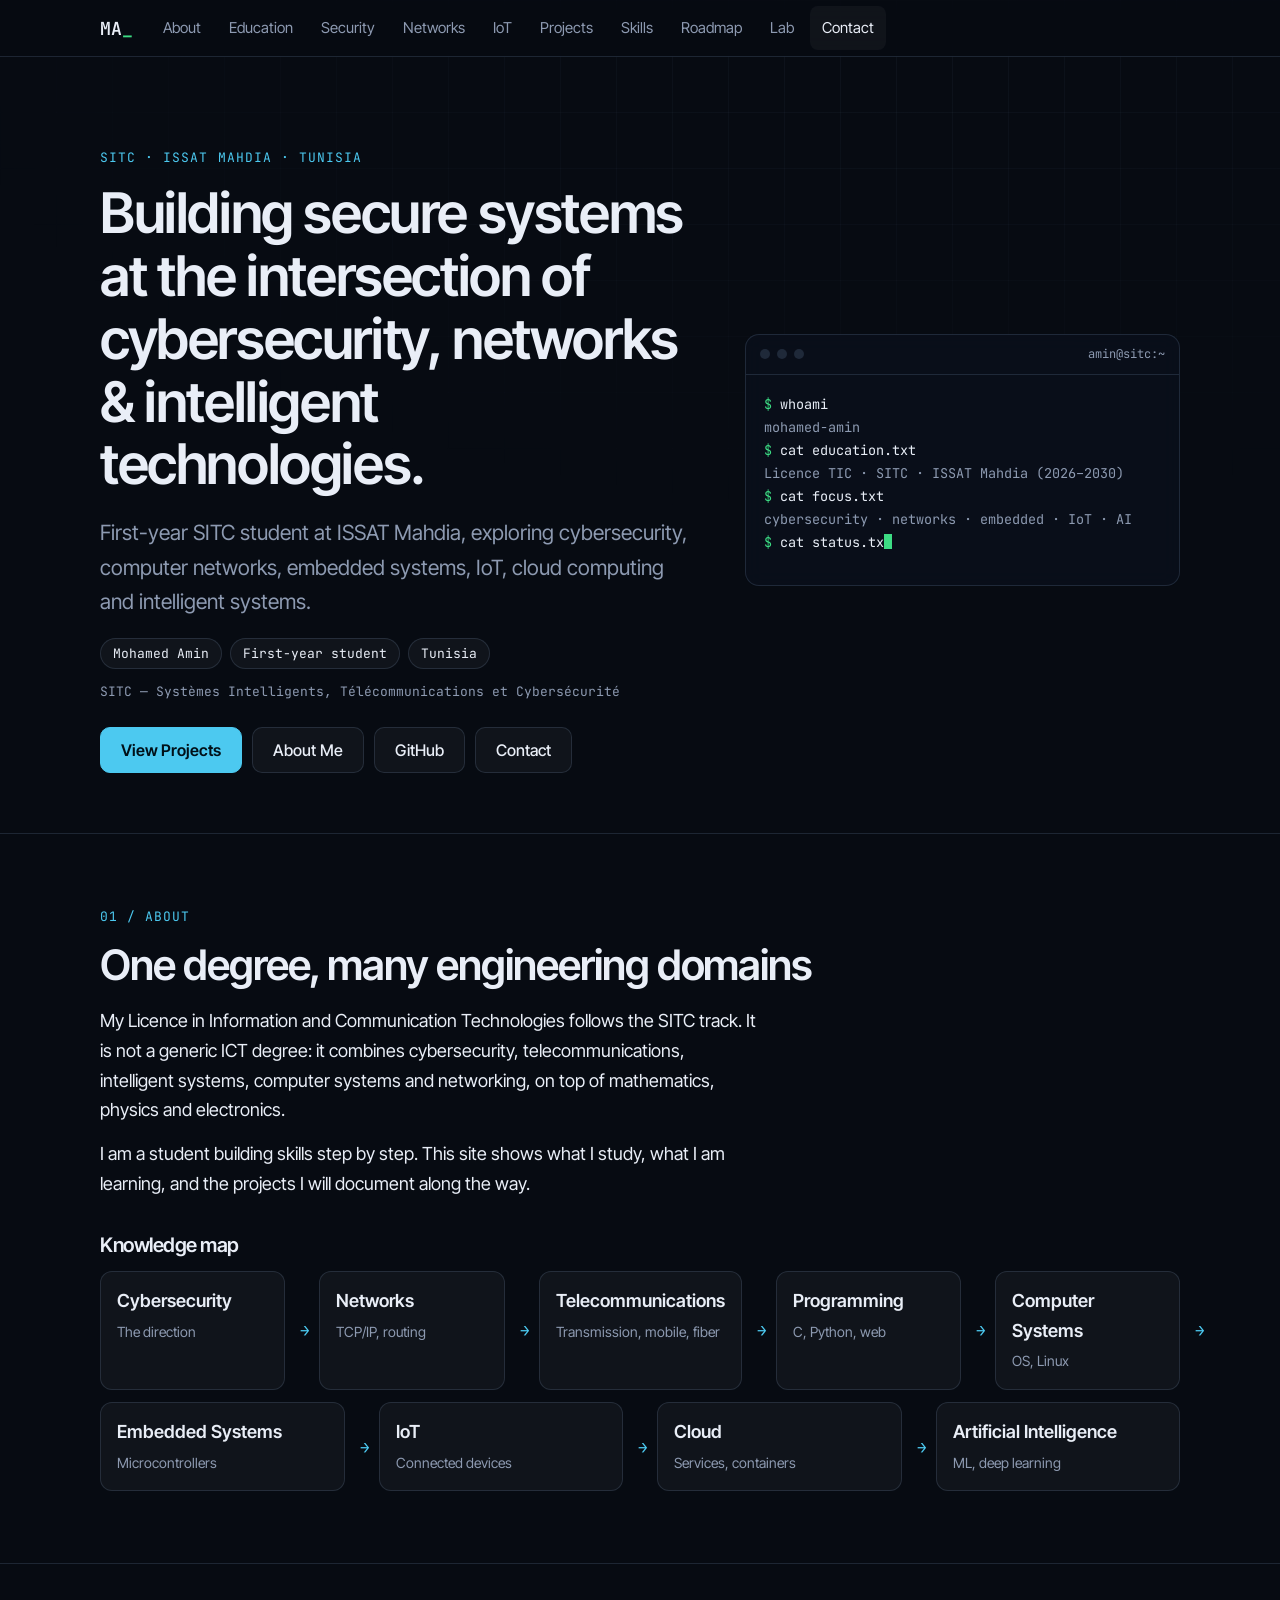
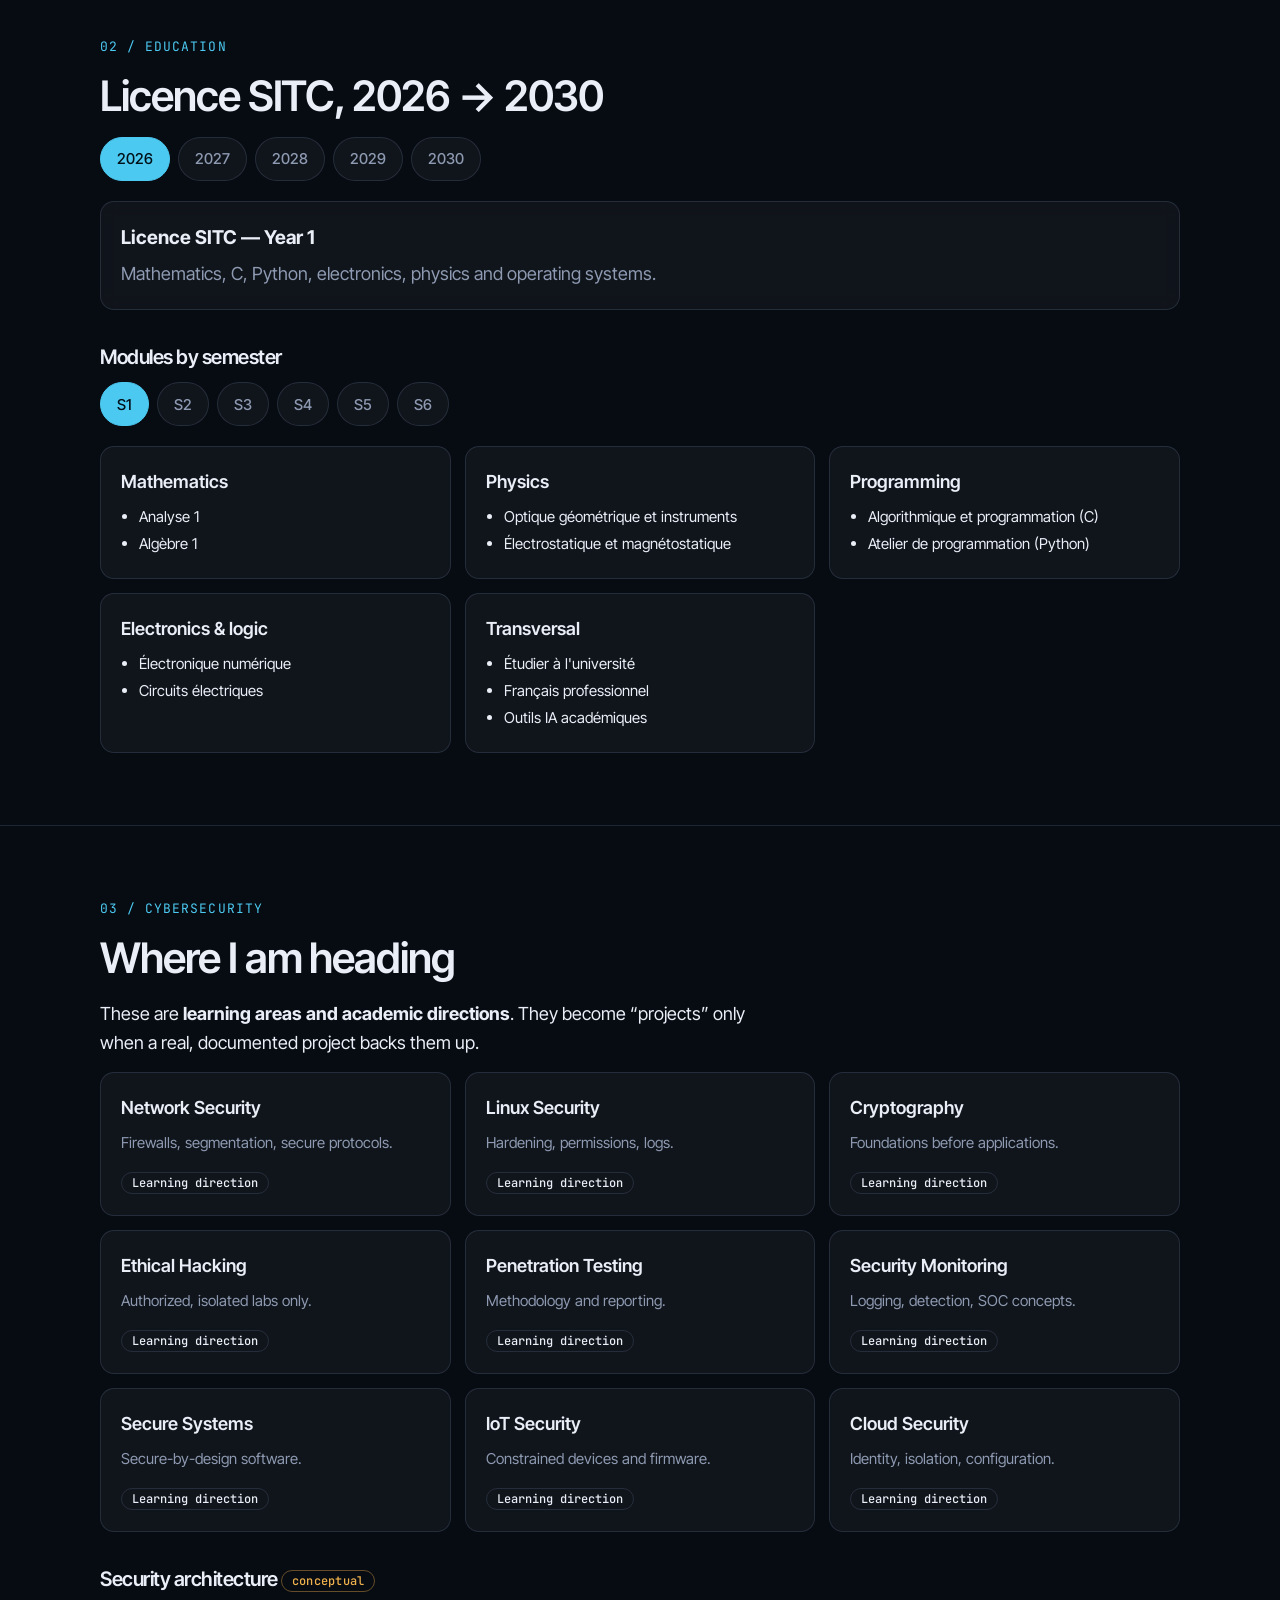
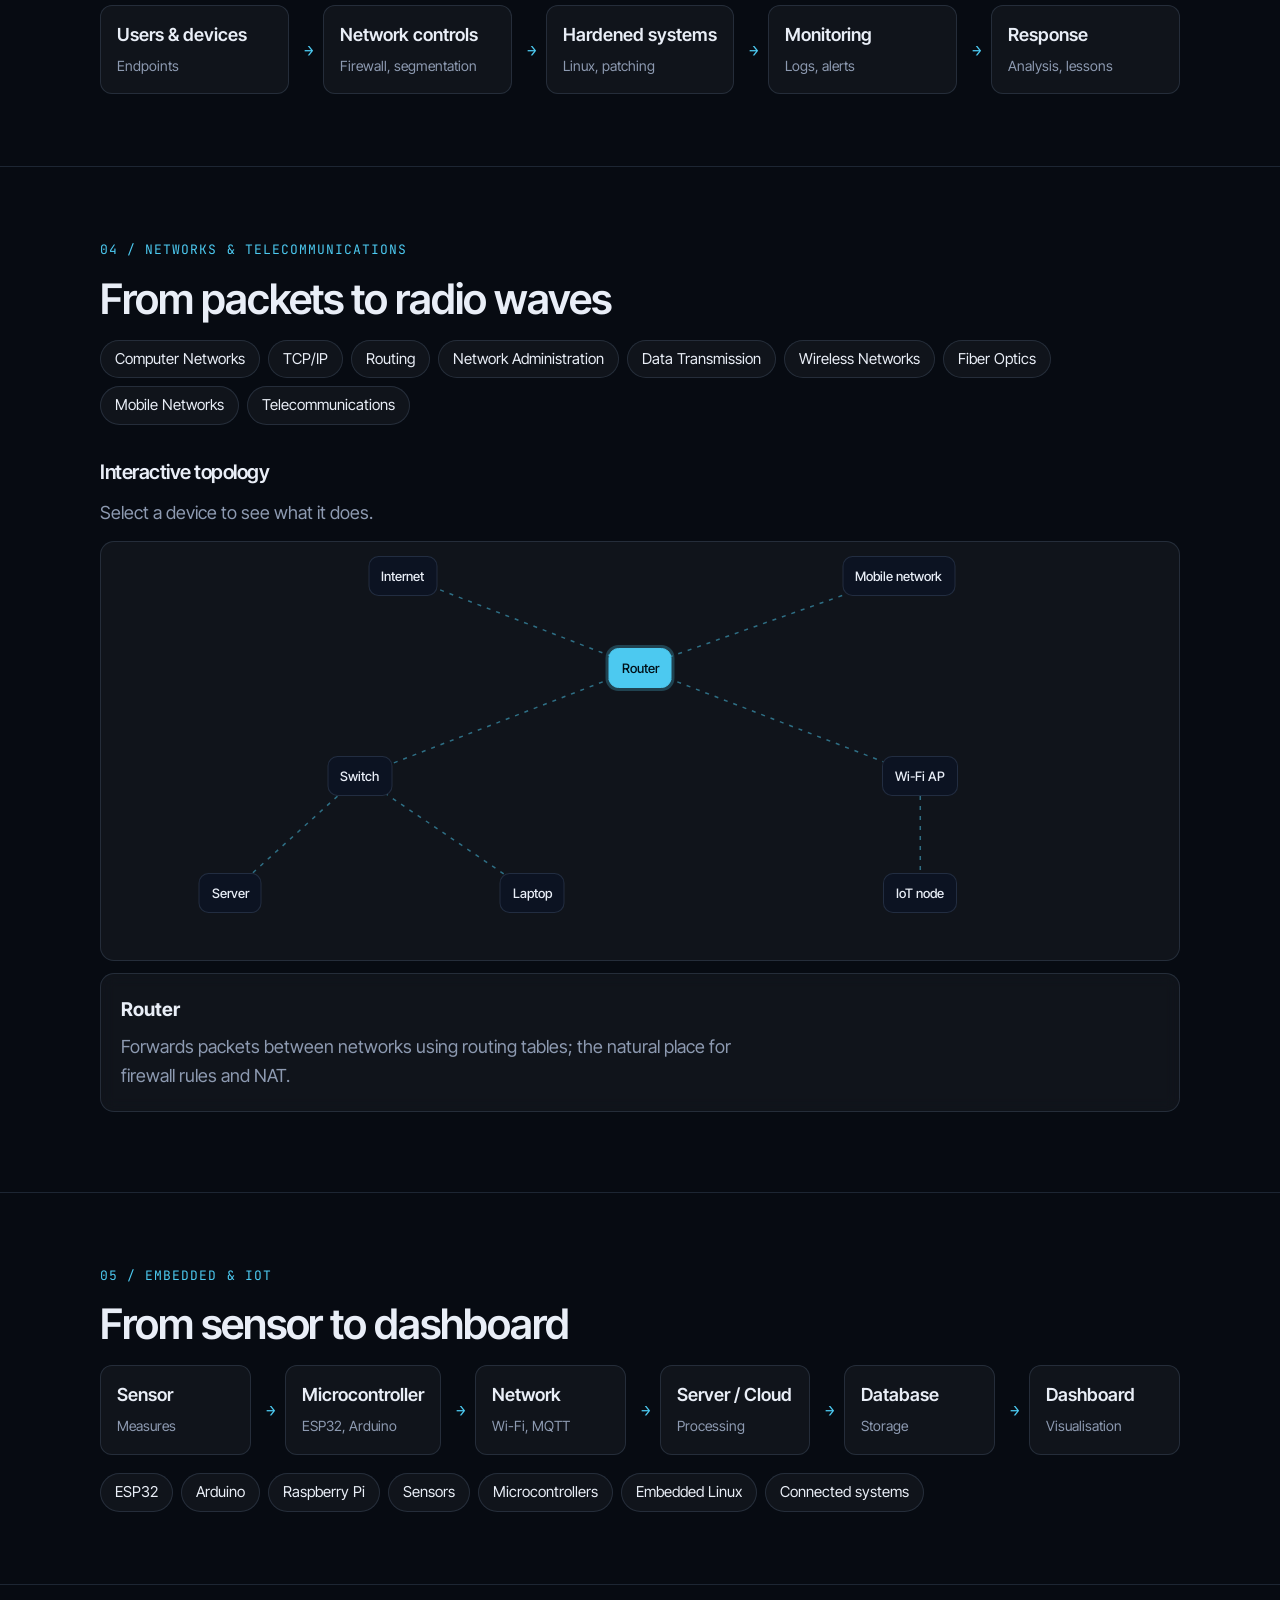
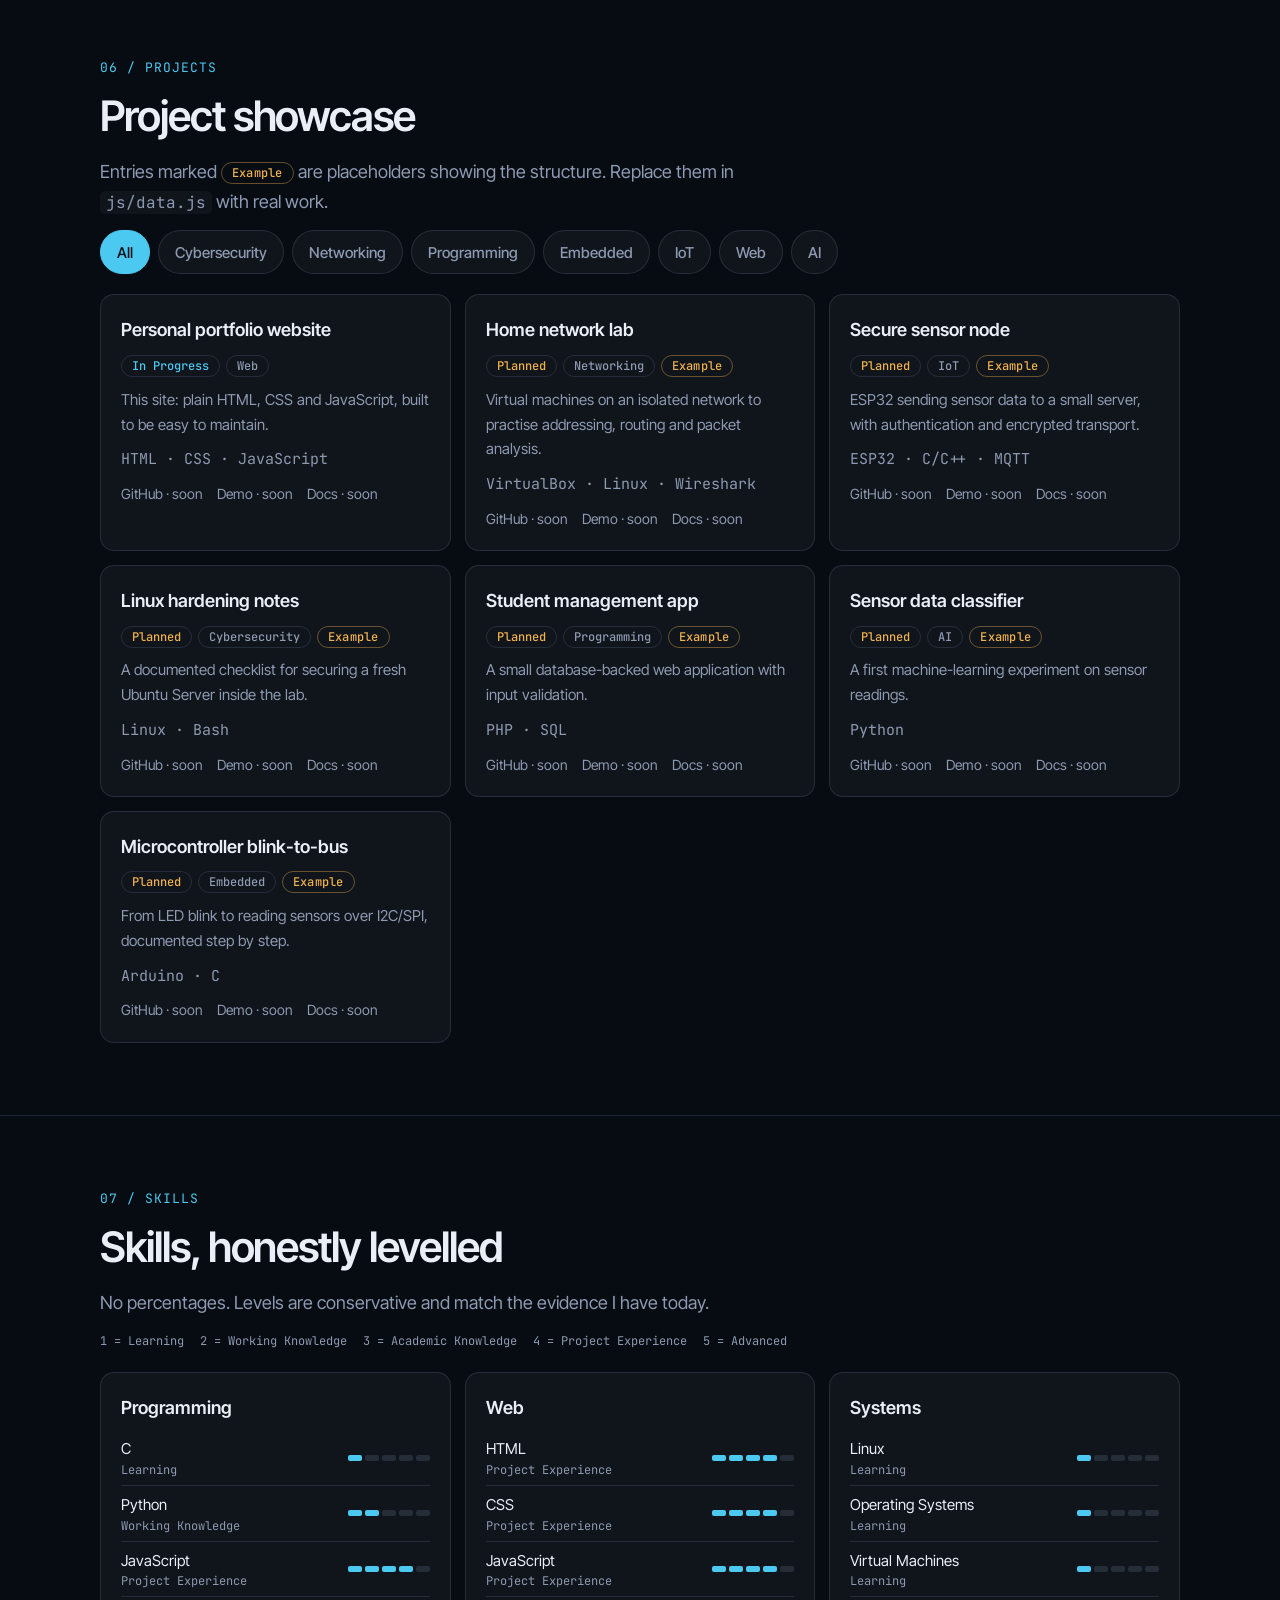
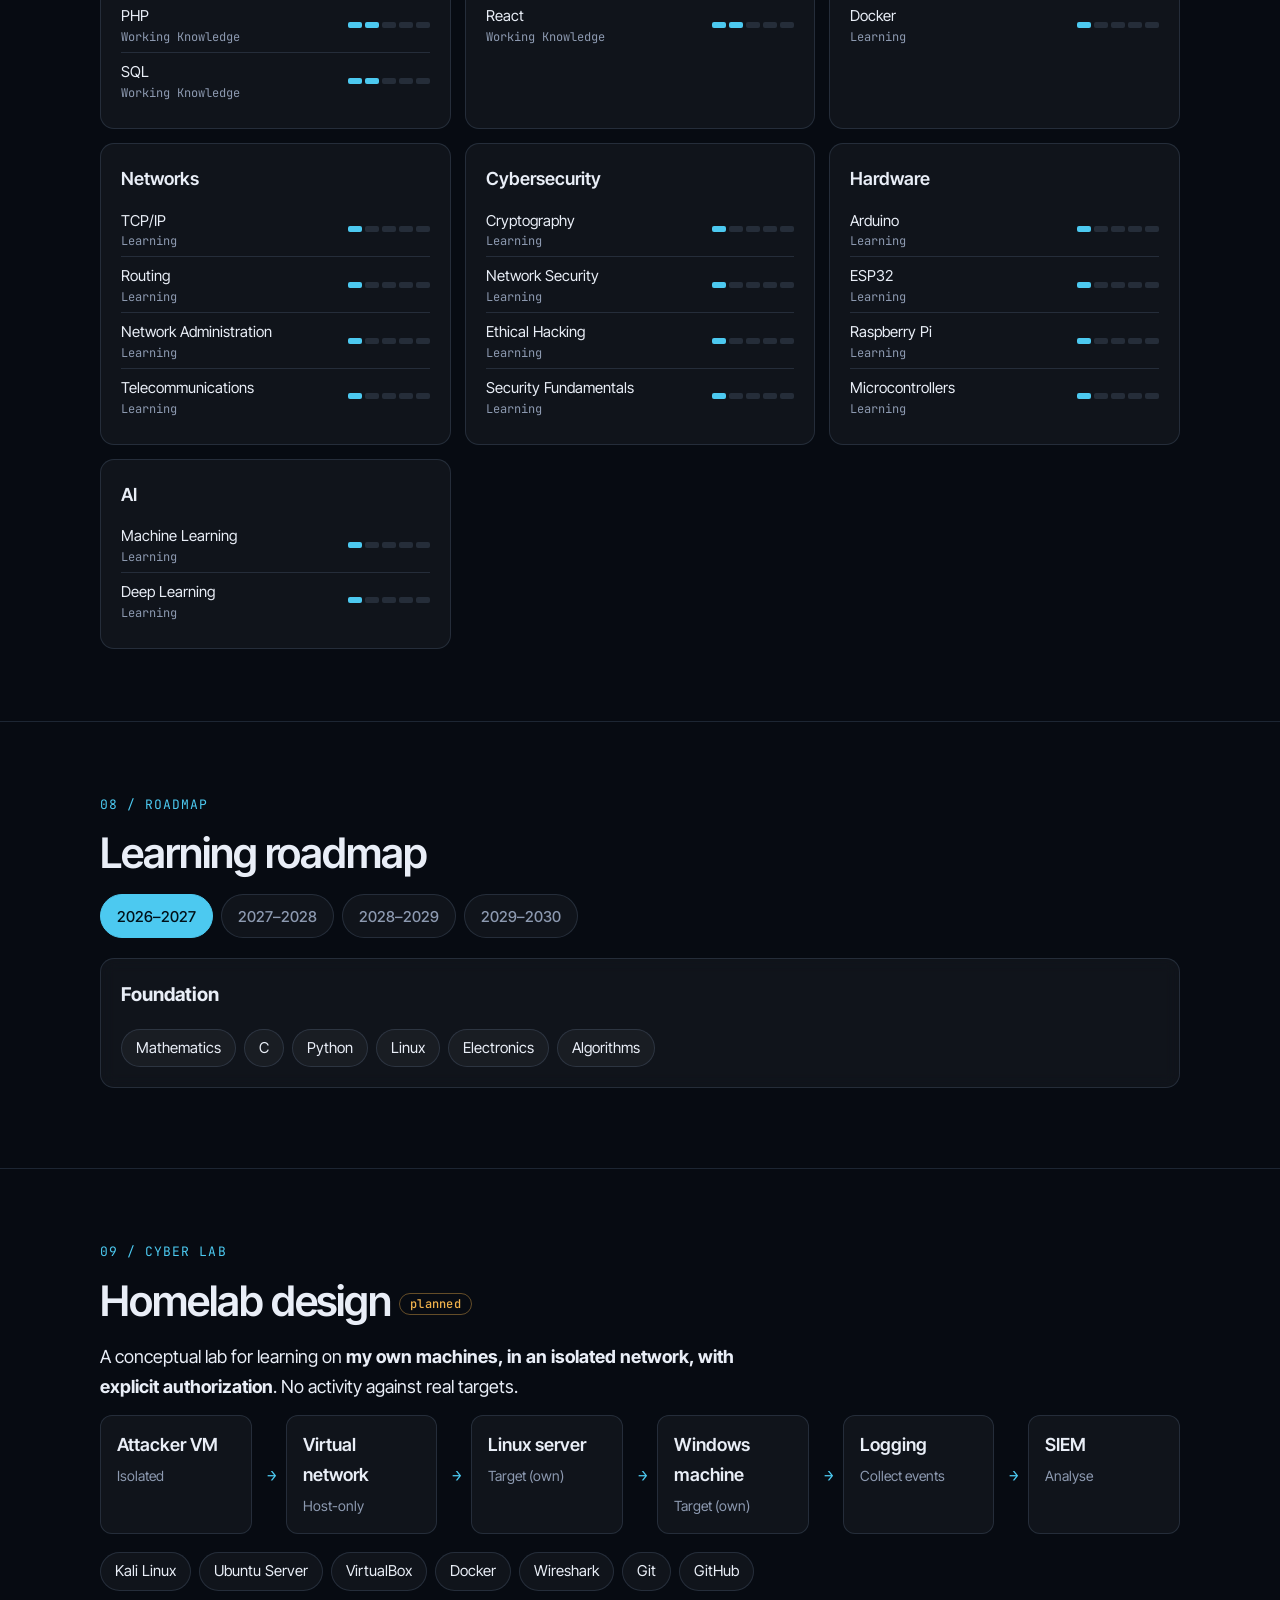
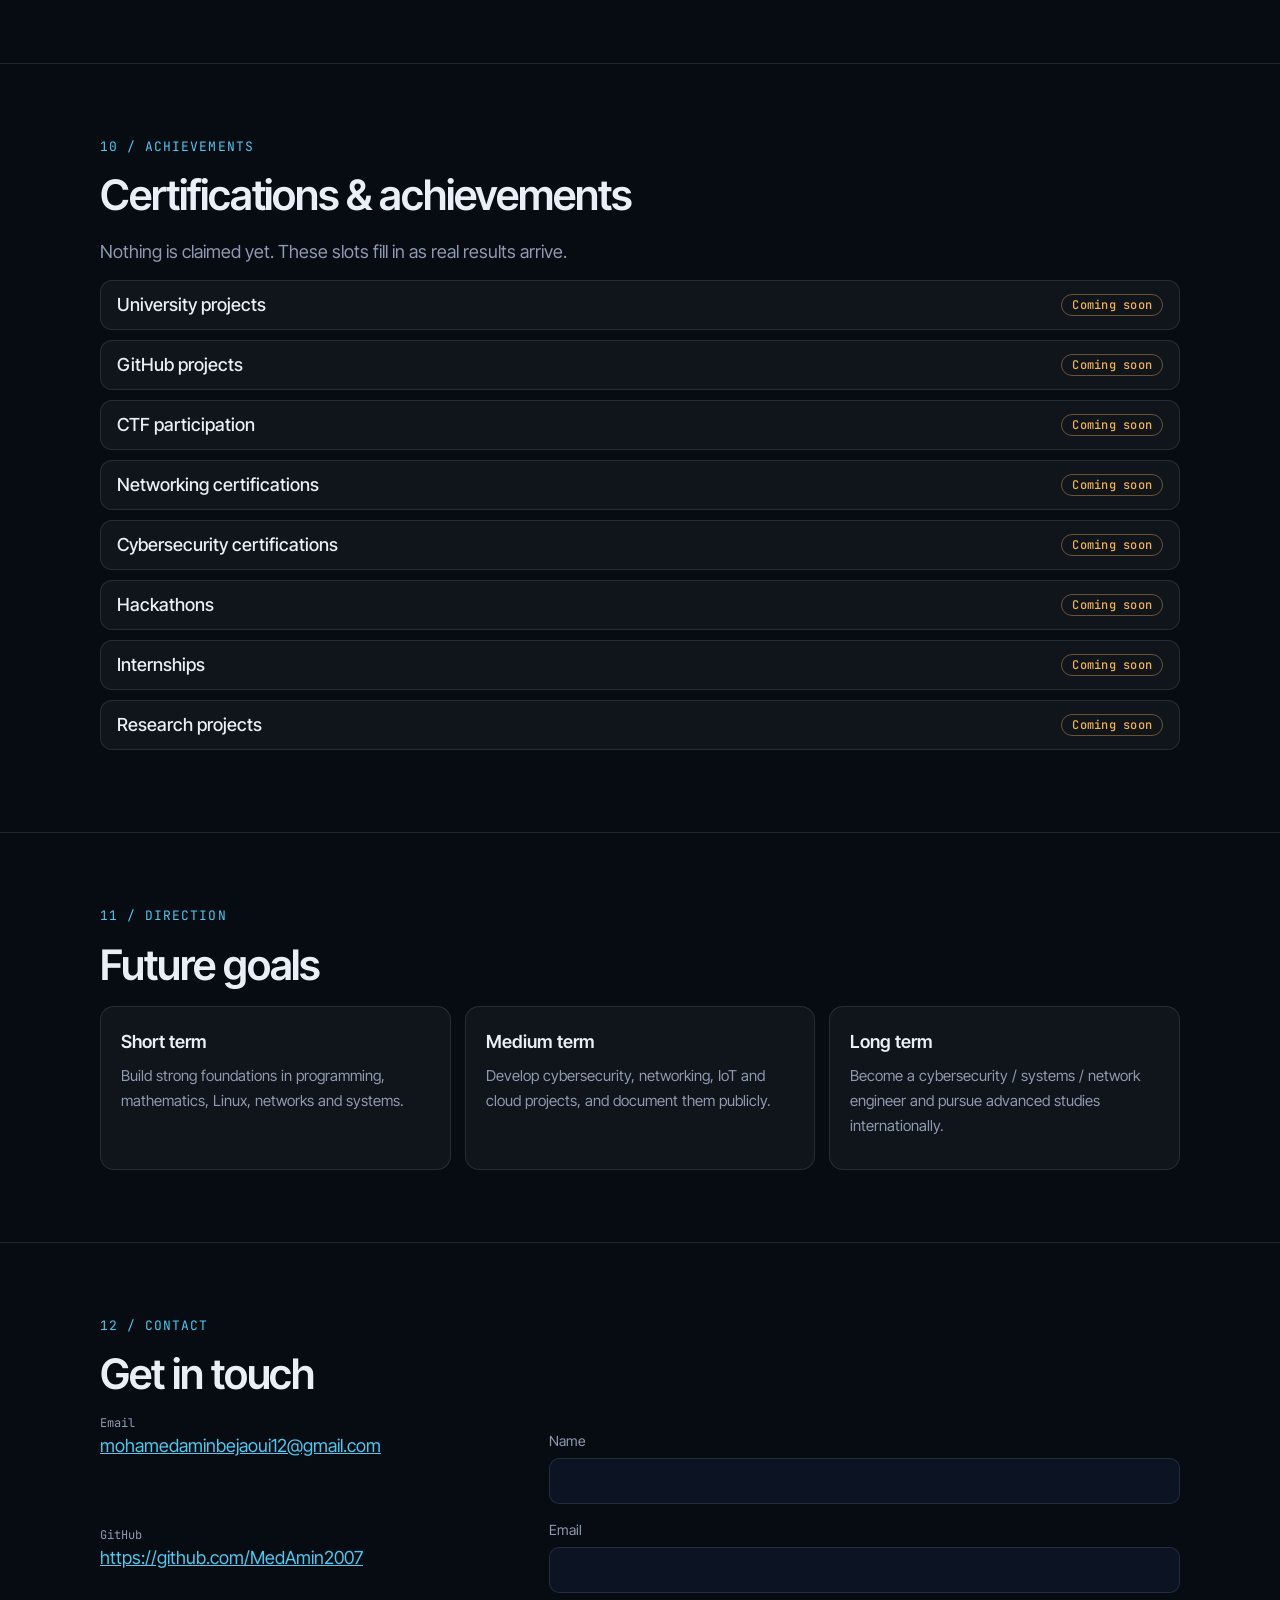
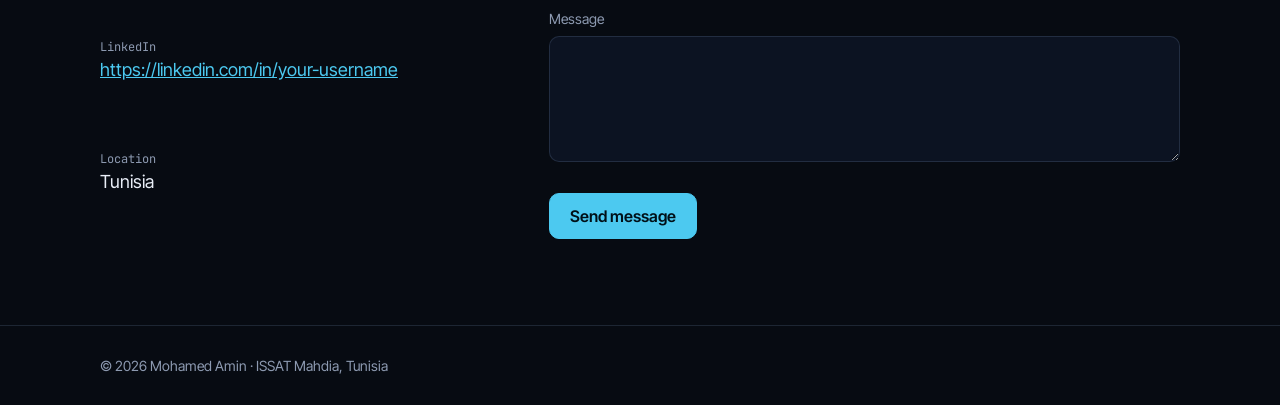
==== index.html @ 34ed6f07 "Add files via upload" ====
<!DOCTYPE html>
<html lang="en">
<head>
  <meta charset="utf-8">
  <meta name="viewport" content="width=device-width, initial-scale=1, viewport-fit=cover">
  <title>Mohamed Amin — Cybersecurity, Networks &amp; Intelligent Systems Student</title>
  <meta name="description" content="Portfolio of Mohamed Amin, first-year SITC student at ISSAT Mahdia (Tunisia), exploring cybersecurity, computer networks, embedded systems, IoT, cloud computing and intelligent systems.">
  <meta name="theme-color" content="#070b12">
  <meta property="og:type" content="website">
  <meta property="og:title" content="Mohamed Amin — Cybersecurity, Networks &amp; Intelligent Systems">
  <meta property="og:description" content="First-year SITC student at ISSAT Mahdia building skills in cybersecurity, networks, embedded systems, IoT and AI.">
  <meta name="twitter:card" content="summary">
  <link rel="preconnect" href="https://fonts.googleapis.com">
  <link href="https://fonts.googleapis.com/css2?family=Inter+Tight:wght@400;500;600;700&family=JetBrains+Mono:wght@400;500&display=swap" rel="stylesheet">
  <link rel="stylesheet" href="css/styles.css">
</head>
<body>
<a class="skip" href="#main">Skip to content</a>

<header class="top">
  <div class="wrap bar">
    <a class="brand" href="#home" aria-label="Mohamed Amin, home">MA<span>_</span></a>
    <nav aria-label="Sections" id="nav">
      <a href="#about">About</a><a href="#education">Education</a><a href="#cybersecurity">Security</a>
      <a href="#networks">Networks</a><a href="#iot">IoT</a><a href="#projects">Projects</a>
      <a href="#skills">Skills</a><a href="#roadmap">Roadmap</a><a href="#lab">Lab</a><a href="#contact">Contact</a>
    </nav>
  </div>
</header>

<main id="main">
  <section class="hero" id="home">
    <div class="wrap hero-grid">
      <div>
        <p class="eyebrow mono">SITC · ISSAT Mahdia · Tunisia</p>
        <h1>Building secure systems at the intersection of cybersecurity, networks &amp; intelligent technologies.</h1>
        <p class="lead">First-year SITC student at ISSAT Mahdia, exploring cybersecurity, computer networks, embedded systems, IoT, cloud computing and intelligent systems.</p>
        <ul class="meta mono">
          <li>Mohamed Amin</li><li>First-year student</li><li>Tunisia</li>
        </ul>
        <p class="track mono">SITC — Systèmes Intelligents, Télécommunications et Cybersécurité</p>
        <div class="cta">
          <a class="btn primary" href="#projects">View Projects</a>
          <a class="btn" href="#about">About Me</a>
          <a class="btn" id="ghLink" href="#contact" rel="noopener">GitHub</a>
          <a class="btn" href="#contact">Contact</a>
        </div>
      </div>
      <div class="term" role="img" aria-label="Terminal window showing a short introduction">
        <div class="term-bar"><i></i><i></i><i></i><span class="mono">amin@sitc:~</span></div>
        <pre class="term-body mono" id="term" aria-hidden="true"></pre>
      </div>
    </div>
  </section>

  <section id="about" class="reveal">
    <div class="wrap">
      <p class="eyebrow mono">01 / About</p>
      <h2>One degree, many engineering domains</h2>
      <p>My Licence in Information and Communication Technologies follows the SITC track. It is not a generic ICT degree: it combines cybersecurity, telecommunications, intelligent systems, computer systems and networking, on top of mathematics, physics and electronics.</p>
      <p>I am a student building skills step by step. This site shows what I study, what I am learning, and the projects I will document along the way.</p>
      <h3>Knowledge map</h3>
      <ol class="flow" id="knowledgeFlow"></ol>
    </div>
  </section>

  <section id="education" class="reveal">
    <div class="wrap">
      <p class="eyebrow mono">02 / Education</p>
      <h2>Licence SITC, 2026 → 2030</h2>
      <div class="years" id="years" role="tablist" aria-label="Academic years"></div>
      <div class="panel" id="yearPanel" role="tabpanel" aria-live="polite"></div>
      <h3>Modules by semester</h3>
      <div class="tabs" id="semTabs" role="tablist" aria-label="Semesters"></div>
      <div id="semPanel" role="tabpanel"></div>
    </div>
  </section>

  <section id="cybersecurity" class="reveal">
    <div class="wrap">
      <p class="eyebrow mono">03 / Cybersecurity</p>
      <h2>Where I am heading</h2>
      <p>These are <strong>learning areas and academic directions</strong>. They become “projects” only when a real, documented project backs them up.</p>
      <div class="cards" id="cyberAreas"></div>
      <h3>Security architecture <span class="tag">conceptual</span></h3>
      <ol class="flow" id="cyberFlow"></ol>
    </div>
  </section>

  <section id="networks" class="reveal">
    <div class="wrap">
      <p class="eyebrow mono">04 / Networks &amp; telecommunications</p>
      <h2>From packets to radio waves</h2>
      <ul class="chips" id="netTopics"></ul>
      <h3>Interactive topology</h3>
      <p class="muted">Select a device to see what it does.</p>
      <div class="topo" id="topo"><svg id="topoLines" viewBox="0 0 100 100" preserveAspectRatio="none" aria-hidden="true"></svg></div>
      <div class="panel" id="topoInfo" aria-live="polite"></div>
    </div>
  </section>

  <section id="iot" class="reveal">
    <div class="wrap">
      <p class="eyebrow mono">05 / Embedded &amp; IoT</p>
      <h2>From sensor to dashboard</h2>
      <ol class="flow" id="iotFlow"></ol>
      <ul class="chips" id="hardware"></ul>
    </div>
  </section>

  <section id="projects" class="reveal">
    <div class="wrap">
      <p class="eyebrow mono">06 / Projects</p>
      <h2>Project showcase</h2>
      <p class="muted">Entries marked <span class="tag">Example</span> are placeholders showing the structure. Replace them in <code>js/data.js</code> with real work.</p>
      <div class="filters" id="filters" role="group" aria-label="Filter projects"></div>
      <div class="cards" id="projectGrid"></div>
    </div>
  </section>

  <section id="skills" class="reveal">
    <div class="wrap">
      <p class="eyebrow mono">07 / Skills</p>
      <h2>Skills, honestly levelled</h2>
      <p class="muted">No percentages. Levels are conservative and match the evidence I have today.</p>
      <ul class="legend mono" id="legend"></ul>
      <div class="cards" id="skillGrid"></div>
    </div>
  </section>

  <section id="roadmap" class="reveal">
    <div class="wrap">
      <p class="eyebrow mono">08 / Roadmap</p>
      <h2>Learning roadmap</h2>
      <div class="tabs" id="roadTabs" role="tablist" aria-label="Roadmap phases"></div>
      <div class="panel" id="roadPanel" role="tabpanel" aria-live="polite"></div>
    </div>
  </section>

  <section id="lab" class="reveal">
    <div class="wrap">
      <p class="eyebrow mono">09 / Cyber lab</p>
      <h2>Homelab design <span class="tag">planned</span></h2>
      <p>A conceptual lab for learning on <strong>my own machines, in an isolated network, with explicit authorization</strong>. No activity against real targets.</p>
      <ol class="flow" id="labFlow"></ol>
      <ul class="chips" id="labTools"></ul>
    </div>
  </section>

  <section id="achievements" class="reveal">
    <div class="wrap">
      <p class="eyebrow mono">10 / Achievements</p>
      <h2>Certifications &amp; achievements</h2>
      <p class="muted">Nothing is claimed yet. These slots fill in as real results arrive.</p>
      <div id="achList"></div>
    </div>
  </section>

  <section id="goals" class="reveal">
    <div class="wrap">
      <p class="eyebrow mono">11 / Direction</p>
      <h2>Future goals</h2>
      <div class="cards" id="goalList"></div>
    </div>
  </section>

  <section id="contact" class="reveal">
    <div class="wrap">
      <p class="eyebrow mono">12 / Contact</p>
      <h2>Get in touch</h2>
      <div class="contact-grid">
        <ul class="info" id="contactInfo"></ul>
        <form id="form" novalidate>
          <label for="f-name">Name</label>
          <input id="f-name" name="name" autocomplete="name" maxlength="80" required>
          <p class="err" id="e-name" role="alert"></p>
          <label for="f-email">Email</label>
          <input id="f-email" name="email" type="email" autocomplete="email" maxlength="120" required>
          <p class="err" id="e-email" role="alert"></p>
          <label for="f-msg">Message</label>
          <textarea id="f-msg" name="message" rows="5" maxlength="1500" required></textarea>
          <p class="err" id="e-msg" role="alert"></p>
          <button class="btn primary" type="submit">Send message</button>
          <p class="muted small" id="formStatus" role="status"></p>
        </form>
      </div>
    </div>
  </section>
</main>

<footer><div class="wrap">© <span id="year"></span> Mohamed Amin · ISSAT Mahdia, Tunisia</div></footer>
<noscript><p class="wrap">Please enable JavaScript to see the full portfolio.</p></noscript>

<script src="js/data.js"></script>
<script src="js/main.js"></script>
</body>
</html>
---- css/styles.css ----
:root{
  --bg:#070b12;--bg2:#0c1322;--panel:rgba(255,255,255,.04);--line:rgba(150,180,220,.16);
  --ink:#e9eef7;--muted:#8d9ab1;--cyan:#4cc9f0;--green:#3ddc84;--warn:#f0b24c;
  --sans:'Inter Tight',system-ui,-apple-system,'Segoe UI',sans-serif;
  --mono:'JetBrains Mono',ui-monospace,Menlo,Consolas,monospace;
}
*,*::before,*::after{box-sizing:border-box}
html{scroll-behavior:smooth;scroll-padding-top:72px;-webkit-text-size-adjust:100%}
body{margin:0;background:var(--bg);color:var(--ink);font:17px/1.65 var(--sans);overflow-x:clip}
body::before{content:"";position:fixed;inset:0;z-index:-1;pointer-events:none;
  background:linear-gradient(var(--line) 1px,transparent 1px) 0 0/56px 56px,linear-gradient(90deg,var(--line) 1px,transparent 1px) 0 0/56px 56px;
  opacity:.35;-webkit-mask:radial-gradient(ellipse 80% 60% at 70% 0,#000,transparent);mask:radial-gradient(ellipse 80% 60% at 70% 0,#000,transparent)}
a{color:var(--cyan)}
a:focus-visible,button:focus-visible,input:focus-visible,textarea:focus-visible,summary:focus-visible{outline:2px solid var(--cyan);outline-offset:3px}
.wrap{max-width:1120px;margin:0 auto;padding:0 20px}
.mono{font-family:var(--mono)}
.muted{color:var(--muted)}.small{font-size:14px}
.skip{position:absolute;left:-999px;top:8px;background:var(--cyan);color:#001018;padding:8px 14px;border-radius:6px;z-index:99}
.skip:focus{left:8px}
h1,h2,h3{font-weight:600;line-height:1.12;letter-spacing:-.025em;margin:0}
h1{font-size:clamp(30px,5.2vw,56px)}
h2{font-size:clamp(28px,4.4vw,42px);margin-bottom:18px}
h3{font-size:20px;margin:36px 0 14px}
p{margin:0 0 14px;max-width:66ch}
.eyebrow{color:var(--cyan);font-size:13px;letter-spacing:.08em;text-transform:uppercase;margin:0 0 14px}
code{font-family:var(--mono);font-size:.88em;background:var(--panel);padding:1px 6px;border-radius:5px}

/* header */
.top{position:sticky;top:0;z-index:20;padding-top:env(safe-area-inset-top,0px);background:rgba(7,11,18,.8);-webkit-backdrop-filter:blur(12px);backdrop-filter:blur(12px);border-bottom:1px solid var(--line)}
.bar{display:flex;align-items:center;gap:18px;min-height:56px}
.brand{font:600 18px var(--mono);color:var(--ink);text-decoration:none}.brand span{color:var(--green)}
nav{display:flex;gap:4px;overflow-x:auto;scrollbar-width:none;flex:1}
nav::-webkit-scrollbar{display:none}
nav a{color:var(--muted);text-decoration:none;font-size:15px;padding:10px 12px;border-radius:8px;white-space:nowrap}
nav a:hover,nav a.on{color:var(--ink);background:var(--panel)}

/* hero */
.hero{padding:56px 0 40px}
.hero-grid{display:grid;gap:36px;align-items:center}
.lead{font-size:clamp(18px,2.2vw,21px);color:var(--muted);margin:20px 0 18px}
.meta{display:flex;flex-wrap:wrap;gap:8px;list-style:none;padding:0;margin:0 0 12px;font-size:13px}
.meta li{border:1px solid var(--line);border-radius:999px;padding:4px 12px;background:var(--panel)}
.track{font-size:13px;color:var(--muted);margin:0 0 24px}
.cta{display:flex;flex-wrap:wrap;gap:10px}
.btn{display:inline-flex;align-items:center;justify-content:center;min-height:46px;padding:10px 20px;border-radius:10px;border:1px solid var(--line);background:var(--panel);color:var(--ink);font:500 16px var(--sans);text-decoration:none;cursor:pointer;transition:border-color .2s,transform .2s}
.btn:hover{border-color:var(--cyan);transform:translateY(-1px)}
.btn.primary{background:var(--cyan);border-color:var(--cyan);color:#001018;font-weight:600}
.term{border:1px solid var(--line);border-radius:14px;background:rgba(10,16,28,.85);-webkit-backdrop-filter:blur(10px);backdrop-filter:blur(10px);overflow:hidden}
.term-bar{display:flex;align-items:center;gap:7px;padding:10px 14px;border-bottom:1px solid var(--line);font-size:12px;color:var(--muted)}
.term-bar i{width:10px;height:10px;border-radius:50%;background:var(--line)}
.term-bar span{margin-inline-start:auto}
.term-body{margin:0;padding:18px;min-height:210px;font-size:13.5px;line-height:1.7;white-space:pre-wrap;word-break:break-word;color:var(--ink)}
.term-body .p{color:var(--green)}.term-body .o{color:var(--muted)}
.caret{display:inline-block;width:8px;height:15px;background:var(--green);vertical-align:-2px;animation:blink 1s steps(2) infinite}
@keyframes blink{50%{opacity:0}}

/* sections */
section{padding:72px 0;border-top:1px solid var(--line)}
.hero{border-top:0}
.reveal{opacity:0;transform:translateY(18px);transition:opacity .6s ease,transform .6s ease}
.reveal.in{opacity:1;transform:none}

/* flow */
.flow{list-style:none;margin:0;padding:0;display:grid;gap:26px}
.flow li{position:relative;border:1px solid var(--line);border-radius:12px;background:var(--panel);padding:14px 16px}
.flow li::after{content:"↓";position:absolute;left:50%;bottom:-24px;transform:translateX(-50%);color:var(--cyan);font:16px var(--mono)}
.flow li:last-child::after{display:none}
.flow b{display:block;font-weight:600}.flow span{font-size:14px;color:var(--muted)}
.flow li{animation:none}
.tag{font:500 12px var(--mono);color:var(--warn);border:1px solid rgba(240,178,76,.4);border-radius:999px;padding:2px 10px;vertical-align:middle;letter-spacing:.02em;text-transform:none}

/* tabs / panels */
.years,.tabs,.filters{display:flex;gap:8px;overflow-x:auto;padding-bottom:6px;scrollbar-width:none;margin-bottom:14px}
.years::-webkit-scrollbar,.tabs::-webkit-scrollbar,.filters::-webkit-scrollbar{display:none}
.years button,.tabs button,.filters button{flex:0 0 auto;min-height:44px;padding:8px 16px;border-radius:999px;border:1px solid var(--line);background:var(--panel);color:var(--muted);font:500 15px var(--sans);cursor:pointer}
[aria-selected="true"],[aria-pressed="true"]{color:#001018!important;background:var(--cyan)!important;border-color:var(--cyan)!important}
.panel{border:1px solid var(--line);border-radius:14px;background:var(--panel);padding:20px;margin-bottom:8px;-webkit-backdrop-filter:blur(8px);backdrop-filter:blur(8px)}
.panel h4{margin:0 0 6px;font-size:19px}.panel p{margin:0;color:var(--muted)}
.chips{list-style:none;padding:0;margin:18px 0 0;display:flex;flex-wrap:wrap;gap:8px}
.chips li{border:1px solid var(--line);background:var(--panel);border-radius:999px;padding:6px 14px;font-size:15px}

/* cards */
.cards{display:grid;gap:14px}
.card{border:1px solid var(--line);border-radius:14px;background:var(--panel);padding:20px;transition:border-color .2s,transform .2s}
.card:hover{border-color:rgba(76,201,240,.5);transform:translateY(-2px)}
.card h4{margin:0 0 8px;font-size:18px;font-weight:600}
.card p{margin:0 0 10px;font-size:15px;color:var(--muted)}
.card ul{margin:0;padding-inline-start:18px;font-size:15px;color:var(--ink)}
.card li{margin:2px 0}
.status{font:500 12px var(--mono);border-radius:999px;padding:2px 10px;border:1px solid var(--line);margin-inline-end:6px}
.s-Planned{color:var(--warn)}.s-InProgress{color:var(--cyan)}.s-Completed{color:var(--green)}
.links{display:flex;gap:14px;font-size:14px;margin-top:6px}.links span{color:var(--muted)}

/* skills */
.legend{list-style:none;display:flex;flex-wrap:wrap;gap:6px 16px;padding:0;margin:0 0 20px;font-size:12px;color:var(--muted)}
.skill{display:flex;justify-content:space-between;align-items:center;gap:10px;padding:7px 0;border-top:1px solid var(--line);font-size:15px}
.skill:first-of-type{border-top:0}
.skill small{display:block;font:12px var(--mono);color:var(--muted)}
.meter{display:flex;gap:3px;flex:none}.meter i{width:14px;height:6px;border-radius:2px;background:var(--line)}.meter i.f{background:var(--cyan)}

/* topology */
.topo{position:relative;height:380px;border:1px solid var(--line);border-radius:14px;background:var(--panel);margin-bottom:12px;overflow:hidden}
.topo svg{position:absolute;inset:0;width:100%;height:100%}
.topo line{stroke:var(--cyan);stroke-opacity:.5;stroke-width:1.5;stroke-dasharray:4 6;vector-effect:non-scaling-stroke;animation:dash 1.6s linear infinite}
@keyframes dash{to{stroke-dashoffset:-20}}
.node{position:absolute;transform:translate(-50%,-50%);min-height:40px;padding:6px 12px;border-radius:10px;border:1px solid var(--line);background:var(--bg2);color:var(--ink);font:500 13px var(--sans);cursor:pointer;white-space:nowrap}
.node[aria-pressed="true"]{box-shadow:0 0 0 3px rgba(76,201,240,.25)}

/* details */
details{border:1px solid var(--line);border-radius:12px;background:var(--panel);margin-bottom:10px;padding:0 16px}
summary{cursor:pointer;min-height:48px;display:flex;align-items:center;justify-content:space-between;gap:10px;font-weight:500}
details p{color:var(--muted);font-size:15px}

/* contact */
.contact-grid{display:grid;gap:28px}
.info{list-style:none;margin:0;padding:0;display:grid;gap:10px}
.info span{display:block;font:12px var(--mono);color:var(--muted)}
label{display:block;font-size:14px;color:var(--muted);margin:14px 0 6px}
input,textarea{width:100%;padding:12px 14px;border-radius:10px;border:1px solid var(--line);background:var(--bg2);color:var(--ink);font:16px var(--sans)}
input[aria-invalid="true"],textarea[aria-invalid="true"]{border-color:#ff6b6b}
.err{color:#ff8c8c;font-size:13px;min-height:0;margin:4px 0 0}
form .btn{margin-top:18px}
footer{border-top:1px solid var(--line);padding:28px 0 calc(28px + env(safe-area-inset-bottom,0px));color:var(--muted);font-size:14px}

@media(min-width:760px){
  body{font-size:18px}
  .hero{padding:90px 0 60px}
  .hero-grid{grid-template-columns:1.15fr .85fr;gap:56px}
  .cards{grid-template-columns:repeat(2,1fr)}
  .contact-grid{grid-template-columns:.8fr 1.2fr}
  .flow{display:flex;flex-wrap:wrap;gap:12px 34px}
  .flow li{flex:1 1 150px}
  .flow li::after{content:"→";left:auto;right:-26px;bottom:auto;top:50%;transform:translateY(-50%)}
  .topo{height:420px}
}
@media(min-width:1000px){.cards{grid-template-columns:repeat(3,1fr)}}
@media(max-width:759px){section{padding:52px 0}.term-body{min-height:190px;font-size:12.5px}.btn{flex:1 1 calc(50% - 10px)}.node{font-size:12px;padding:5px 9px}}
:root[dir="rtl"] .flow li::after{transform:translateY(-50%) scaleX(-1)}
@media(prefers-reduced-motion:reduce){html{scroll-behavior:auto}*{animation:none!important;transition:none!important}.reveal{opacity:1;transform:none}}
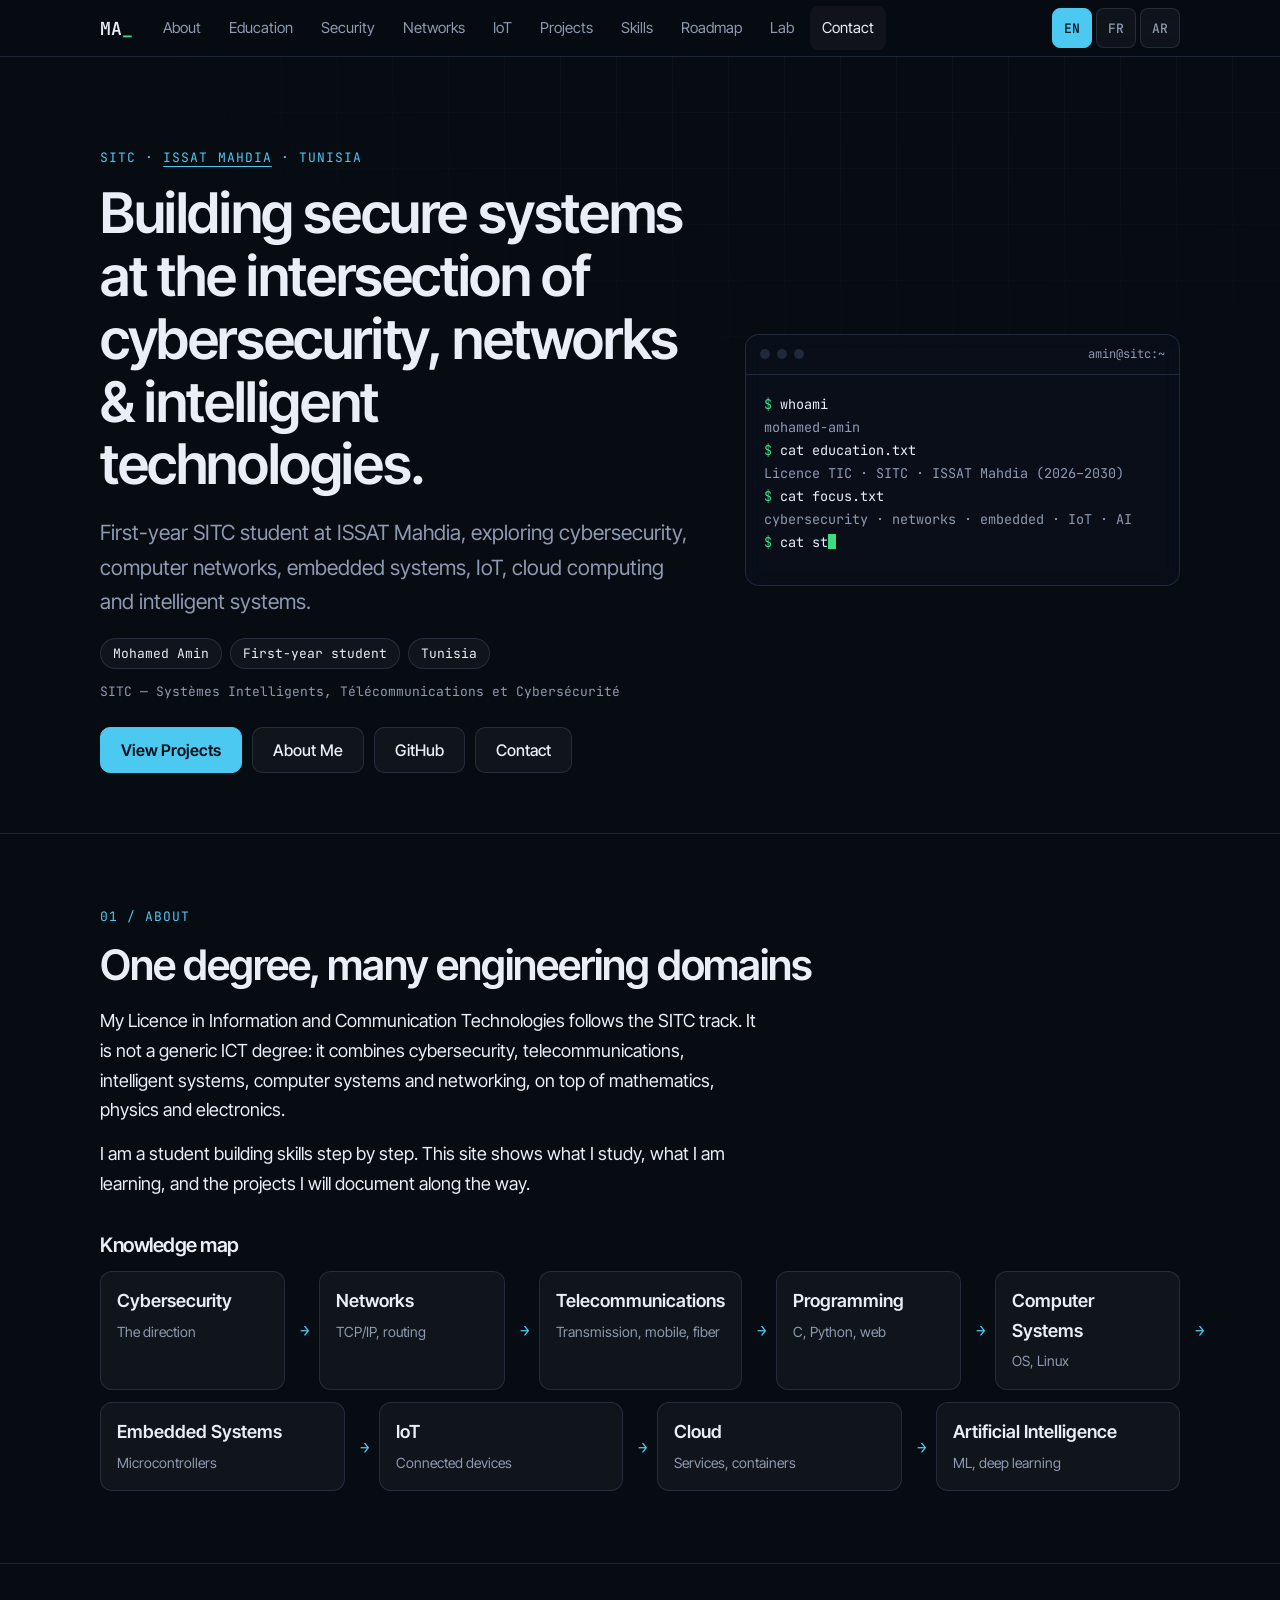
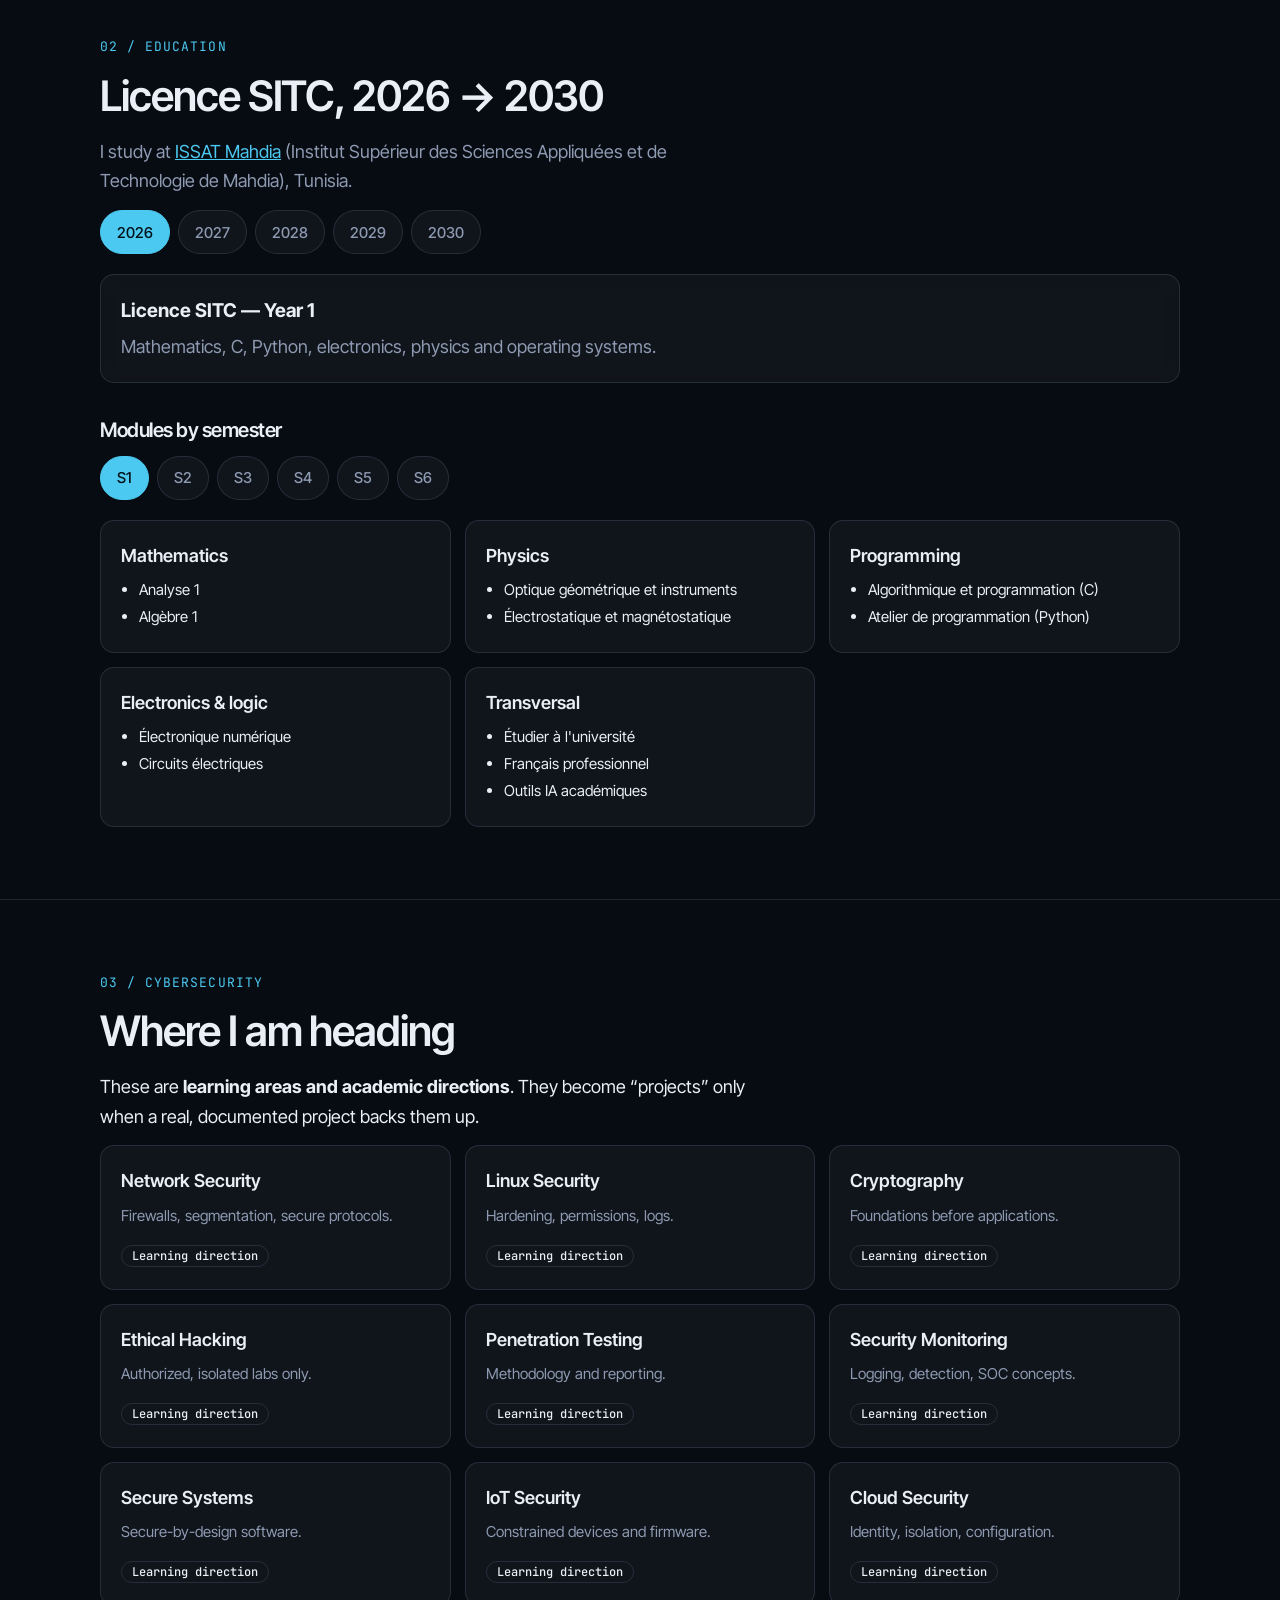
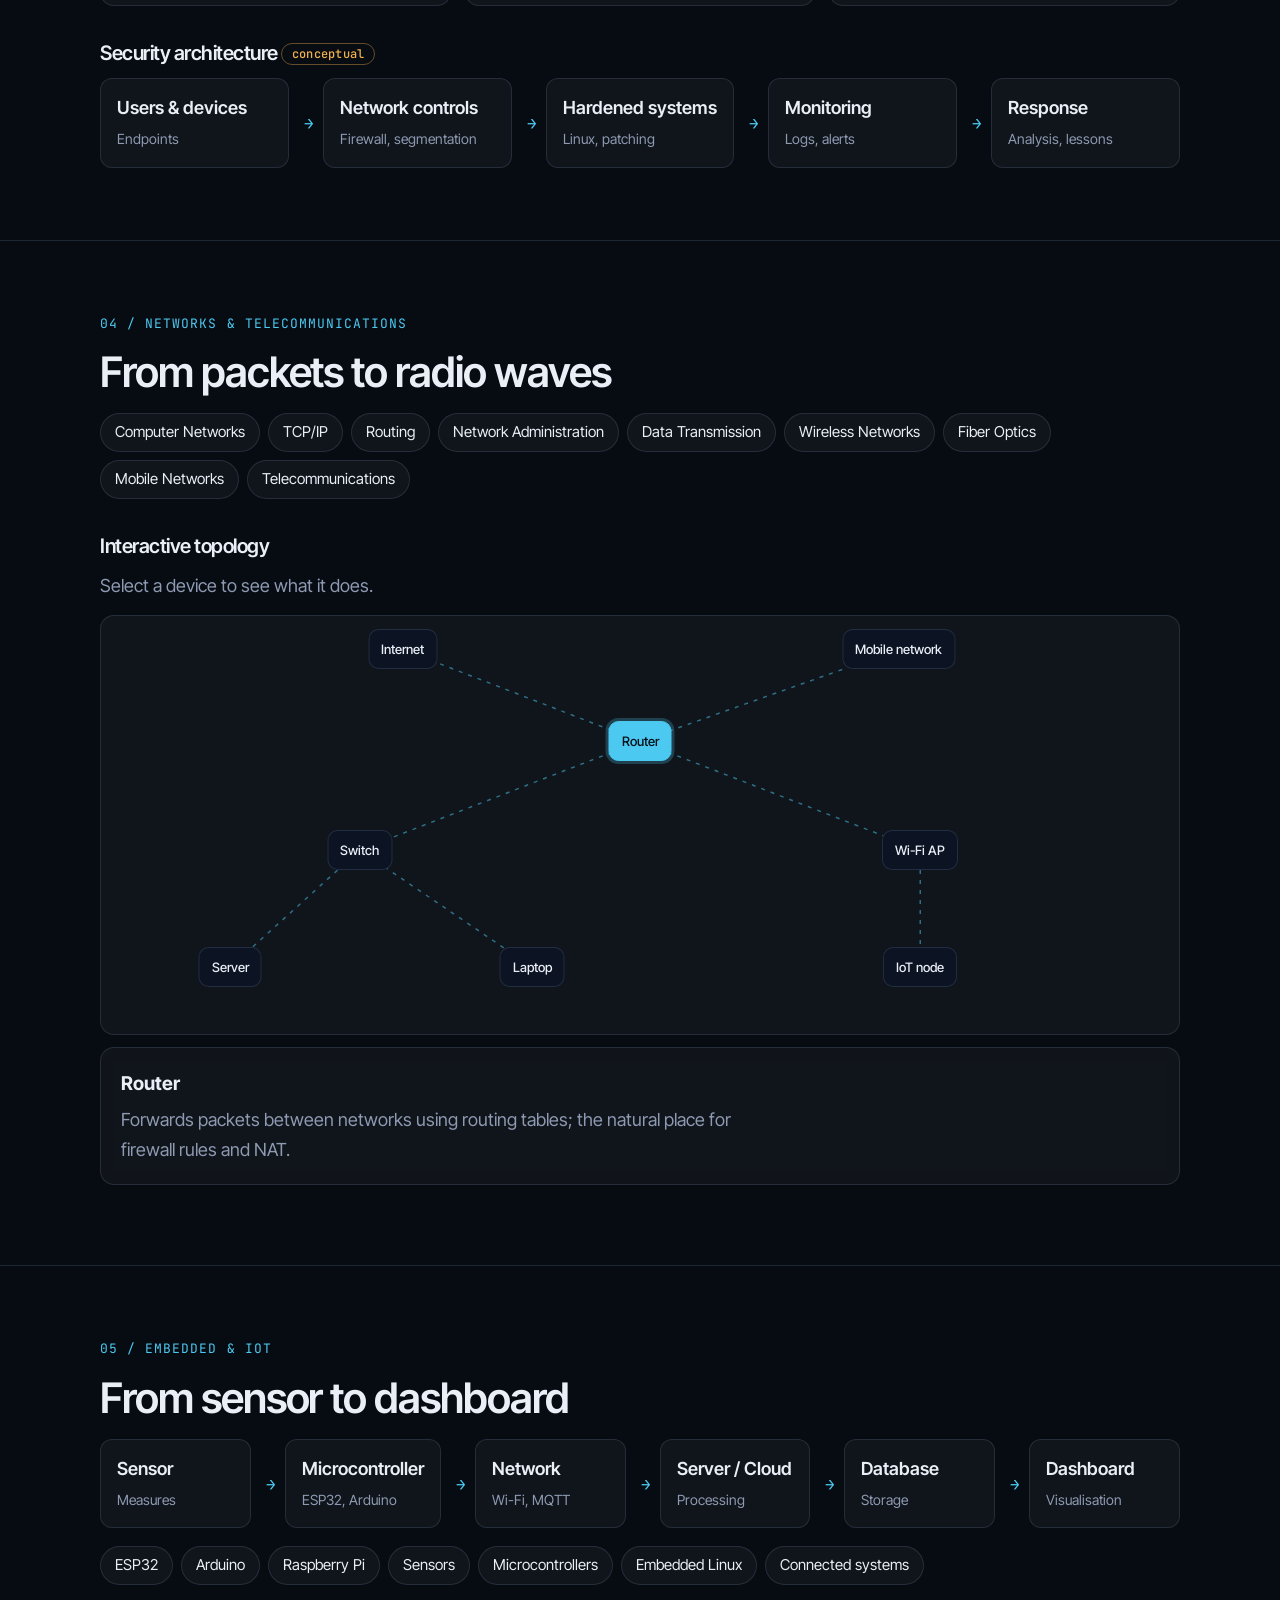
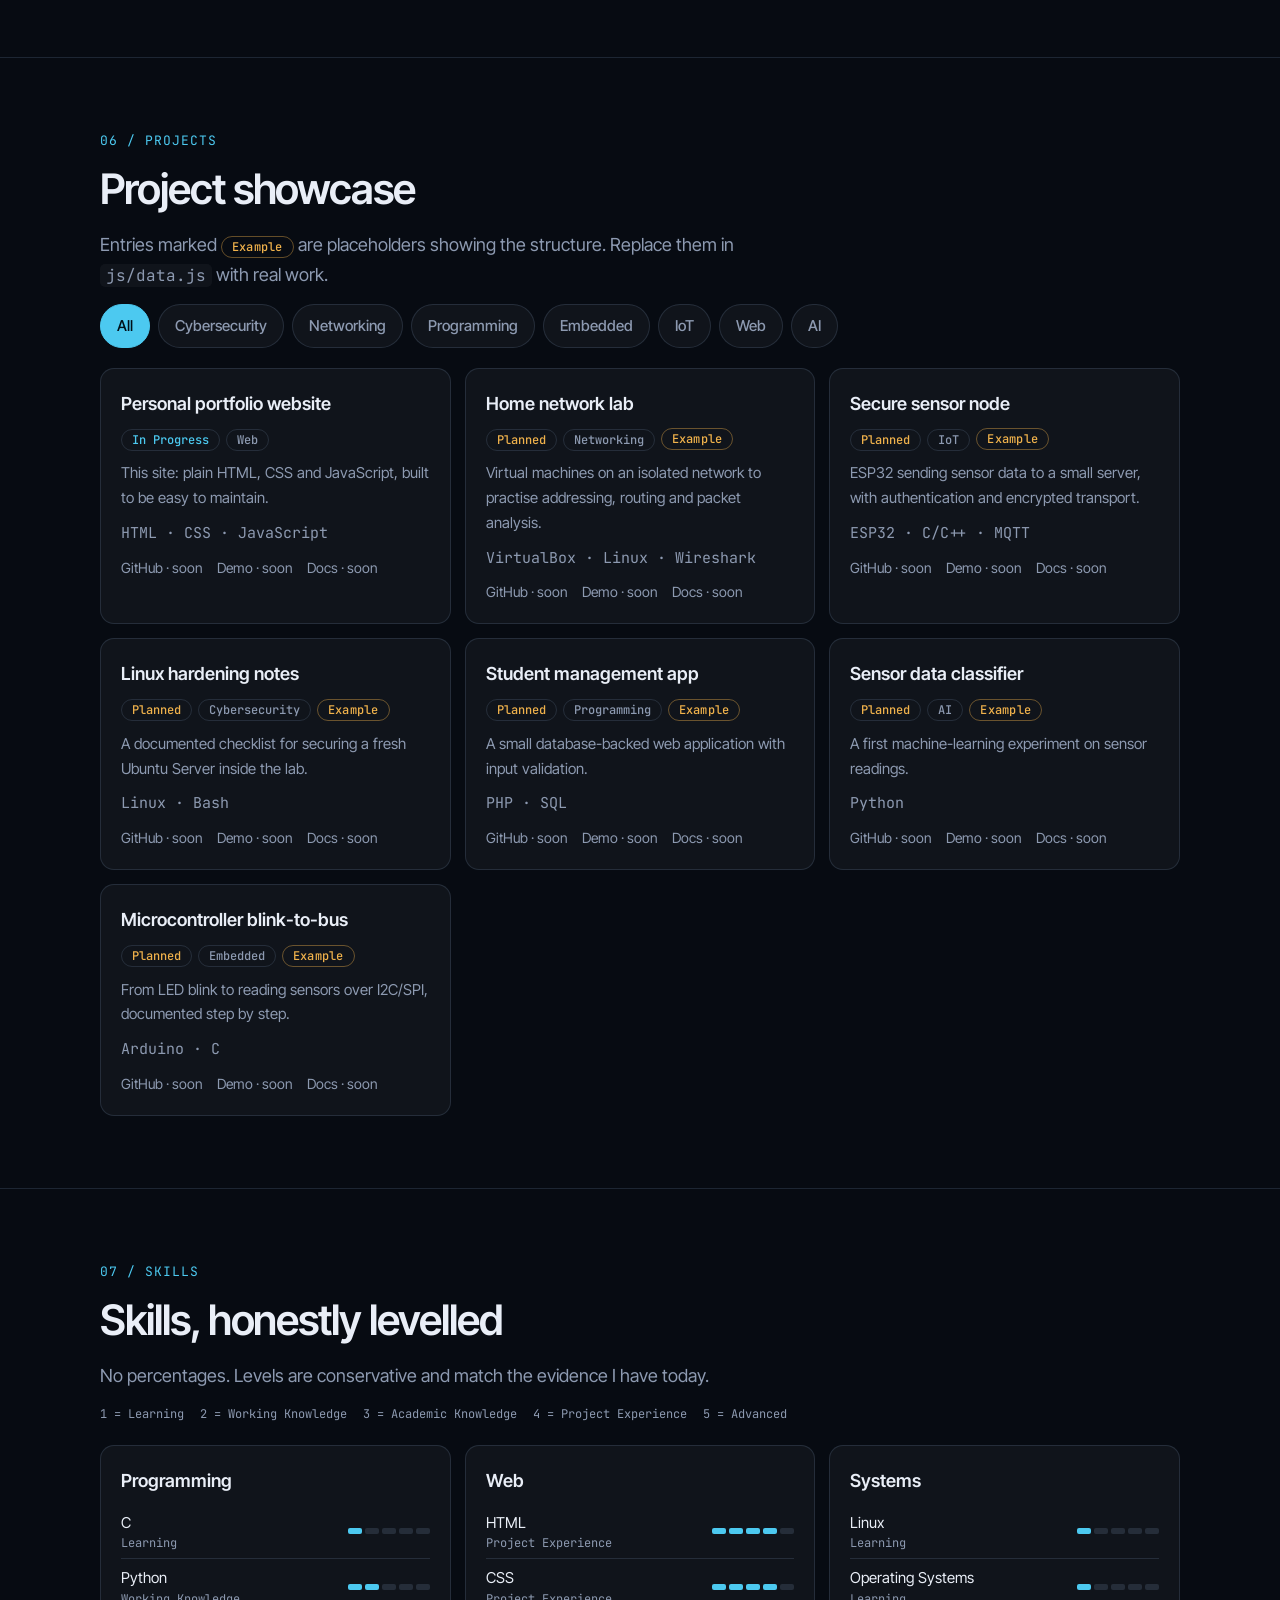
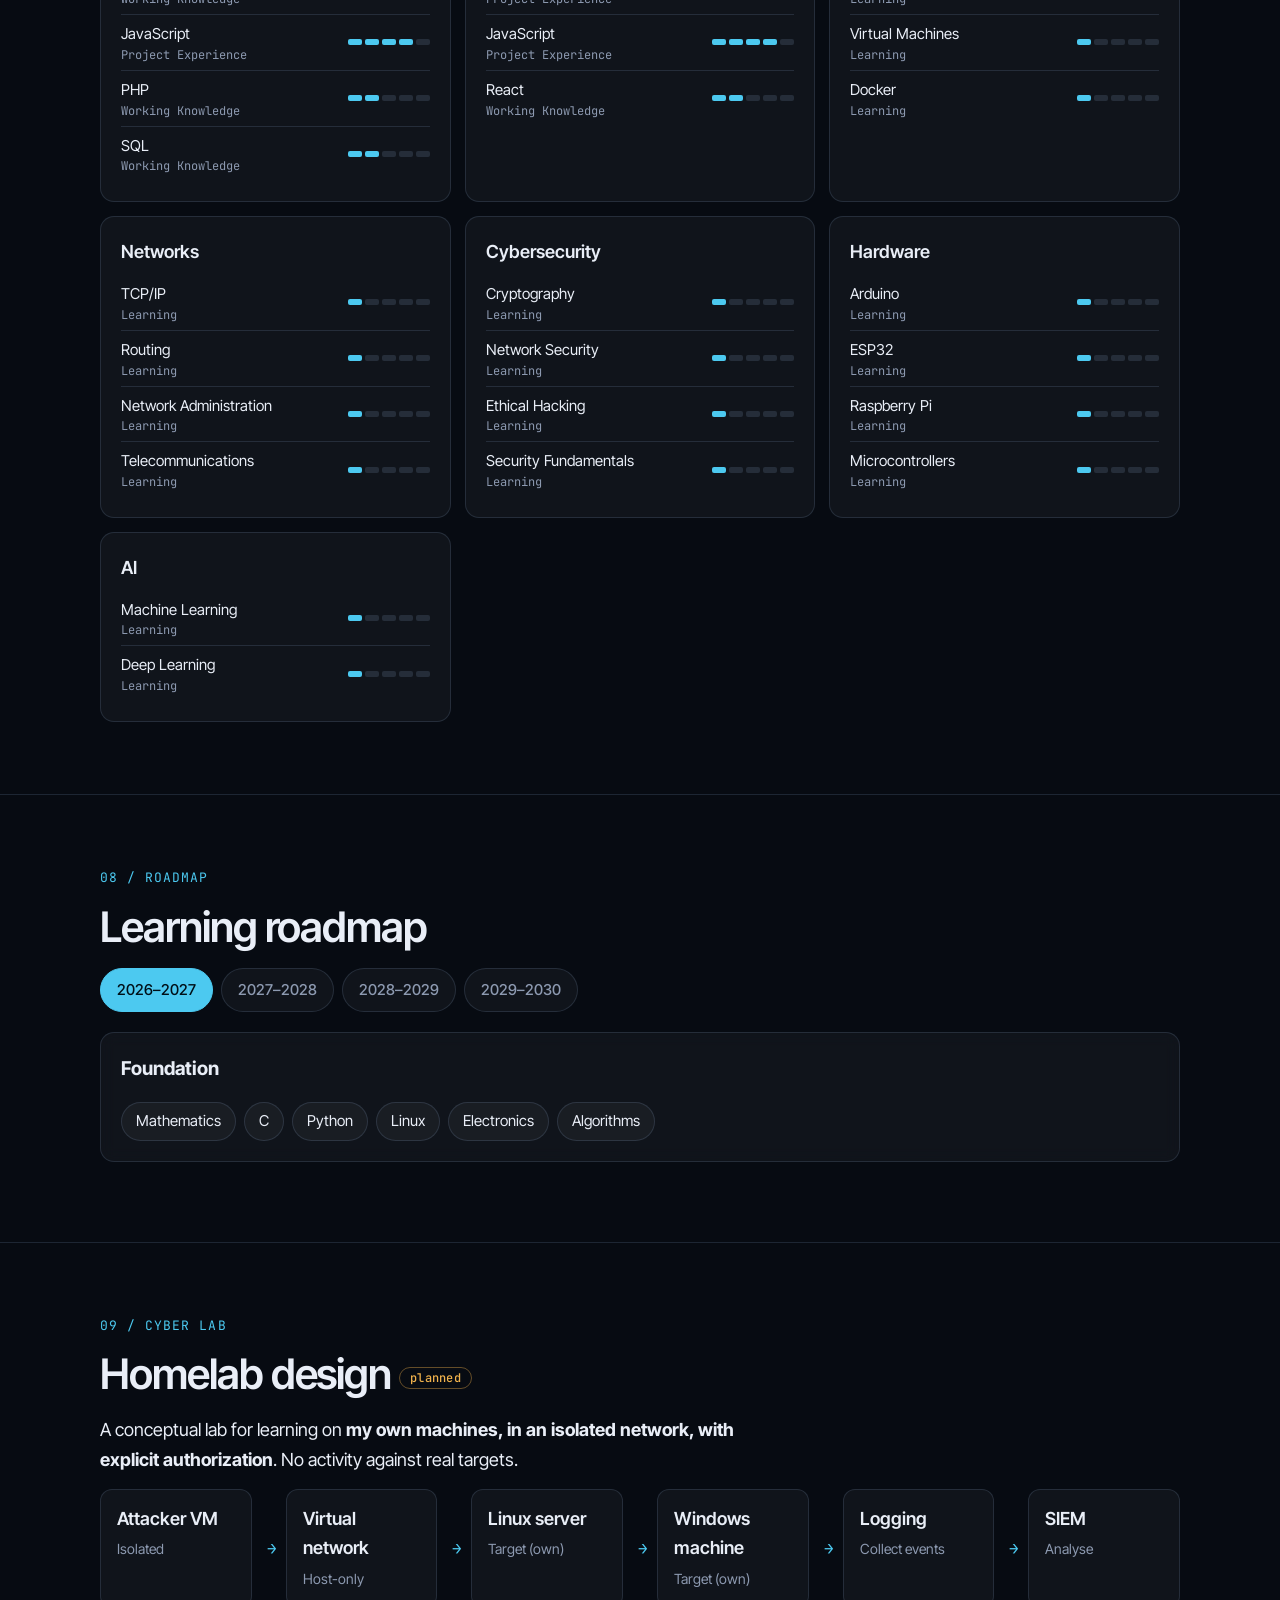
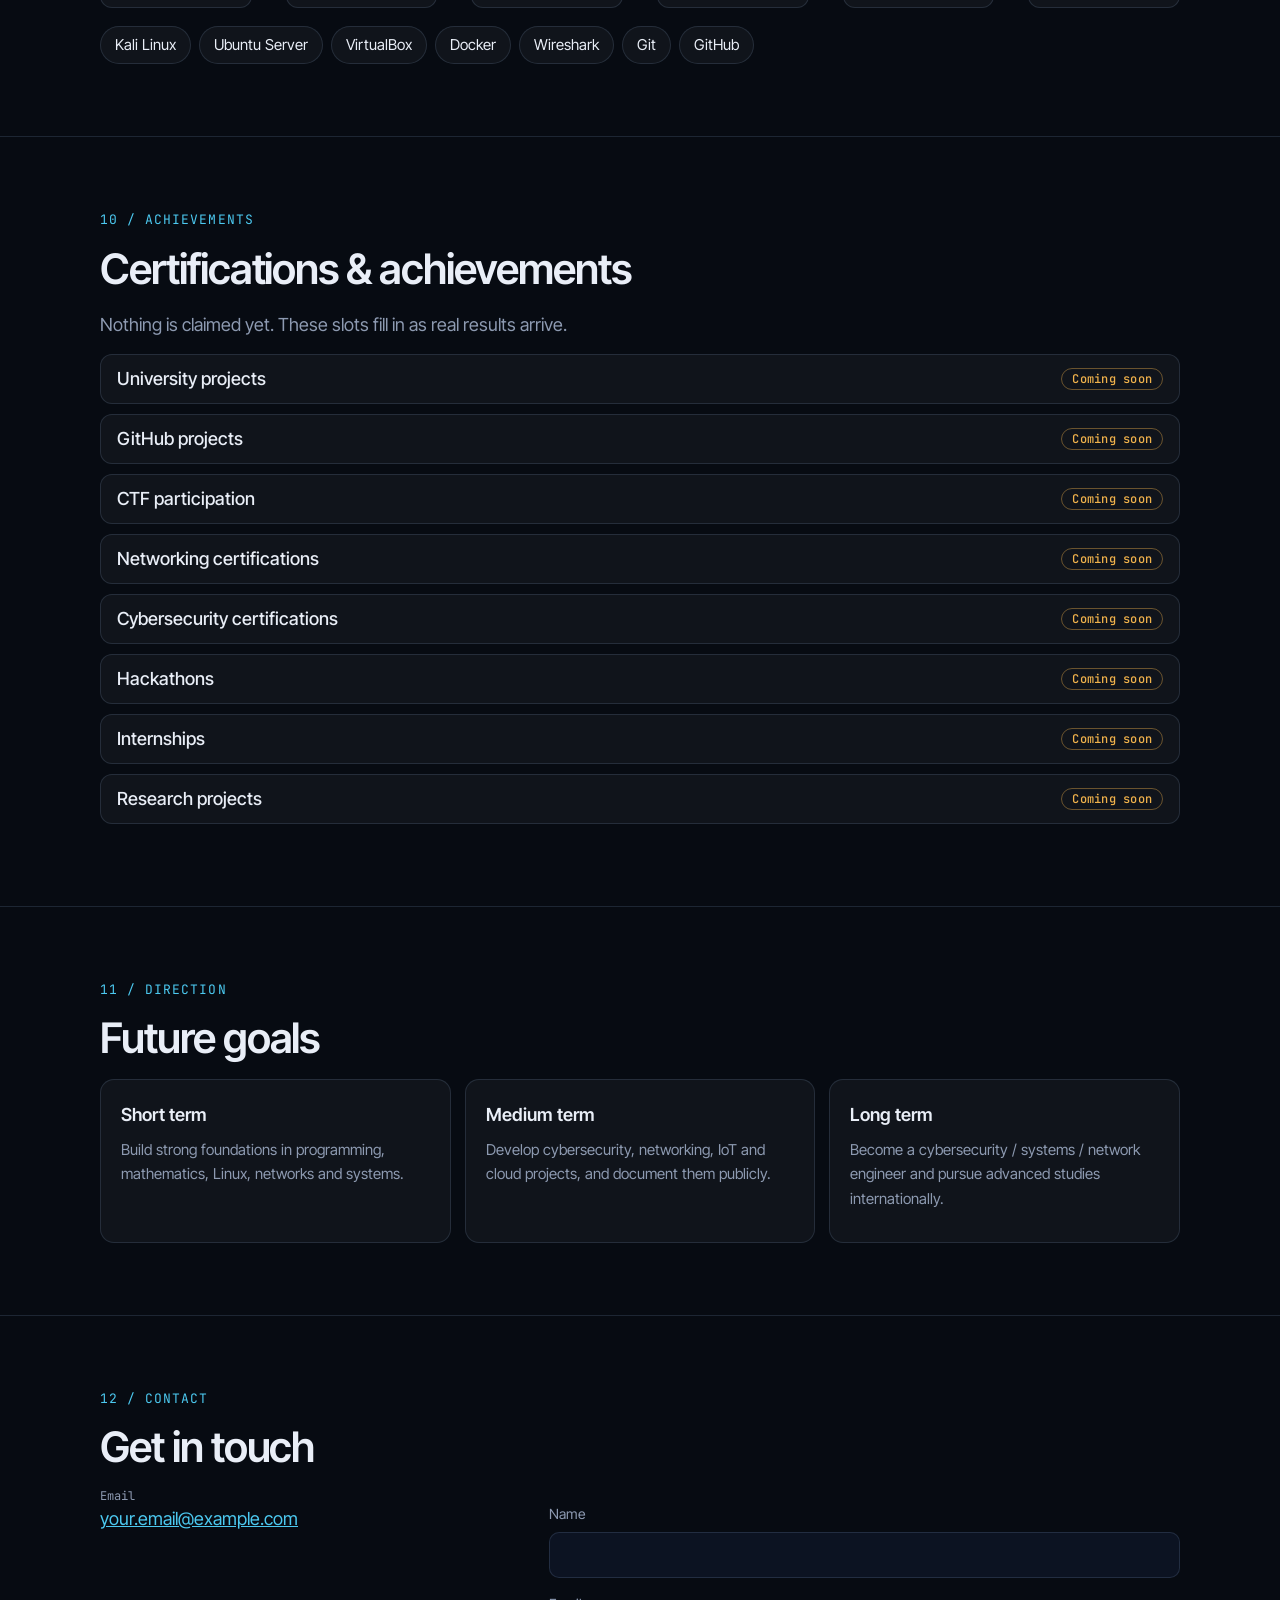
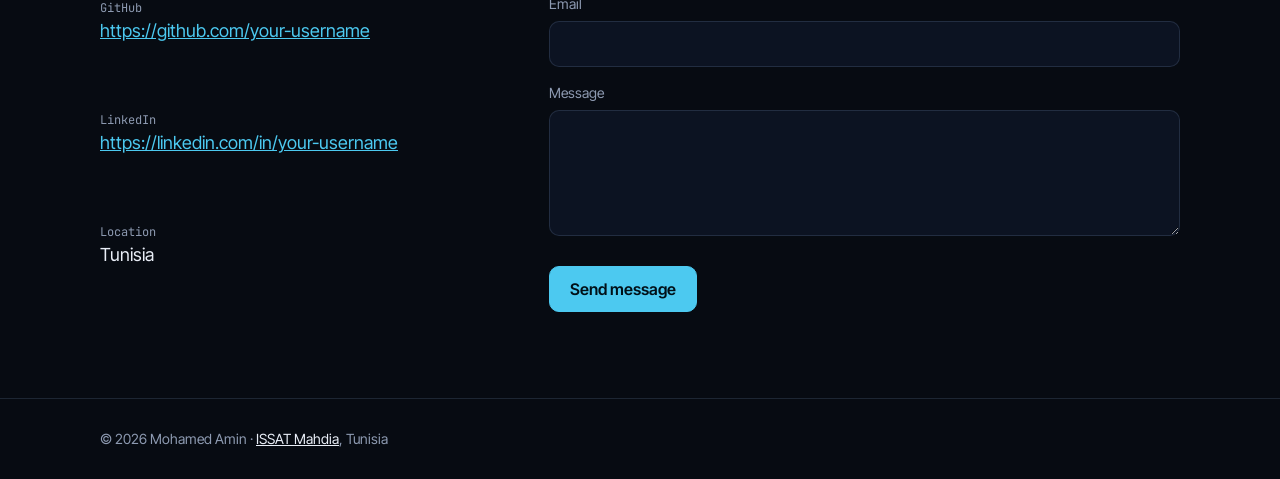
==== commit ba034263: "Update portfolio" ====
--- a/index.html
+++ b/index.html
@@ -11,7 +11,7 @@
   <meta property="og:description" content="First-year SITC student at ISSAT Mahdia building skills in cybersecurity, networks, embedded systems, IoT and AI.">
   <meta name="twitter:card" content="summary">
   <link rel="preconnect" href="https://fonts.googleapis.com">
-  <link href="https://fonts.googleapis.com/css2?family=Inter+Tight:wght@400;500;600;700&family=JetBrains+Mono:wght@400;500&display=swap" rel="stylesheet">
+  <link href="https://fonts.googleapis.com/css2?family=Inter+Tight:wght@400;500;600;700&family=JetBrains+Mono:wght@400;500&family=Noto+Sans+Arabic:wght@400;500;600;700&display=swap" rel="stylesheet">
   <link rel="stylesheet" href="css/styles.css">
 </head>
 <body>
@@ -25,6 +25,11 @@
       <a href="#networks">Networks</a><a href="#iot">IoT</a><a href="#projects">Projects</a>
       <a href="#skills">Skills</a><a href="#roadmap">Roadmap</a><a href="#lab">Lab</a><a href="#contact">Contact</a>
     </nav>
+    <div class="lang" role="group" aria-label="Language" data-notr>
+      <button type="button" data-lang="en" aria-label="English" aria-pressed="true">EN</button>
+      <button type="button" data-lang="fr" aria-label="Français" aria-pressed="false">FR</button>
+      <button type="button" data-lang="ar" aria-label="العربية" aria-pressed="false">AR</button>
+    </div>
   </div>
 </header>
 
@@ -32,7 +37,7 @@
   <section class="hero" id="home">
     <div class="wrap hero-grid">
       <div>
-        <p class="eyebrow mono">SITC · ISSAT Mahdia · Tunisia</p>
+        <p class="eyebrow mono" data-th="hero_eyebrow">SITC · <a href="https://issatmh.rnu.tn/" target="_blank" rel="noopener noreferrer">ISSAT Mahdia</a> · Tunisia</p>
         <h1>Building secure systems at the intersection of cybersecurity, networks &amp; intelligent technologies.</h1>
         <p class="lead">First-year SITC student at ISSAT Mahdia, exploring cybersecurity, computer networks, embedded systems, IoT, cloud computing and intelligent systems.</p>
         <ul class="meta mono">
@@ -68,6 +73,7 @@
     <div class="wrap">
       <p class="eyebrow mono">02 / Education</p>
       <h2>Licence SITC, 2026 → 2030</h2>
+      <p class="muted" data-th="edu_p">I study at <a href="https://issatmh.rnu.tn/" target="_blank" rel="noopener noreferrer">ISSAT Mahdia</a> (Institut Supérieur des Sciences Appliquées et de Technologie de Mahdia), Tunisia.</p>
       <div class="years" id="years" role="tablist" aria-label="Academic years"></div>
       <div class="panel" id="yearPanel" role="tabpanel" aria-live="polite"></div>
       <h3>Modules by semester</h3>
@@ -80,7 +86,7 @@
     <div class="wrap">
       <p class="eyebrow mono">03 / Cybersecurity</p>
       <h2>Where I am heading</h2>
-      <p>These are <strong>learning areas and academic directions</strong>. They become “projects” only when a real, documented project backs them up.</p>
+      <p data-th="cyber_p">These are <strong>learning areas and academic directions</strong>. They become “projects” only when a real, documented project backs them up.</p>
       <div class="cards" id="cyberAreas"></div>
       <h3>Security architecture <span class="tag">conceptual</span></h3>
       <ol class="flow" id="cyberFlow"></ol>
@@ -112,7 +118,7 @@
     <div class="wrap">
       <p class="eyebrow mono">06 / Projects</p>
       <h2>Project showcase</h2>
-      <p class="muted">Entries marked <span class="tag">Example</span> are placeholders showing the structure. Replace them in <code>js/data.js</code> with real work.</p>
+      <p class="muted" data-th="proj_note">Entries marked <span class="tag">Example</span> are placeholders showing the structure. Replace them in <code>js/data.js</code> with real work.</p>
       <div class="filters" id="filters" role="group" aria-label="Filter projects"></div>
       <div class="cards" id="projectGrid"></div>
     </div>
@@ -141,7 +147,7 @@
     <div class="wrap">
       <p class="eyebrow mono">09 / Cyber lab</p>
       <h2>Homelab design <span class="tag">planned</span></h2>
-      <p>A conceptual lab for learning on <strong>my own machines, in an isolated network, with explicit authorization</strong>. No activity against real targets.</p>
+      <p data-th="lab_p">A conceptual lab for learning on <strong>my own machines, in an isolated network, with explicit authorization</strong>. No activity against real targets.</p>
       <ol class="flow" id="labFlow"></ol>
       <ul class="chips" id="labTools"></ul>
     </div>
@@ -188,10 +194,13 @@
   </section>
 </main>
 
-<footer><div class="wrap">© <span id="year"></span> Mohamed Amin · ISSAT Mahdia, Tunisia</div></footer>
+<footer><div class="wrap" data-th="footer">© 2026 Mohamed Amin</div></footer>
 <noscript><p class="wrap">Please enable JavaScript to see the full portfolio.</p></noscript>
 
 <script src="js/data.js"></script>
+<script src="js/i18n/en.js"></script>
+<script src="js/i18n/fr.js"></script>
+<script src="js/i18n/ar.js"></script>
 <script src="js/main.js"></script>
 </body>
 </html>
--- a/css/styles.css
+++ b/css/styles.css
@@ -23,6 +23,8 @@
 h3{font-size:20px;margin:36px 0 14px}
 p{margin:0 0 14px;max-width:66ch}
 .eyebrow{color:var(--cyan);font-size:13px;letter-spacing:.08em;text-transform:uppercase;margin:0 0 14px}
+.eyebrow a{color:inherit;text-decoration:underline;text-underline-offset:4px}
+footer a{color:var(--ink)}
 code{font-family:var(--mono);font-size:.88em;background:var(--panel);padding:1px 6px;border-radius:5px}
 
 /* header */
@@ -135,5 +137,13 @@
 }
 @media(min-width:1000px){.cards{grid-template-columns:repeat(3,1fr)}}
 @media(max-width:759px){section{padding:52px 0}.term-body{min-height:190px;font-size:12.5px}.btn{flex:1 1 calc(50% - 10px)}.node{font-size:12px;padding:5px 9px}}
-:root[dir="rtl"] .flow li::after{transform:translateY(-50%) scaleX(-1)}
+.lang{display:flex;gap:4px}
+.lang button{min-width:40px;min-height:40px;border-radius:8px;border:1px solid var(--line);background:var(--panel);color:var(--muted);font:500 13px var(--mono);cursor:pointer}
+.term{direction:ltr;text-align:left}
+:root[lang="ar"]{--sans:'Noto Sans Arabic','Inter Tight',system-ui,sans-serif}
+:root[dir="rtl"] h1,:root[dir="rtl"] h2,:root[dir="rtl"] h3,:root[dir="rtl"] .eyebrow{letter-spacing:0}
+:root[dir="rtl"] h1{line-height:1.3}
+:root[lang="ar"] .mono:not(.term-body){font-family:var(--sans)}
+@media(min-width:760px){:root[dir="rtl"] .flow li::after{right:auto;left:-26px;transform:translateY(-50%) scaleX(-1)}}
+@media(max-width:759px){html{scroll-padding-top:108px}.bar{flex-wrap:wrap;row-gap:0;padding-top:6px}.lang{margin-inline-start:auto}nav{order:3;flex:1 1 100%}}
 @media(prefers-reduced-motion:reduce){html{scroll-behavior:auto}*{animation:none!important;transition:none!important}.reveal{opacity:1;transform:none}}
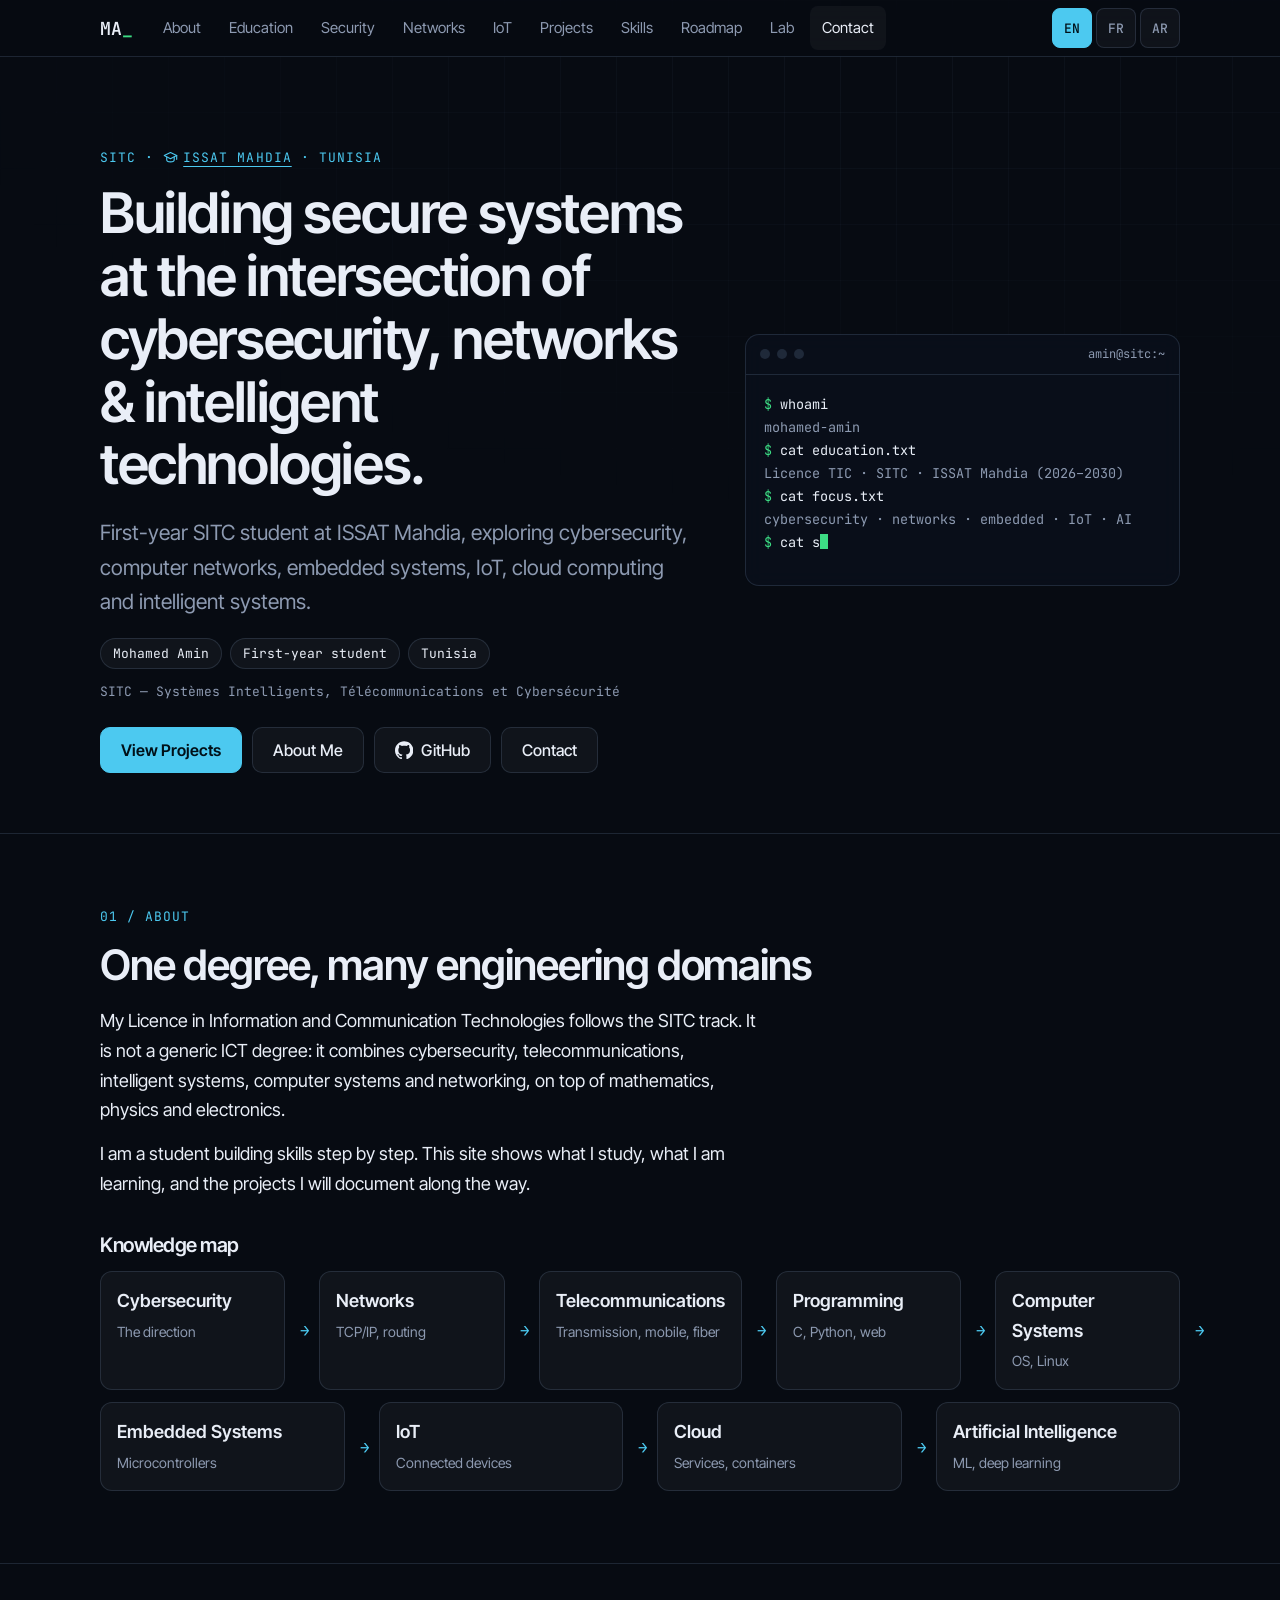
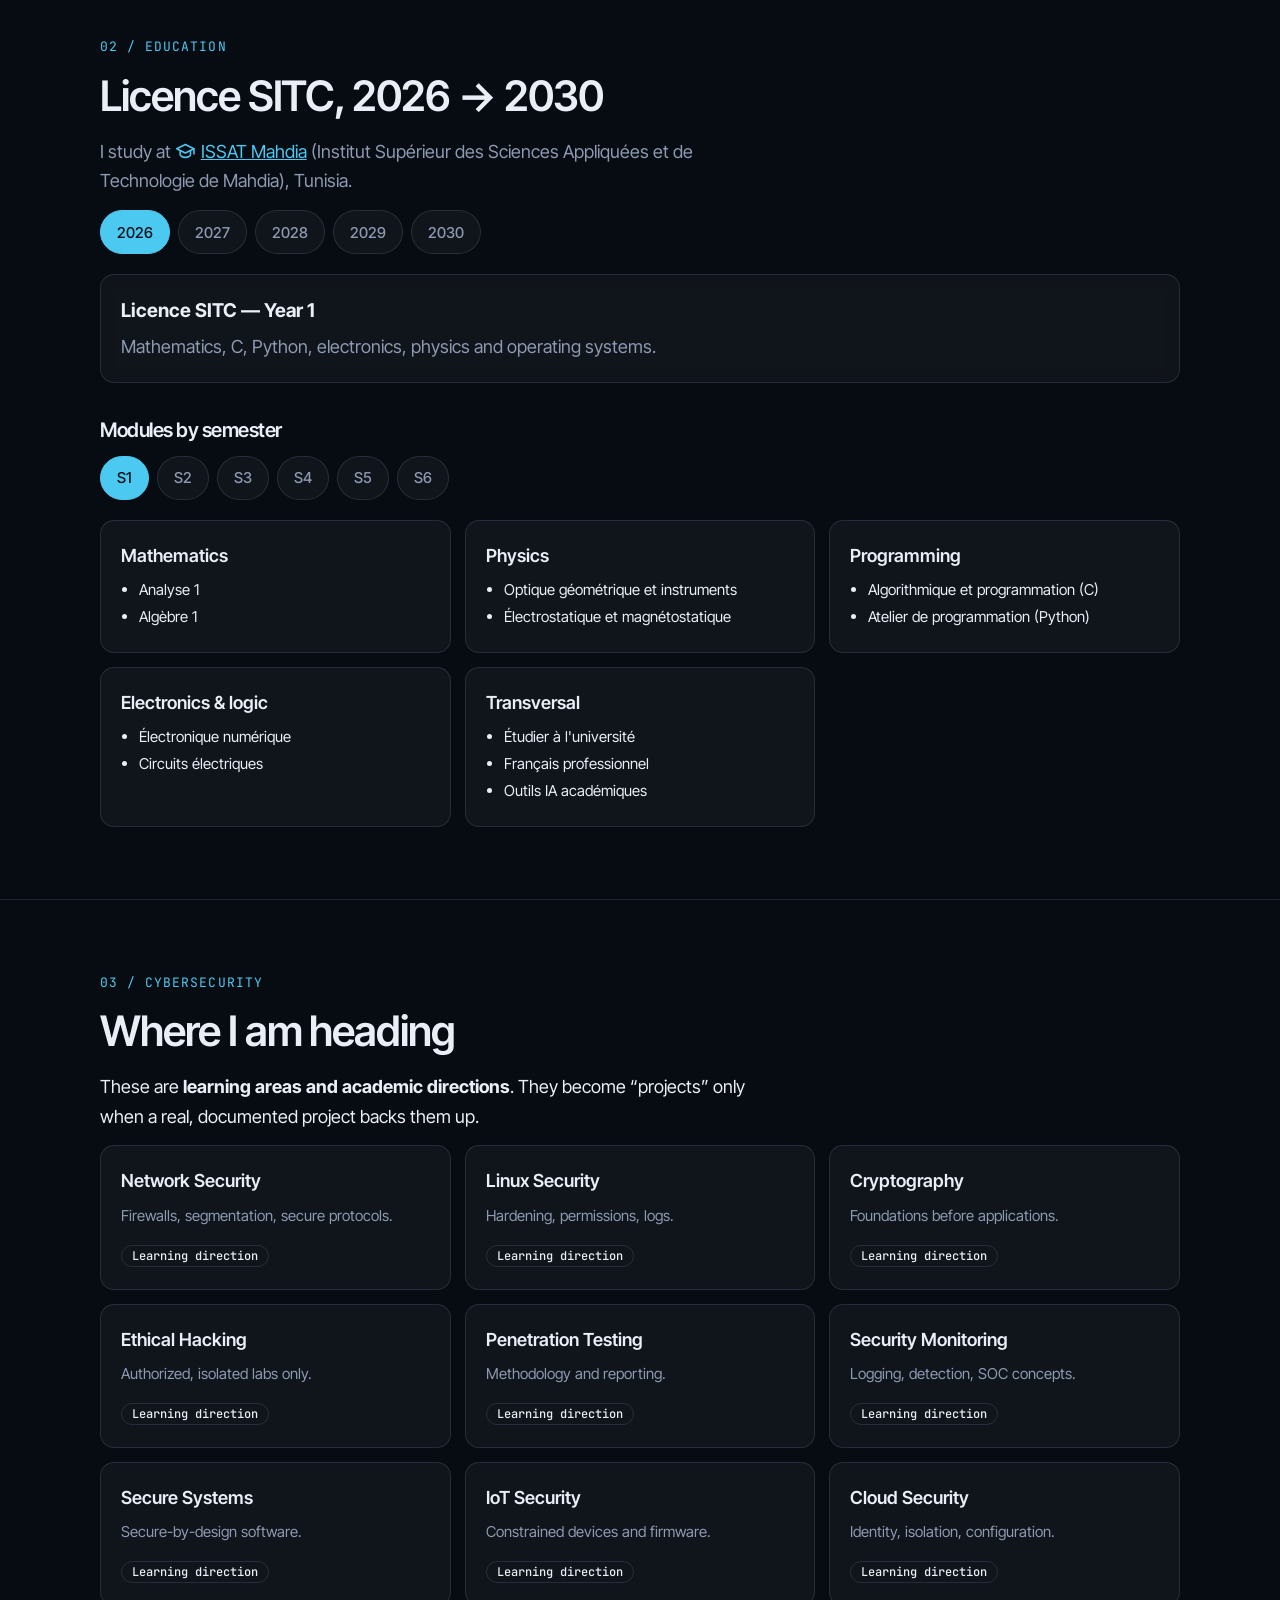
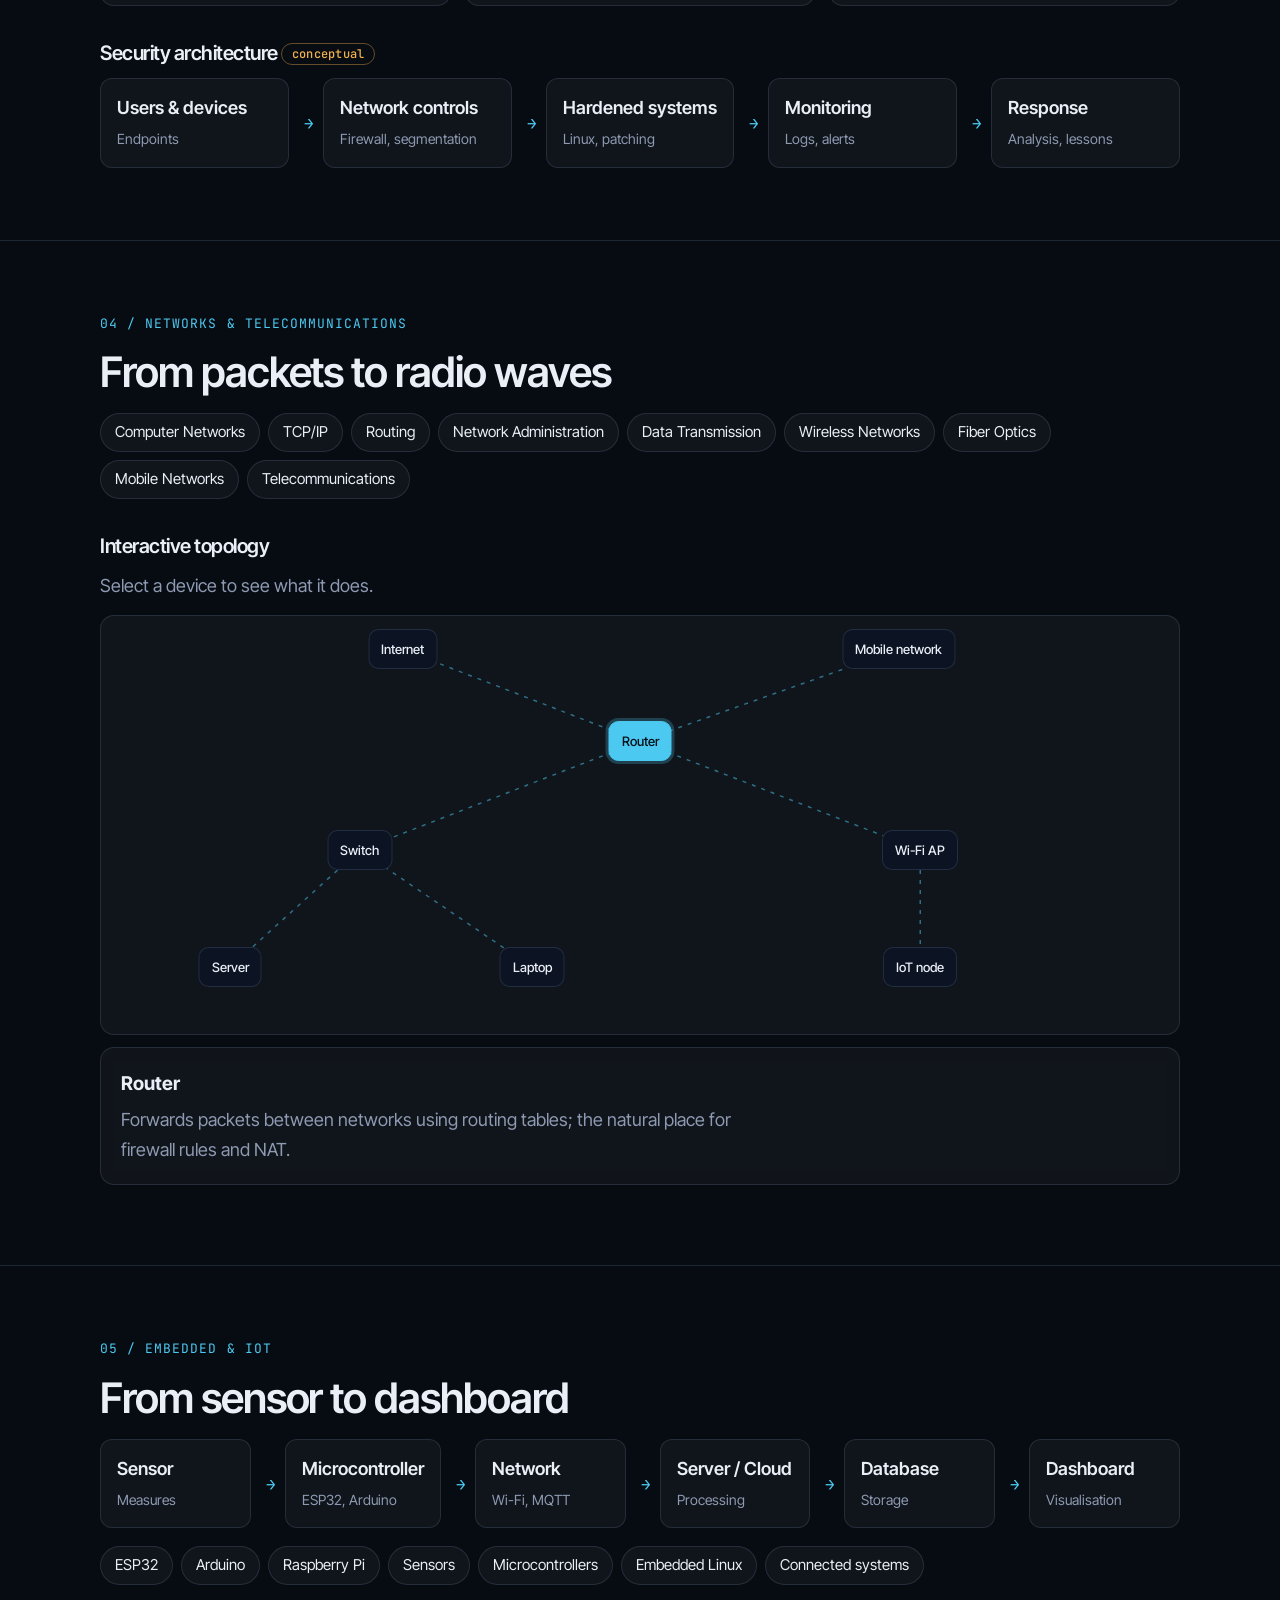
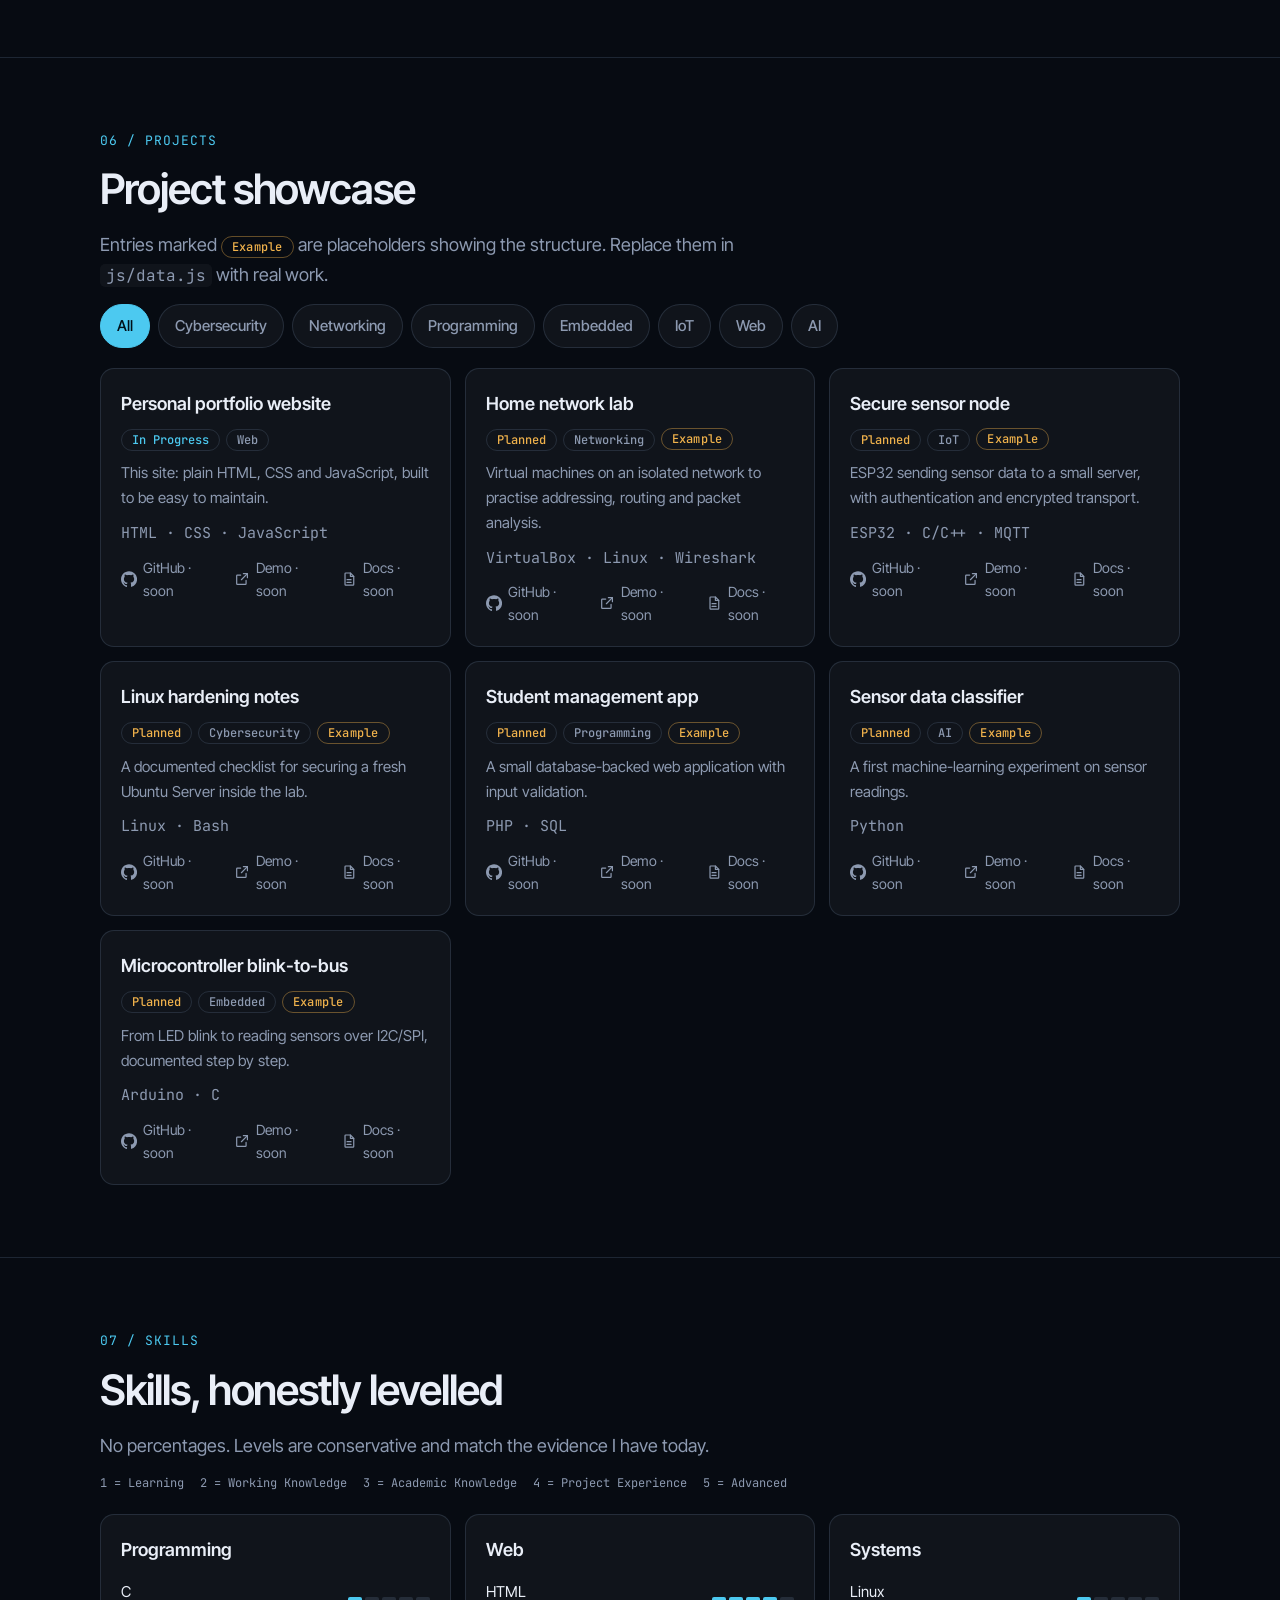
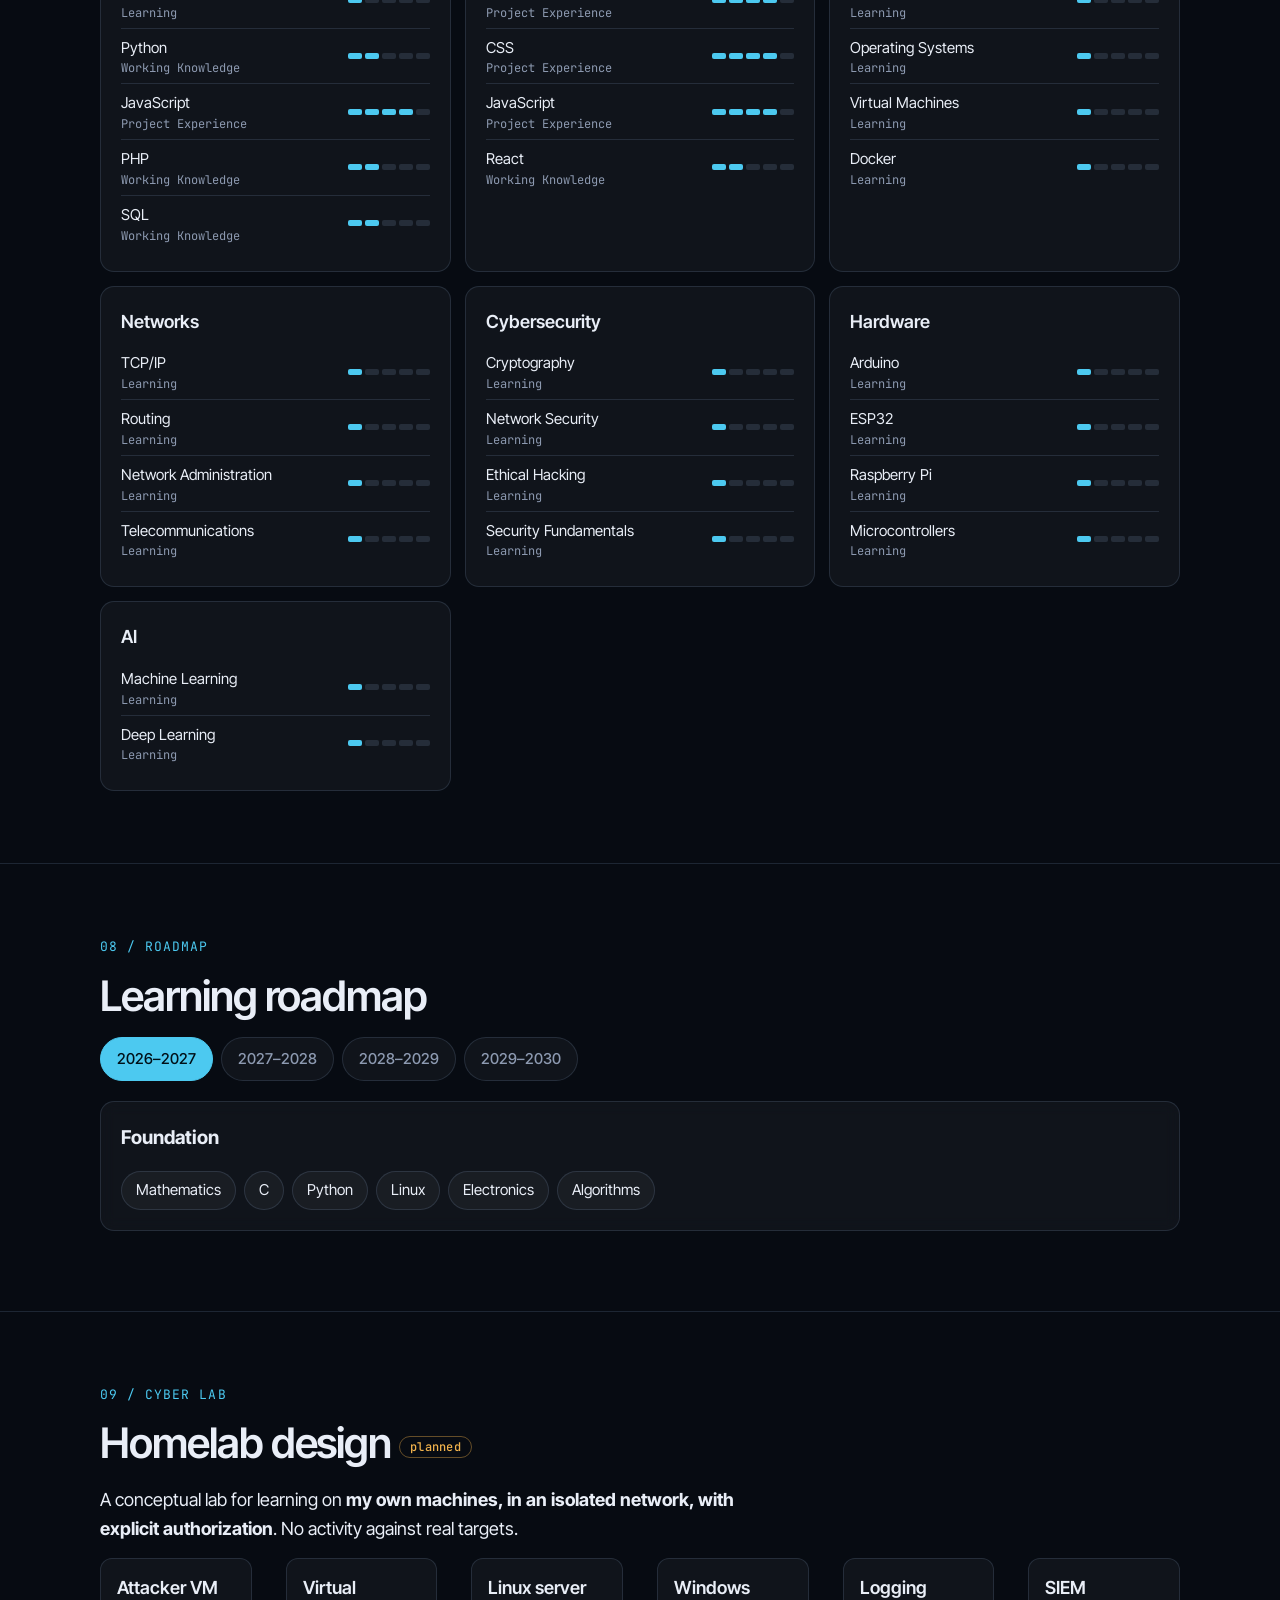
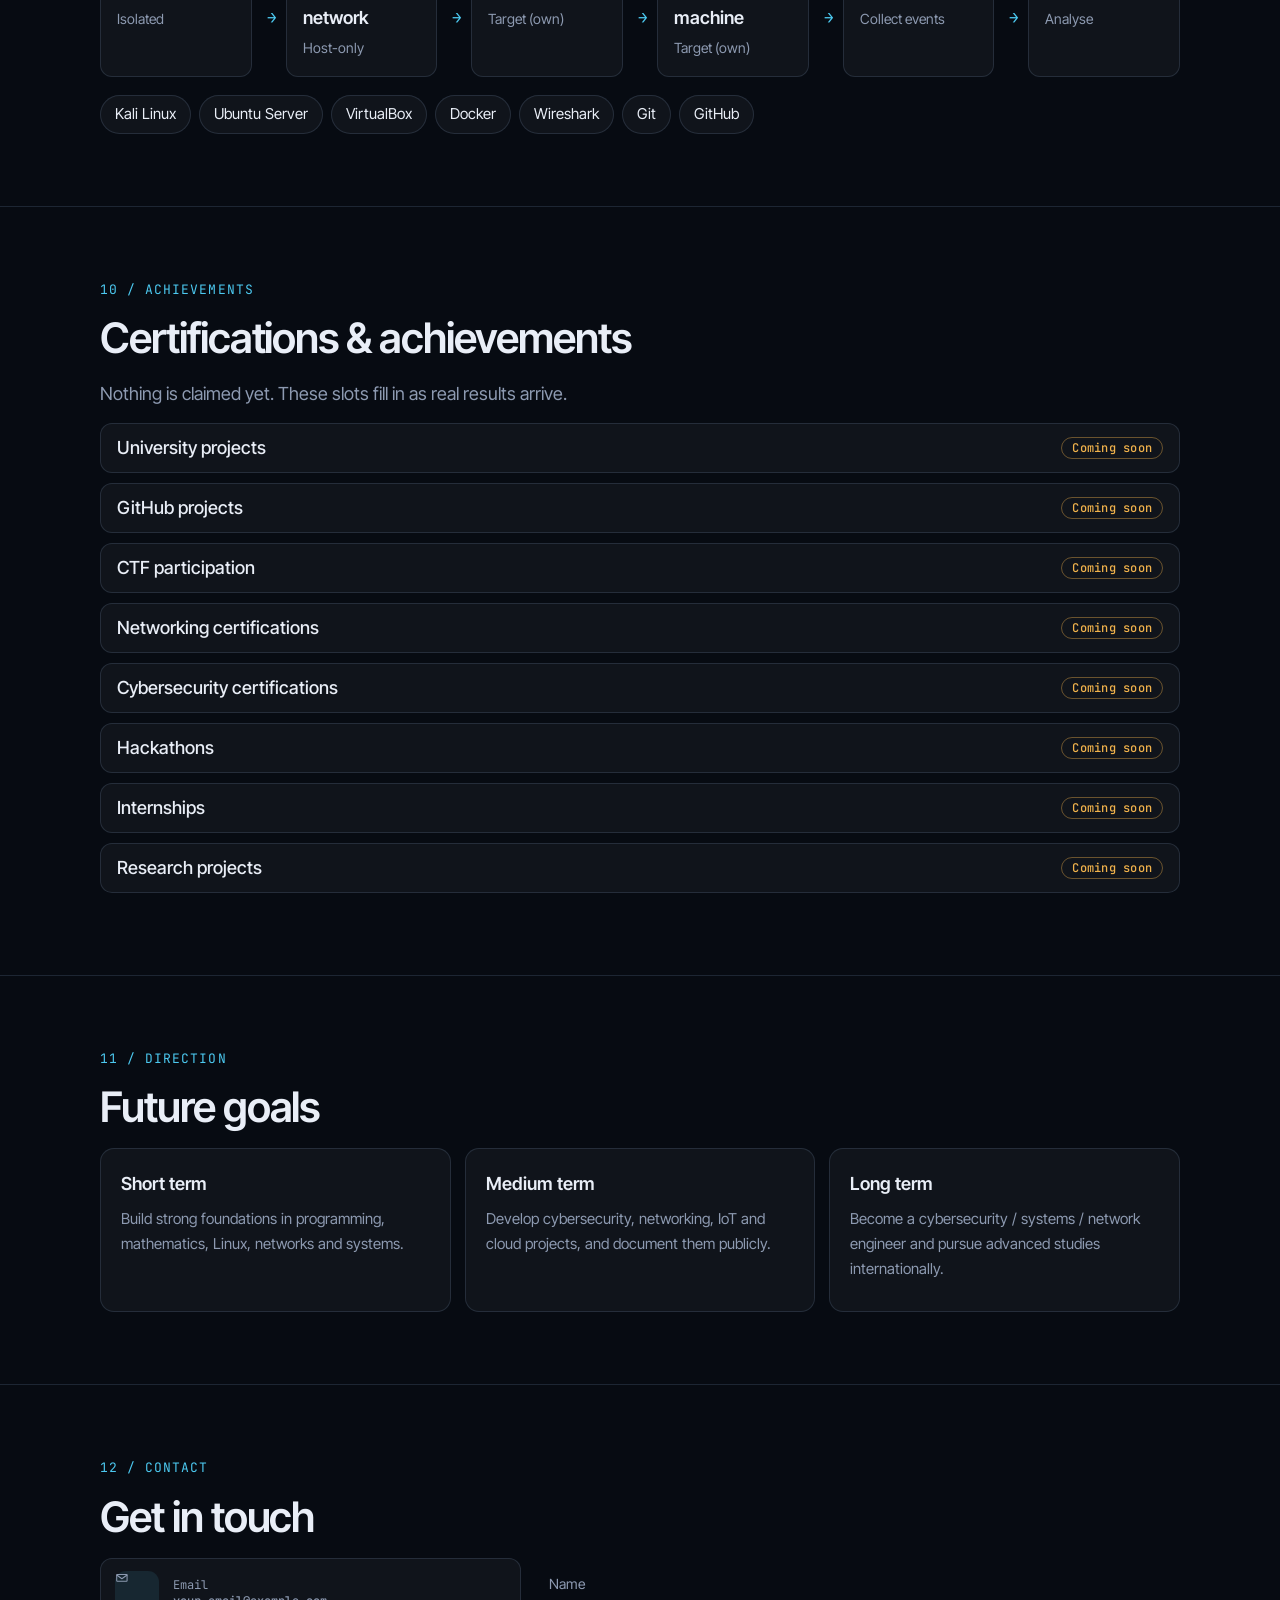
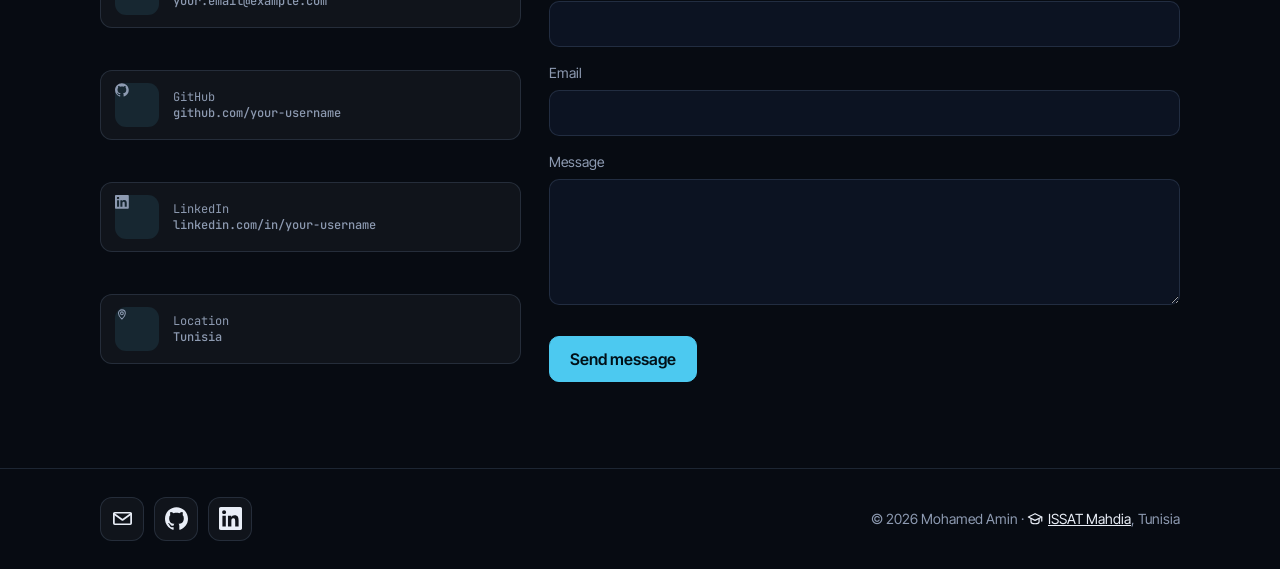
==== commit b9430a00: "Update portfolio" ====
--- a/index.html
+++ b/index.html
@@ -194,7 +194,7 @@
   </section>
 </main>
 
-<footer><div class="wrap" data-th="footer">© 2026 Mohamed Amin</div></footer>
+<footer><div class="wrap foot"><div class="socials" id="socials"></div><div data-th="footer">© 2026 Mohamed Amin</div></div></footer>
 <noscript><p class="wrap">Please enable JavaScript to see the full portfolio.</p></noscript>
 
 <script src="js/data.js"></script>
--- a/css/styles.css
+++ b/css/styles.css
@@ -146,4 +146,16 @@
 :root[lang="ar"] .mono:not(.term-body){font-family:var(--sans)}
 @media(min-width:760px){:root[dir="rtl"] .flow li::after{right:auto;left:-26px;transform:translateY(-50%) scaleX(-1)}}
 @media(max-width:759px){html{scroll-padding-top:108px}.bar{flex-wrap:wrap;row-gap:0;padding-top:6px}.lang{margin-inline-start:auto}nav{order:3;flex:1 1 100%}}
+.ico{width:1.15em;height:1.15em;flex:none;vertical-align:-.2em}
+.btn .ico{margin-inline-end:8px}
+.ext{white-space:nowrap}.ext .ico{margin-inline-end:5px}
+.links a,.links span{display:inline-flex;align-items:center;gap:6px}
+.info .row{display:flex;align-items:center;gap:14px;padding:12px 14px;border:1px solid var(--line);border-radius:12px;background:var(--panel);color:var(--ink);text-decoration:none;transition:border-color .2s}
+.info a.row:hover{border-color:var(--cyan)}
+.tile{width:44px;height:44px;border-radius:11px;display:grid;place-items:center;flex:none;background:rgba(76,201,240,.1);color:var(--cyan);font-size:20px}
+.txt{min-width:0}.txt small{display:block;font:12px var(--mono);color:var(--muted)}.txt strong{font-weight:500;overflow-wrap:anywhere}
+.foot{display:flex;flex-wrap:wrap;gap:16px;justify-content:space-between;align-items:center}
+.socials{display:flex;gap:10px}
+.socials a{width:44px;height:44px;border-radius:12px;display:grid;place-items:center;border:1px solid var(--line);background:var(--panel);color:var(--ink);font-size:20px;transition:border-color .2s,color .2s}
+.socials a:hover{border-color:var(--cyan);color:var(--cyan)}
 @media(prefers-reduced-motion:reduce){html{scroll-behavior:auto}*{animation:none!important;transition:none!important}.reveal{opacity:1;transform:none}}
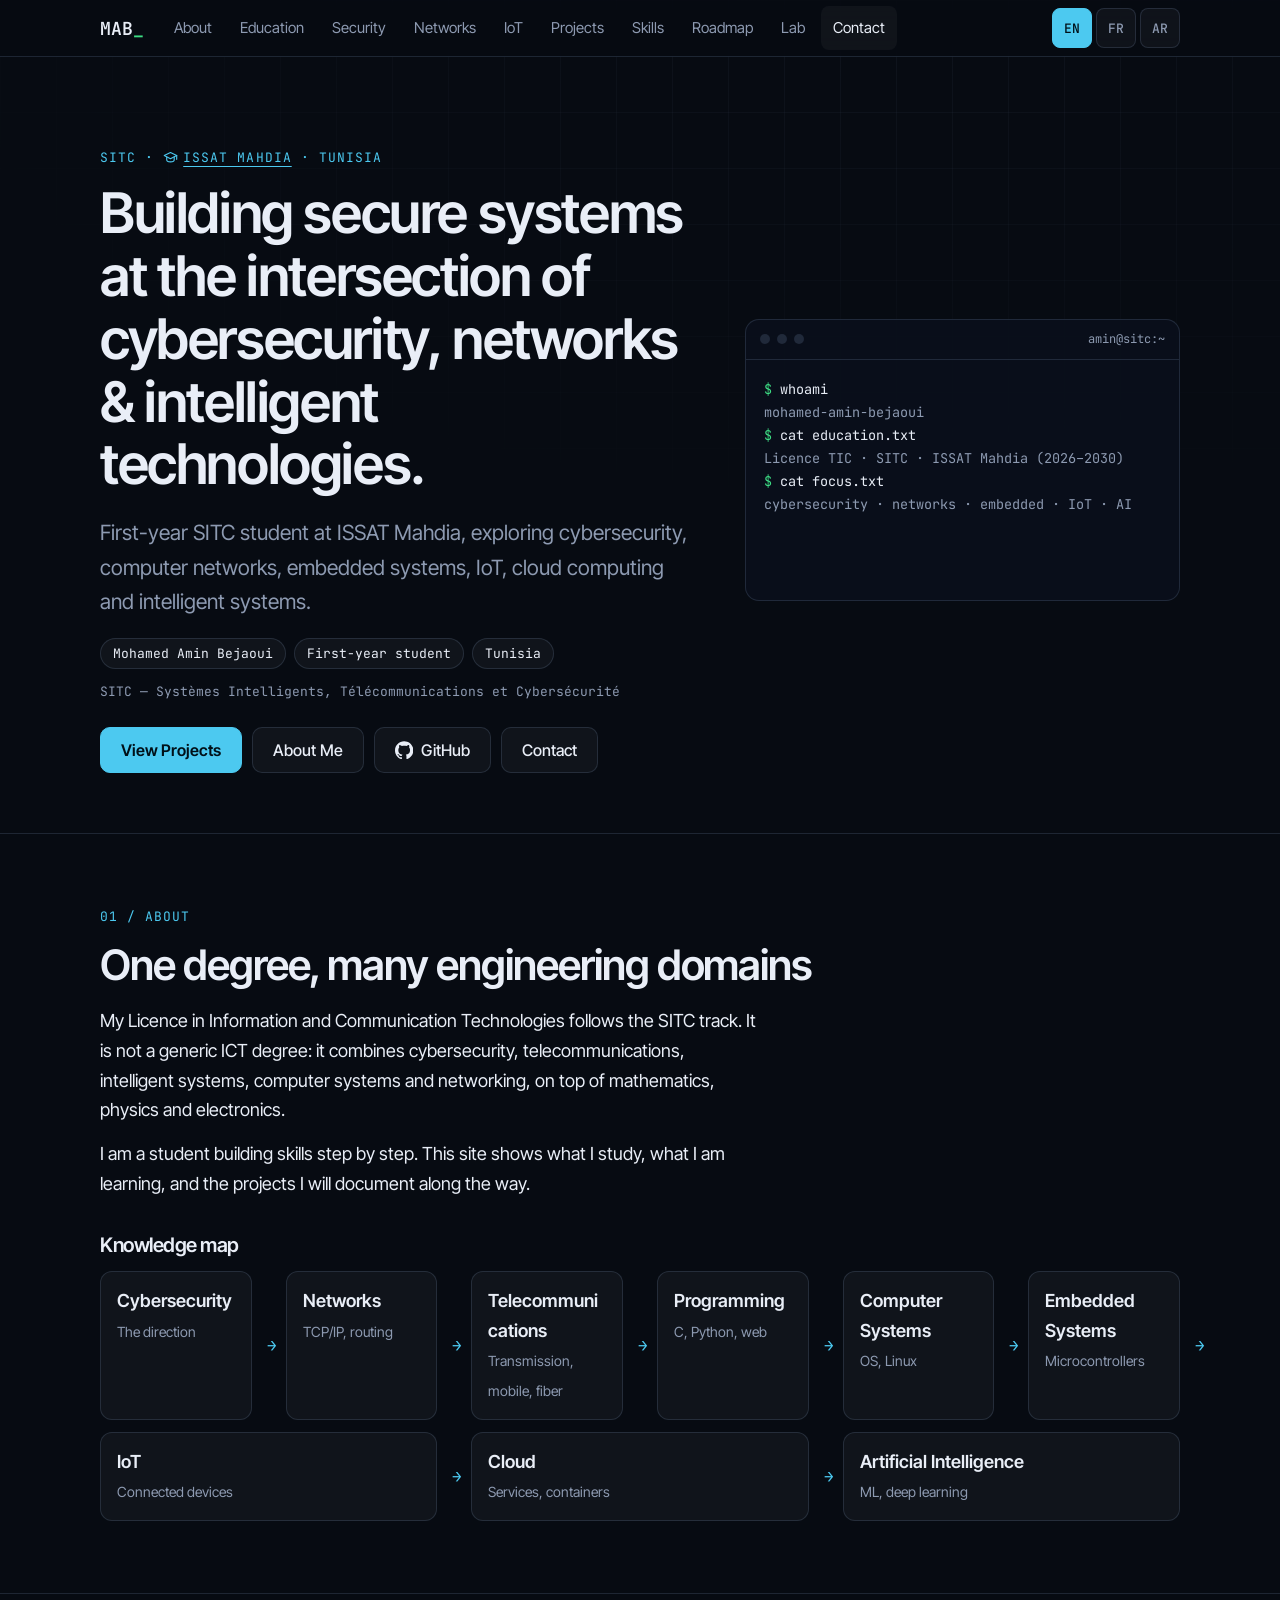
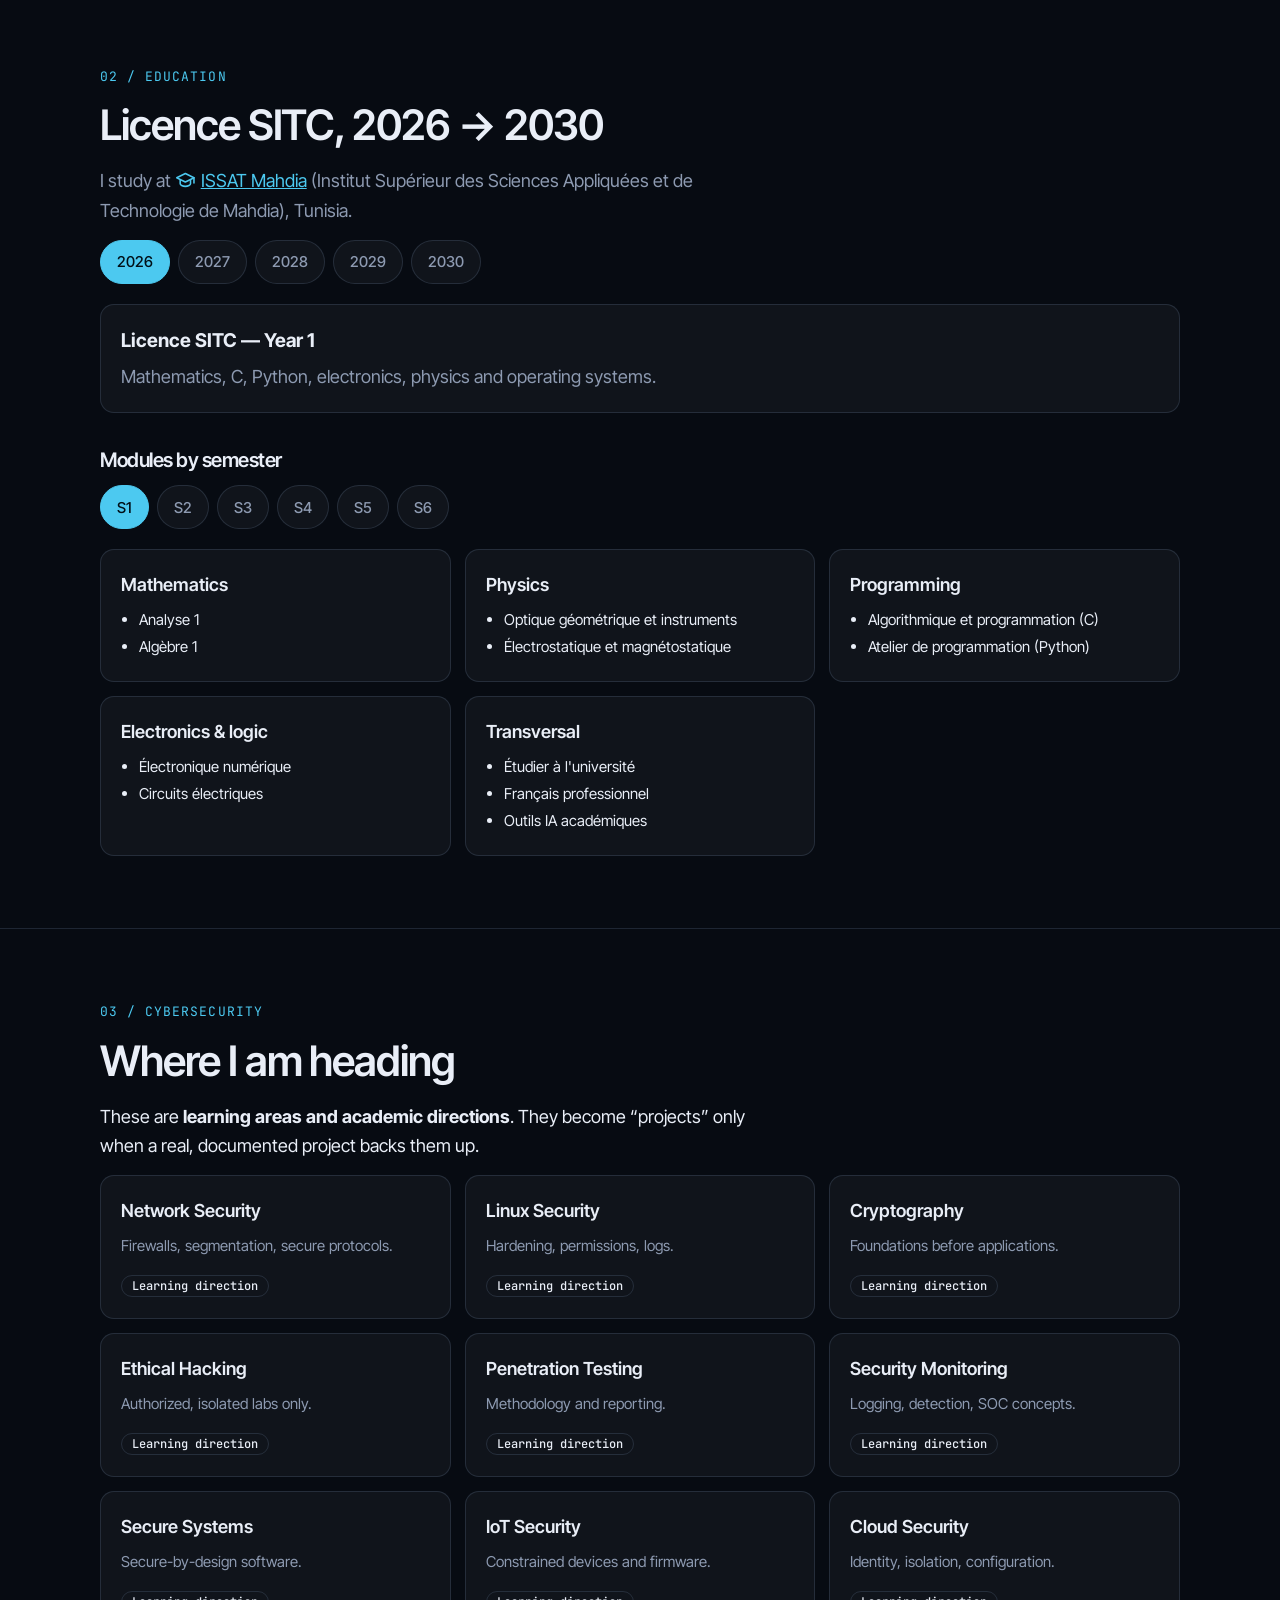
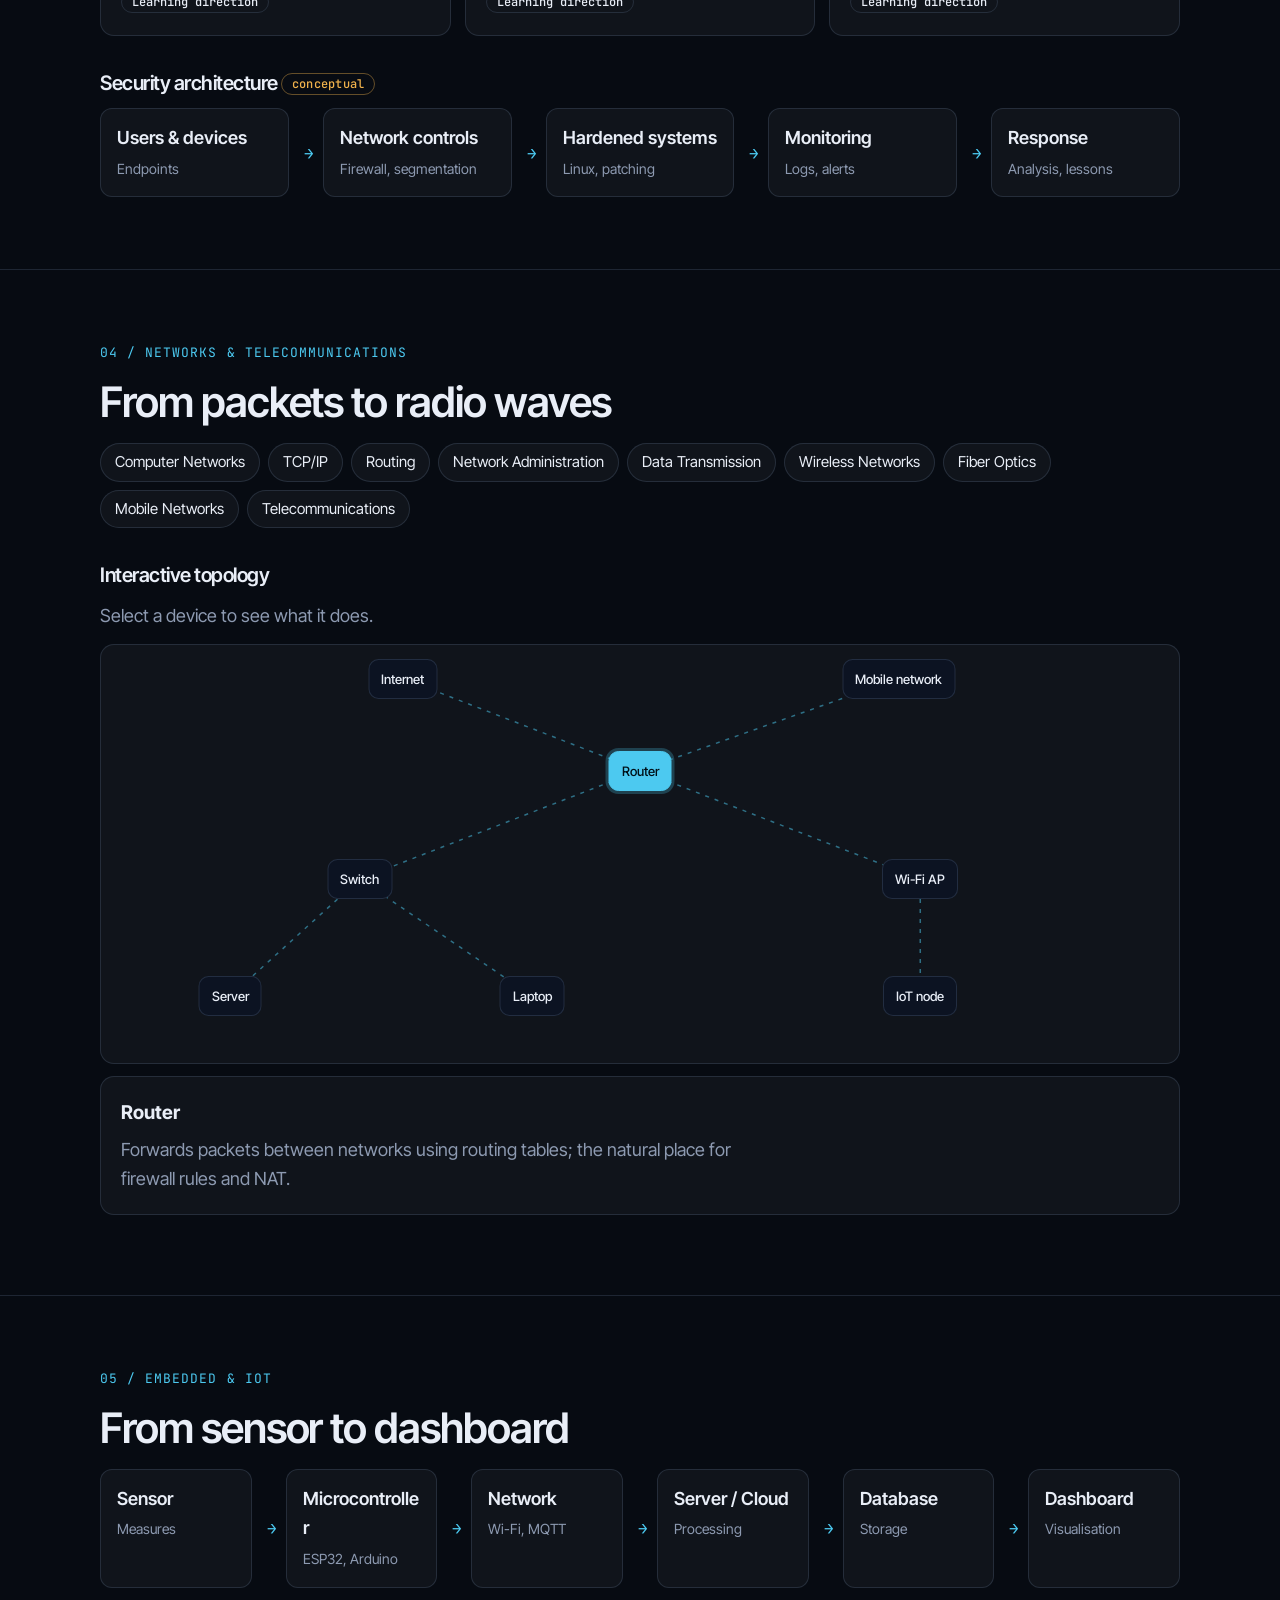
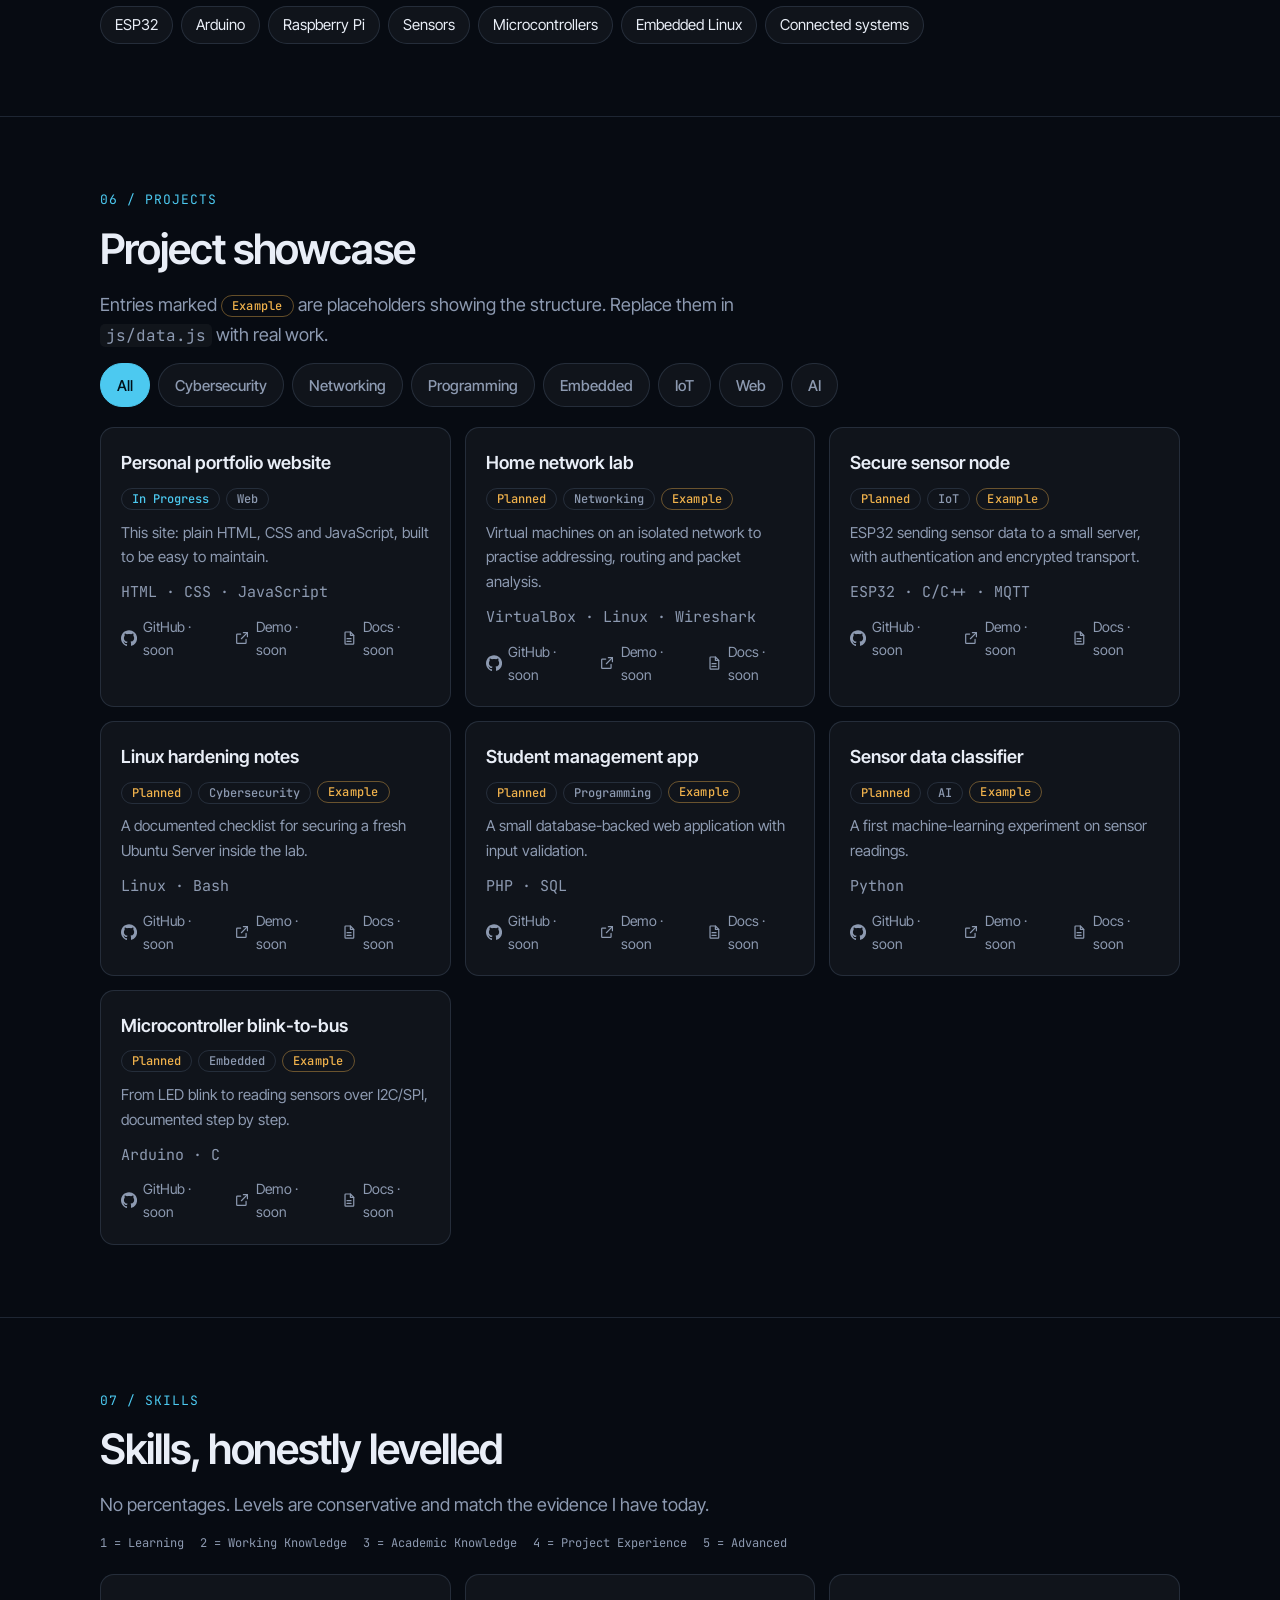
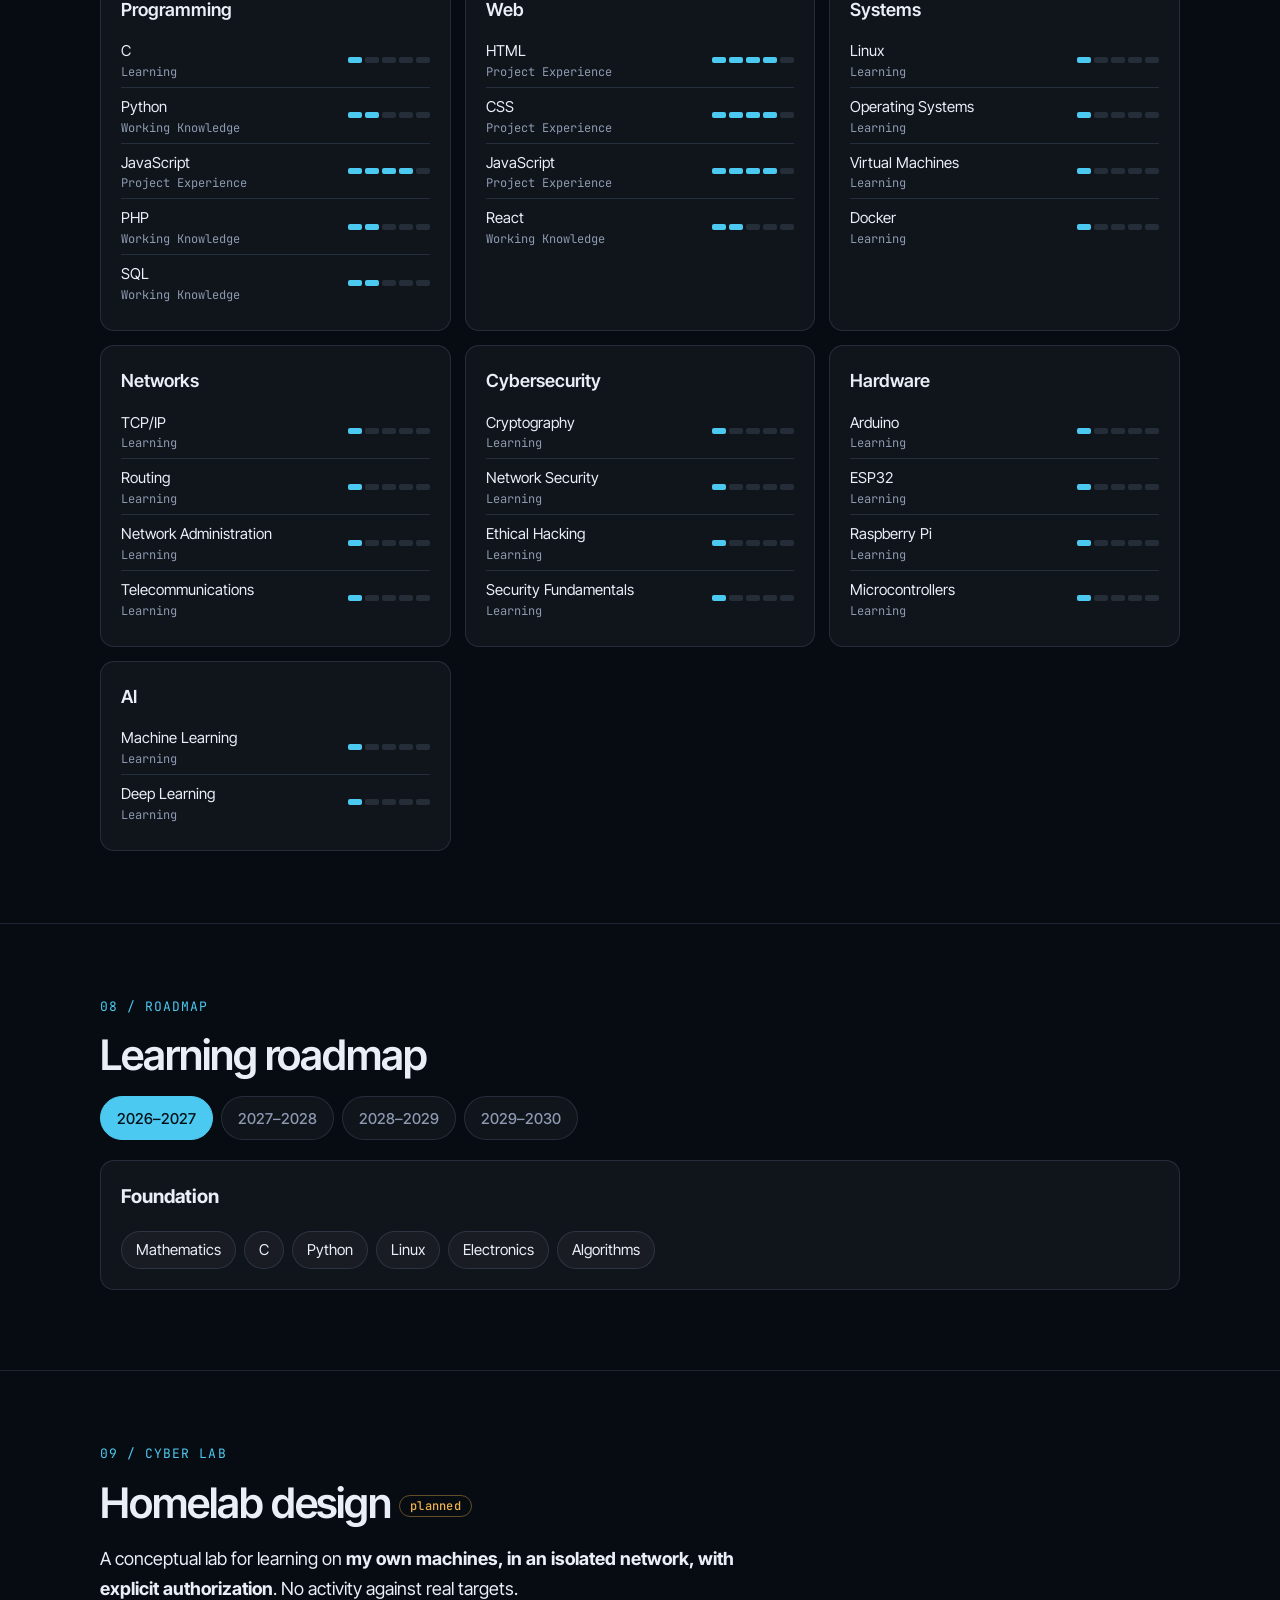
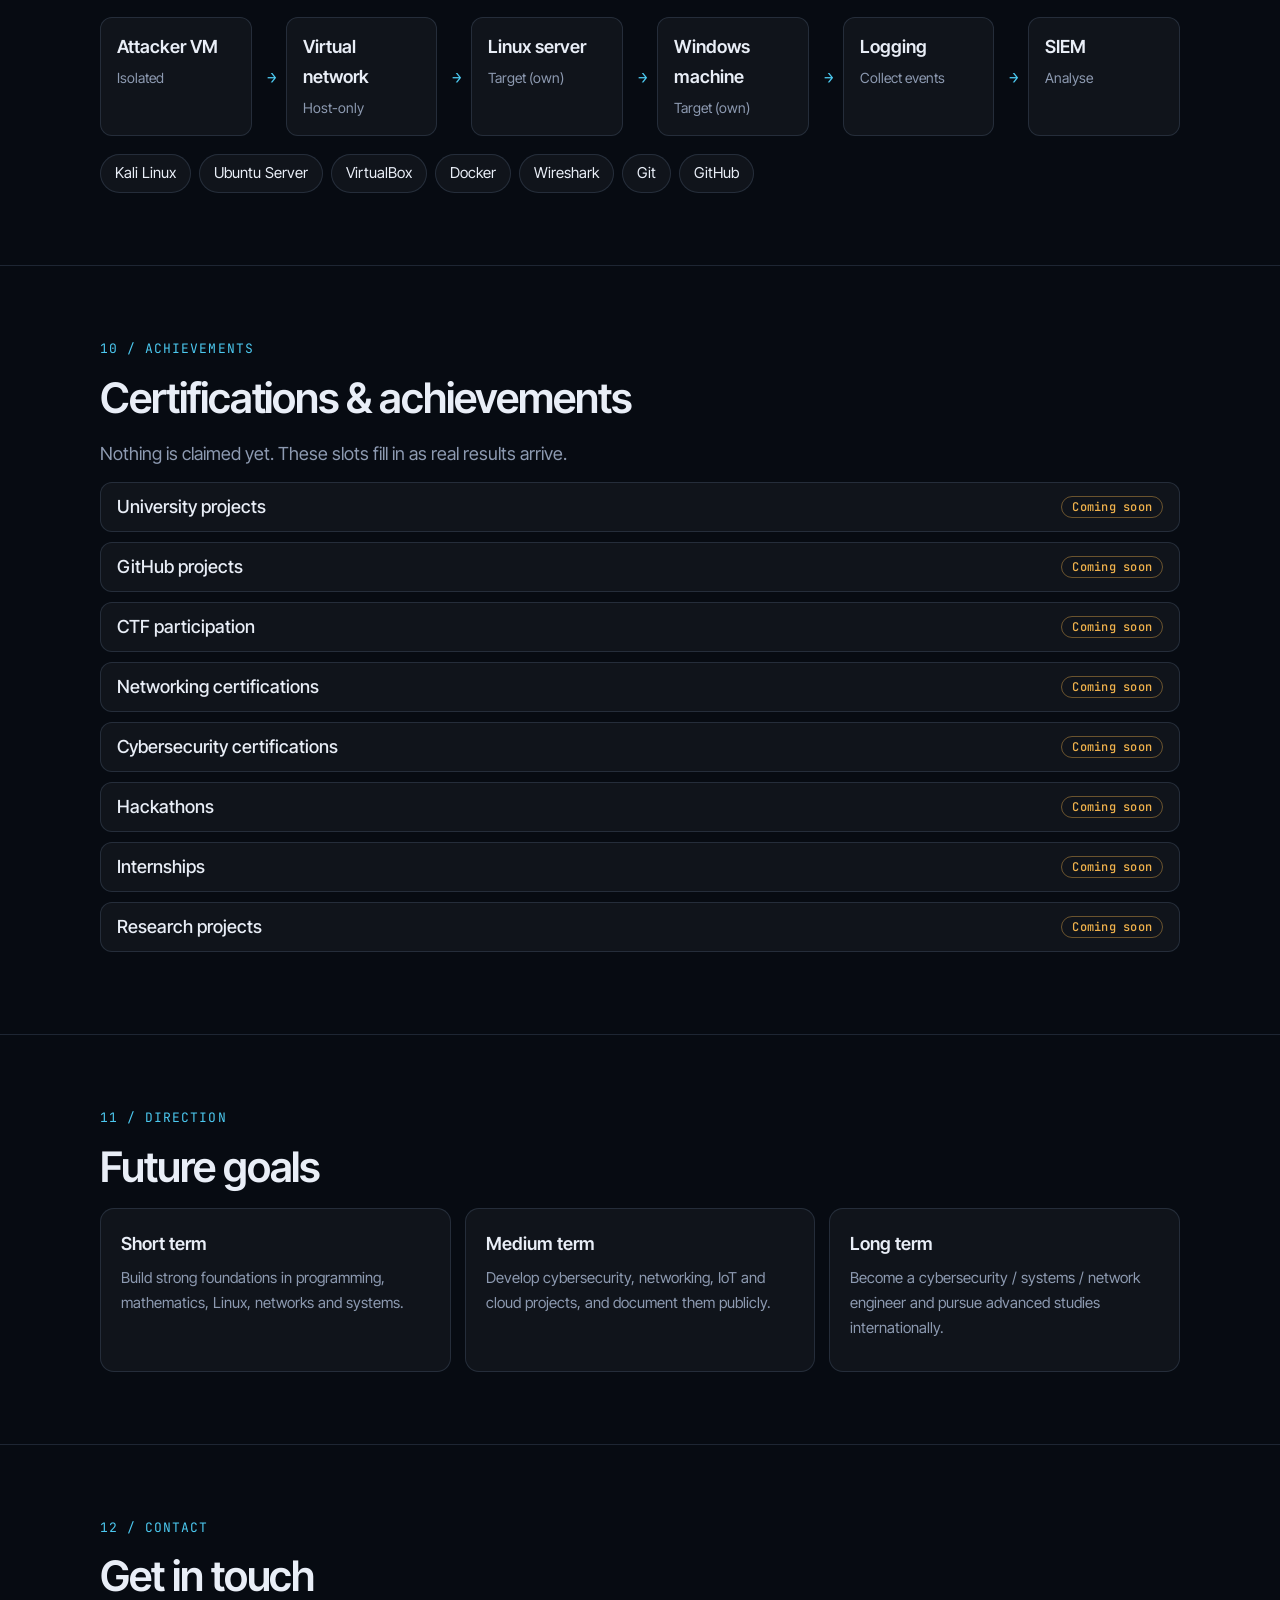
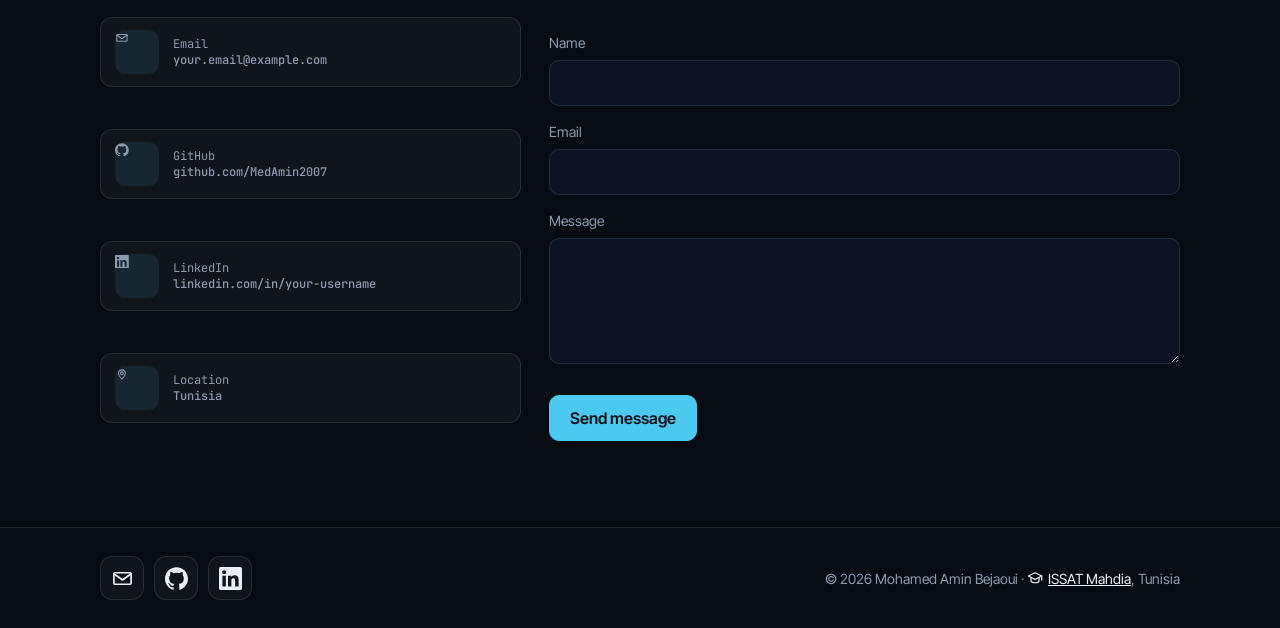
==== commit e48ee2b3: "Update portfolio" ====
--- a/index.html
+++ b/index.html
@@ -3,11 +3,11 @@
 <head>
   <meta charset="utf-8">
   <meta name="viewport" content="width=device-width, initial-scale=1, viewport-fit=cover">
-  <title>Mohamed Amin — Cybersecurity, Networks &amp; Intelligent Systems Student</title>
-  <meta name="description" content="Portfolio of Mohamed Amin, first-year SITC student at ISSAT Mahdia (Tunisia), exploring cybersecurity, computer networks, embedded systems, IoT, cloud computing and intelligent systems.">
+  <title>Mohamed Amin Bejaoui — Cybersecurity, Networks &amp; Intelligent Systems Student</title>
+  <meta name="description" content="Portfolio of Mohamed Amin Bejaoui, first-year SITC student at ISSAT Mahdia (Tunisia), exploring cybersecurity, computer networks, embedded systems, IoT, cloud computing and intelligent systems.">
   <meta name="theme-color" content="#070b12">
   <meta property="og:type" content="website">
-  <meta property="og:title" content="Mohamed Amin — Cybersecurity, Networks &amp; Intelligent Systems">
+  <meta property="og:title" content="Mohamed Amin Bejaoui — Cybersecurity, Networks &amp; Intelligent Systems">
   <meta property="og:description" content="First-year SITC student at ISSAT Mahdia building skills in cybersecurity, networks, embedded systems, IoT and AI.">
   <meta name="twitter:card" content="summary">
   <link rel="preconnect" href="https://fonts.googleapis.com">
@@ -19,7 +19,7 @@
 
 <header class="top">
   <div class="wrap bar">
-    <a class="brand" href="#home" aria-label="Mohamed Amin, home">MA<span>_</span></a>
+    <a class="brand" href="#home" aria-label="Mohamed Amin Bejaoui, home">MAB<span>_</span></a>
     <nav aria-label="Sections" id="nav">
       <a href="#about">About</a><a href="#education">Education</a><a href="#cybersecurity">Security</a>
       <a href="#networks">Networks</a><a href="#iot">IoT</a><a href="#projects">Projects</a>
@@ -41,7 +41,7 @@
         <h1>Building secure systems at the intersection of cybersecurity, networks &amp; intelligent technologies.</h1>
         <p class="lead">First-year SITC student at ISSAT Mahdia, exploring cybersecurity, computer networks, embedded systems, IoT, cloud computing and intelligent systems.</p>
         <ul class="meta mono">
-          <li>Mohamed Amin</li><li>First-year student</li><li>Tunisia</li>
+          <li>Mohamed Amin Bejaoui</li><li>First-year student</li><li>Tunisia</li>
         </ul>
         <p class="track mono">SITC — Systèmes Intelligents, Télécommunications et Cybersécurité</p>
         <div class="cta">
@@ -194,7 +194,7 @@
   </section>
 </main>
 
-<footer><div class="wrap foot"><div class="socials" id="socials"></div><div data-th="footer">© 2026 Mohamed Amin</div></div></footer>
+<footer><div class="wrap foot"><div class="socials" id="socials"></div><div data-th="footer">© 2026 Mohamed Amin Bejaoui</div></div></footer>
 <noscript><p class="wrap">Please enable JavaScript to see the full portfolio.</p></noscript>
 
 <script src="js/data.js"></script>
--- a/css/styles.css
+++ b/css/styles.css
@@ -7,7 +7,8 @@
 *,*::before,*::after{box-sizing:border-box}
 html{scroll-behavior:smooth;scroll-padding-top:72px;-webkit-text-size-adjust:100%}
 body{margin:0;background:var(--bg);color:var(--ink);font:17px/1.65 var(--sans);overflow-x:clip}
-body::before{content:"";position:fixed;inset:0;z-index:-1;pointer-events:none;
+body{position:relative}
+body::before{content:"";position:absolute;top:0;left:0;right:0;height:100vh;z-index:-1;pointer-events:none;
   background:linear-gradient(var(--line) 1px,transparent 1px) 0 0/56px 56px,linear-gradient(90deg,var(--line) 1px,transparent 1px) 0 0/56px 56px;
   opacity:.35;-webkit-mask:radial-gradient(ellipse 80% 60% at 70% 0,#000,transparent);mask:radial-gradient(ellipse 80% 60% at 70% 0,#000,transparent)}
 a{color:var(--cyan)}
@@ -47,7 +48,7 @@
 .btn{display:inline-flex;align-items:center;justify-content:center;min-height:46px;padding:10px 20px;border-radius:10px;border:1px solid var(--line);background:var(--panel);color:var(--ink);font:500 16px var(--sans);text-decoration:none;cursor:pointer;transition:border-color .2s,transform .2s}
 .btn:hover{border-color:var(--cyan);transform:translateY(-1px)}
 .btn.primary{background:var(--cyan);border-color:var(--cyan);color:#001018;font-weight:600}
-.term{border:1px solid var(--line);border-radius:14px;background:rgba(10,16,28,.85);-webkit-backdrop-filter:blur(10px);backdrop-filter:blur(10px);overflow:hidden}
+.term{border:1px solid var(--line);border-radius:14px;background:rgba(10,16,28,.92);overflow:hidden}
 .term-bar{display:flex;align-items:center;gap:7px;padding:10px 14px;border-bottom:1px solid var(--line);font-size:12px;color:var(--muted)}
 .term-bar i{width:10px;height:10px;border-radius:50%;background:var(--line)}
 .term-bar span{margin-inline-start:auto}
@@ -76,7 +77,7 @@
 .years::-webkit-scrollbar,.tabs::-webkit-scrollbar,.filters::-webkit-scrollbar{display:none}
 .years button,.tabs button,.filters button{flex:0 0 auto;min-height:44px;padding:8px 16px;border-radius:999px;border:1px solid var(--line);background:var(--panel);color:var(--muted);font:500 15px var(--sans);cursor:pointer}
 [aria-selected="true"],[aria-pressed="true"]{color:#001018!important;background:var(--cyan)!important;border-color:var(--cyan)!important}
-.panel{border:1px solid var(--line);border-radius:14px;background:var(--panel);padding:20px;margin-bottom:8px;-webkit-backdrop-filter:blur(8px);backdrop-filter:blur(8px)}
+.panel{border:1px solid var(--line);border-radius:14px;background:var(--panel);padding:20px;margin-bottom:8px}
 .panel h4{margin:0 0 6px;font-size:19px}.panel p{margin:0;color:var(--muted)}
 .chips{list-style:none;padding:0;margin:18px 0 0;display:flex;flex-wrap:wrap;gap:8px}
 .chips li{border:1px solid var(--line);background:var(--panel);border-radius:999px;padding:6px 14px;font-size:15px}
@@ -159,3 +160,11 @@
 .socials a{width:44px;height:44px;border-radius:12px;display:grid;place-items:center;border:1px solid var(--line);background:var(--panel);color:var(--ink);font-size:20px;transition:border-color .2s,color .2s}
 .socials a:hover{border-color:var(--cyan);color:var(--cyan)}
 @media(prefers-reduced-motion:reduce){html{scroll-behavior:auto}*{animation:none!important;transition:none!important}.reveal{opacity:1;transform:none}}
+
+/* scrolling robustness */
+.hero-grid>*,.contact-grid>*,.cards>*{min-width:0}
+.card,.panel,.flow li,.skill div,p{overflow-wrap:anywhere}
+.years,.tabs,.filters,nav{overscroll-behavior-x:contain;-webkit-overflow-scrolling:touch}
+.term-body{min-height:240px}
+.reveal{transition-duration:.4s}
+@media(max-width:759px){.reveal{opacity:1;transform:none;transition:none}}
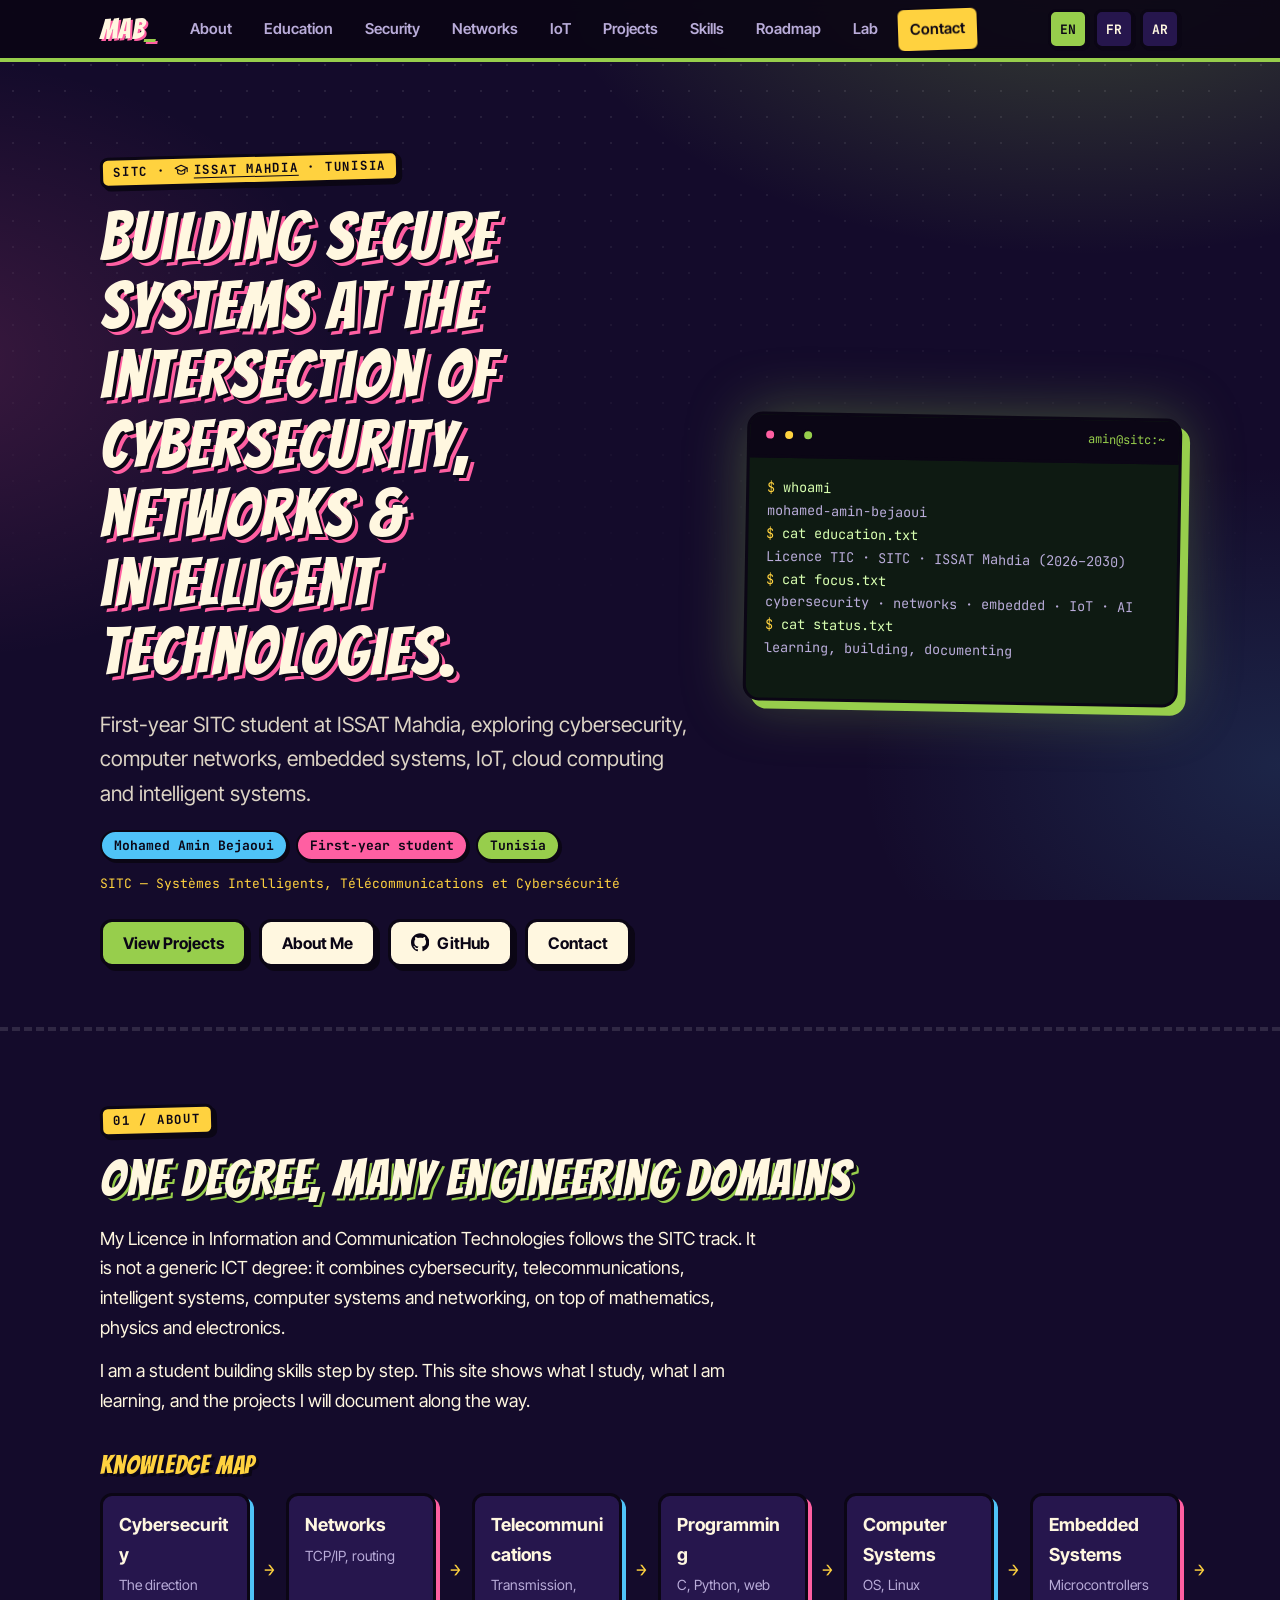
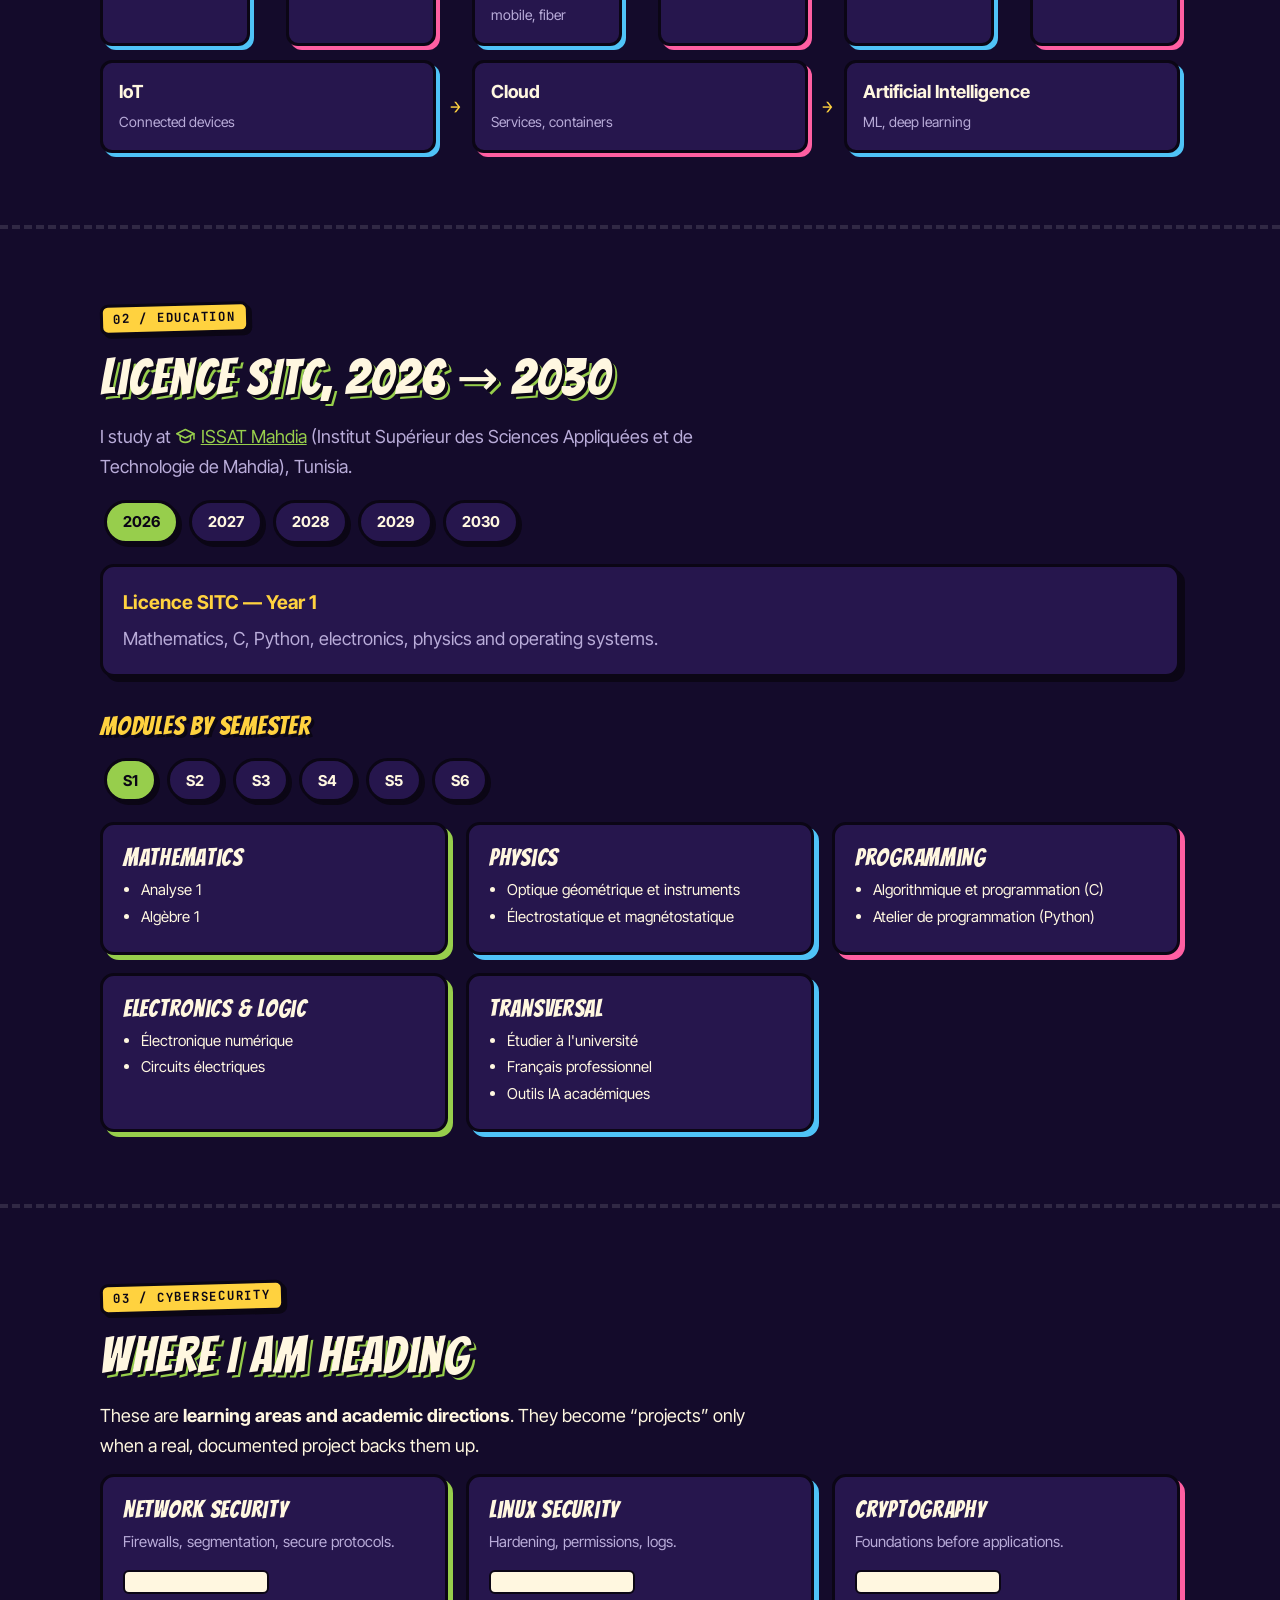
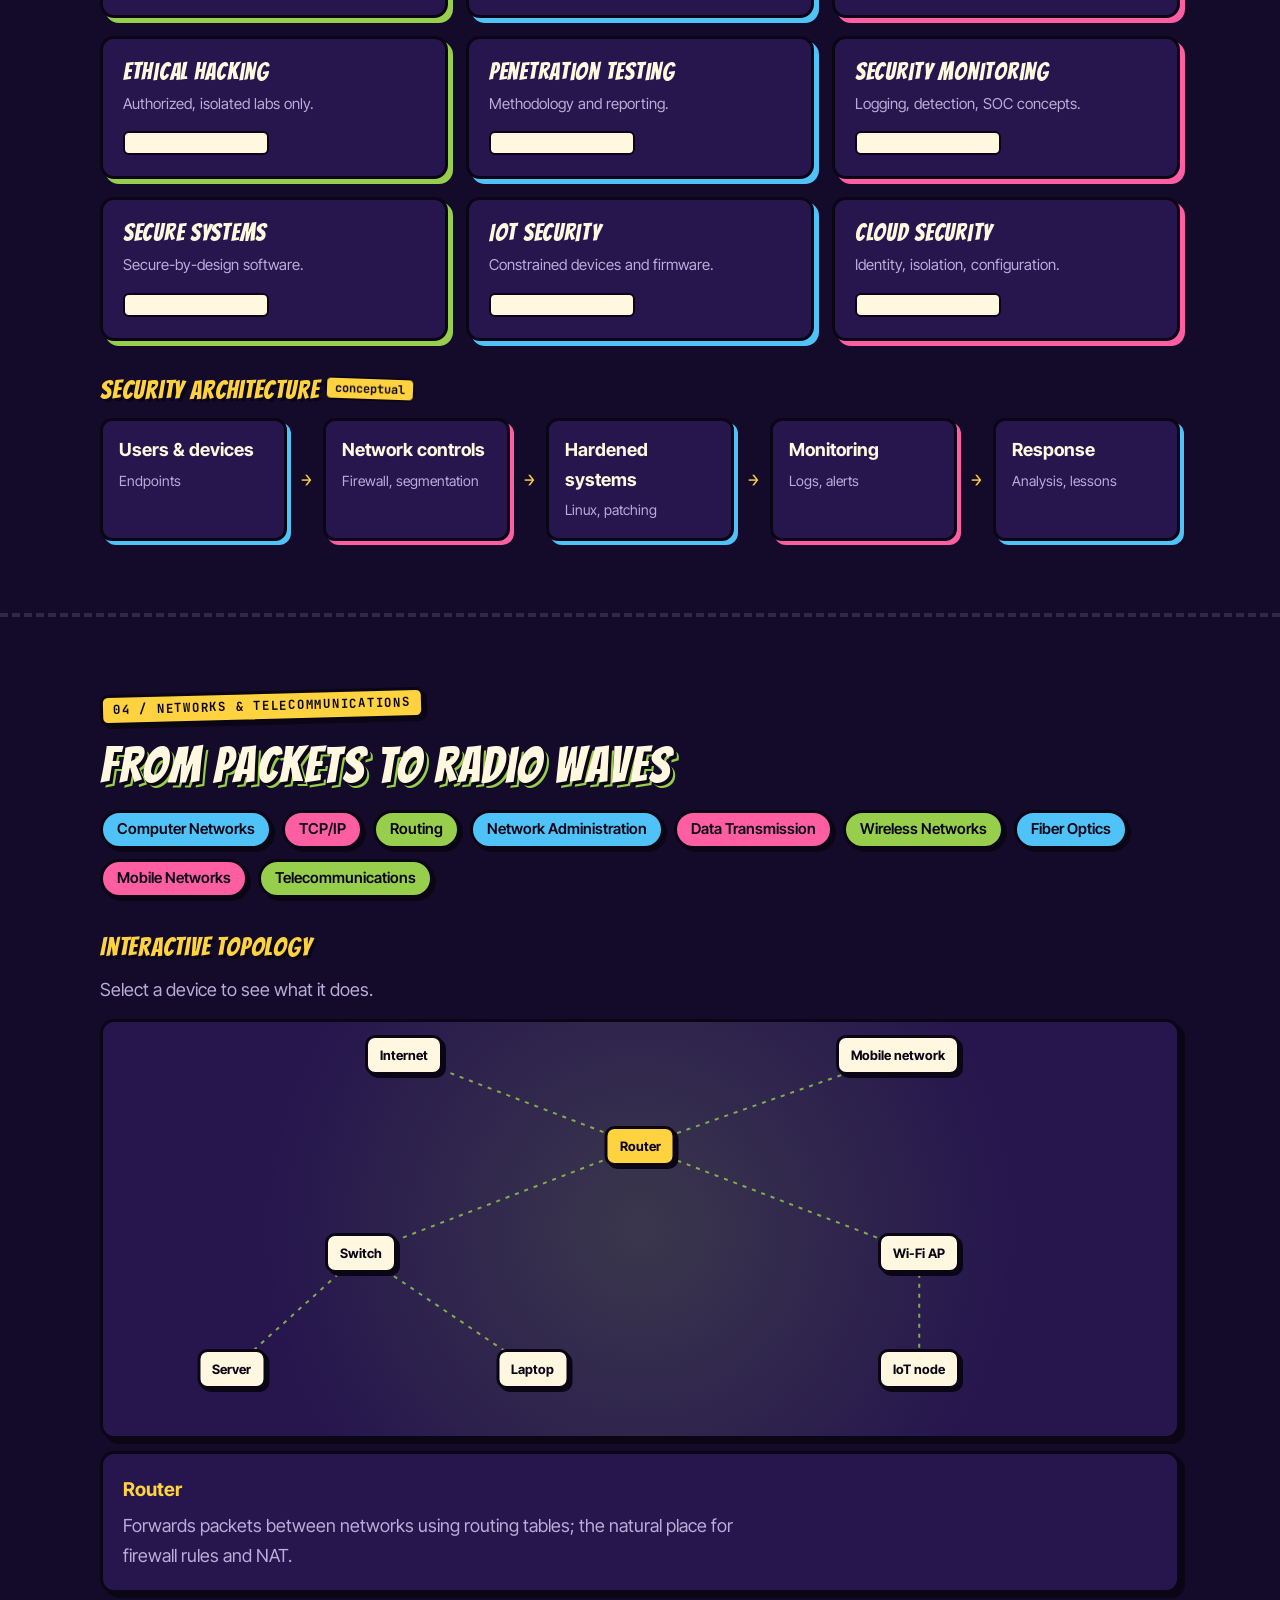
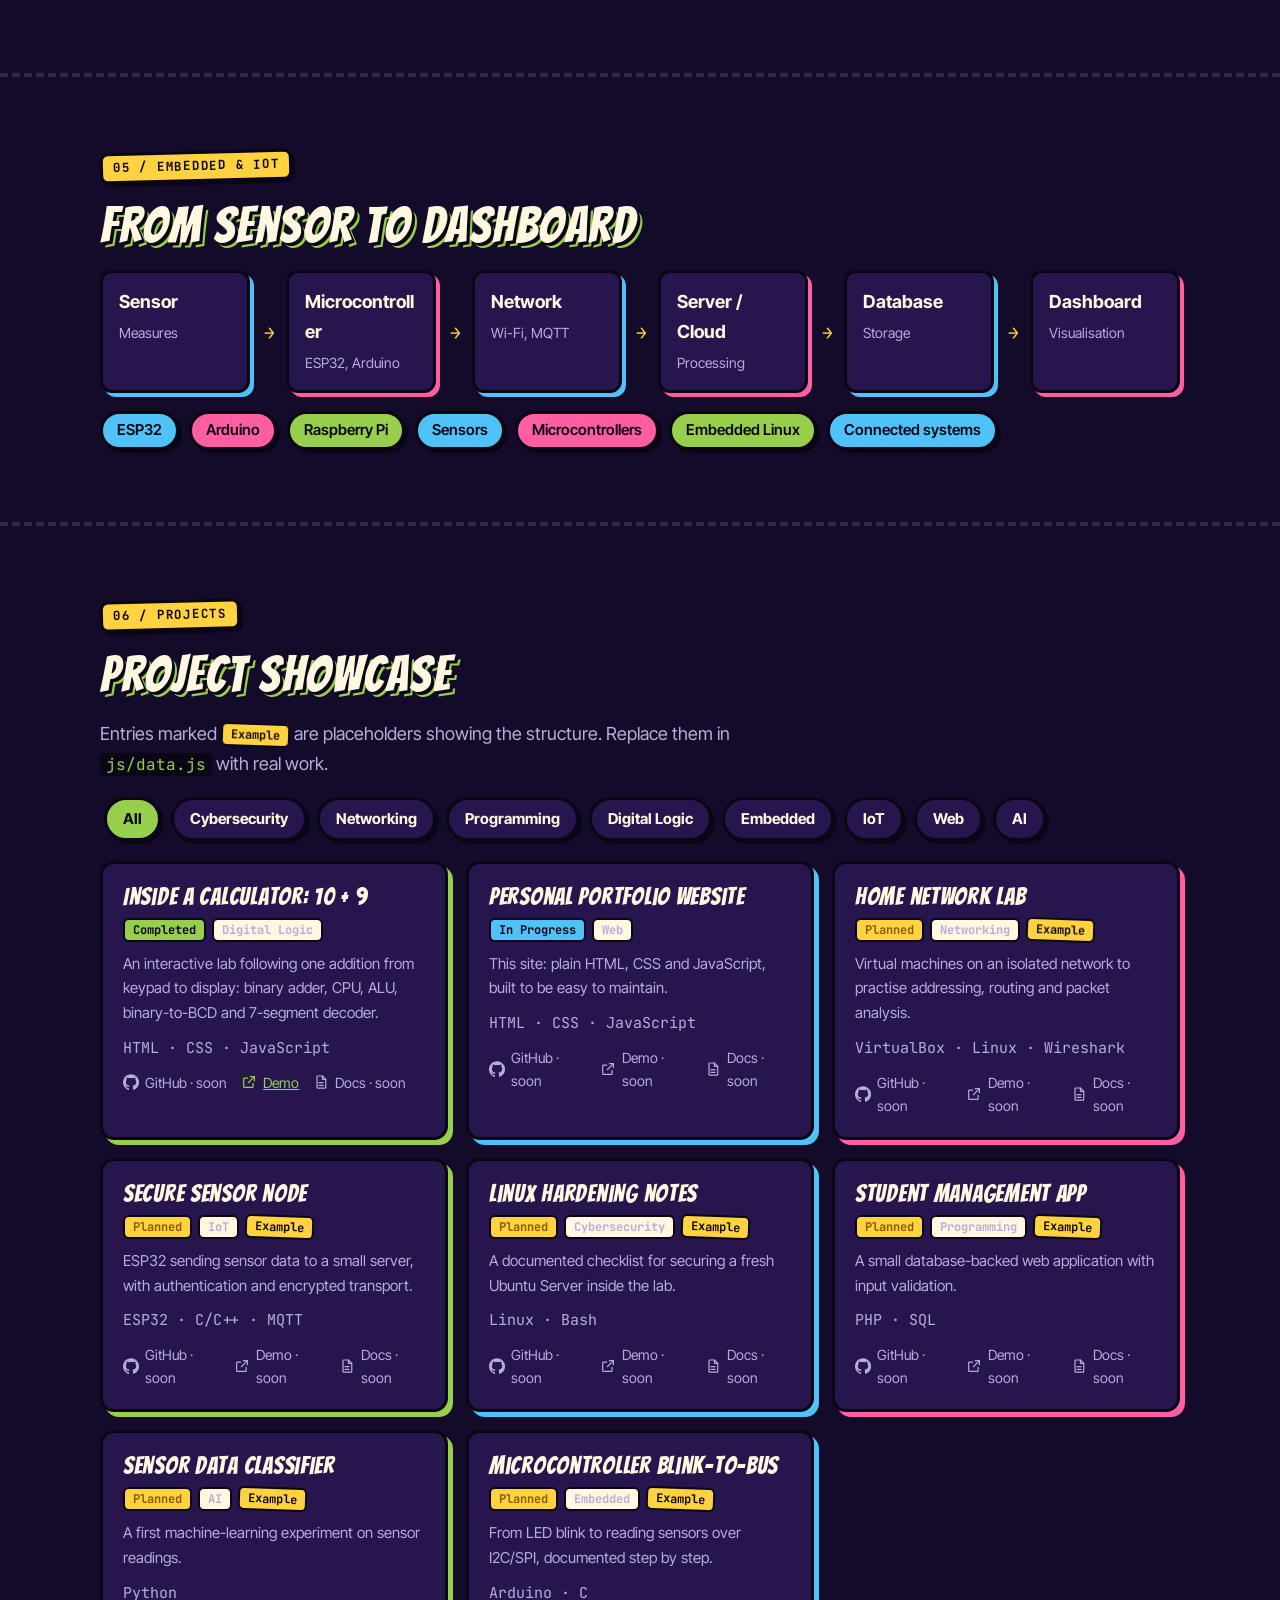
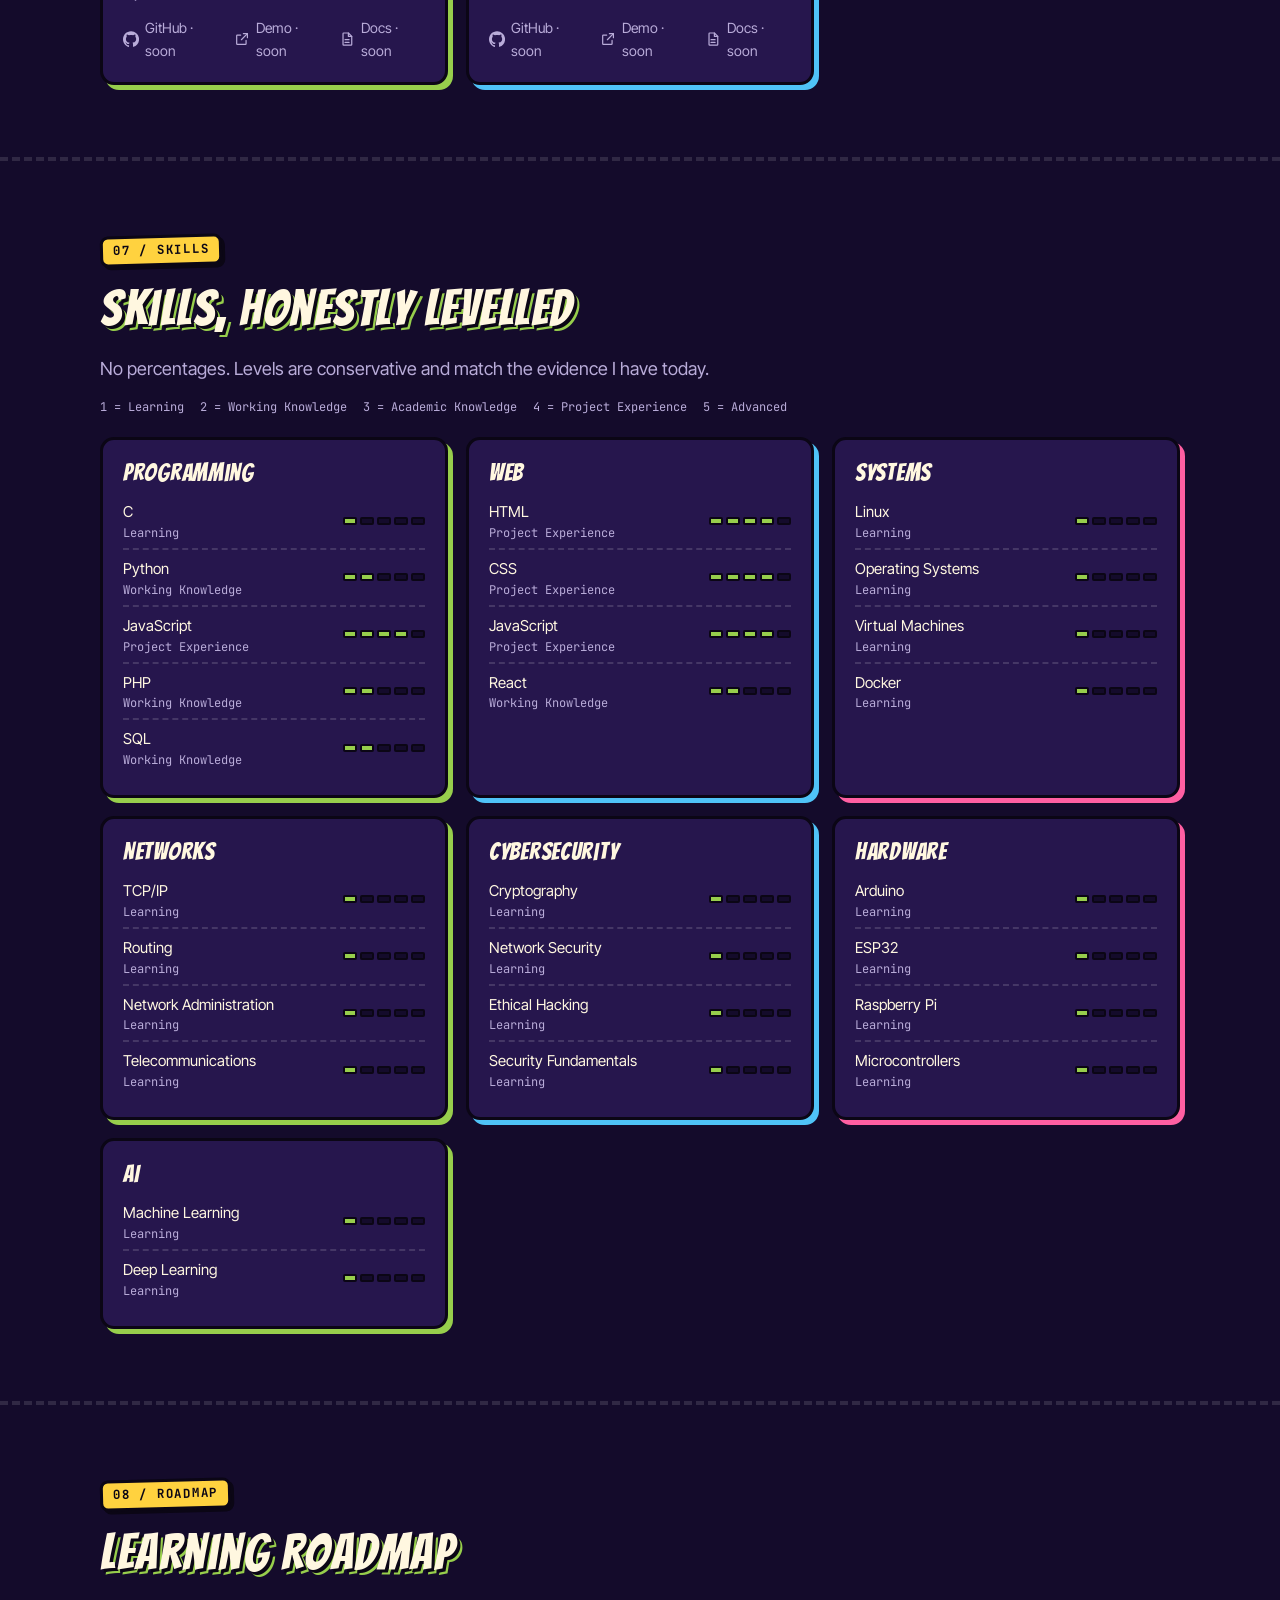
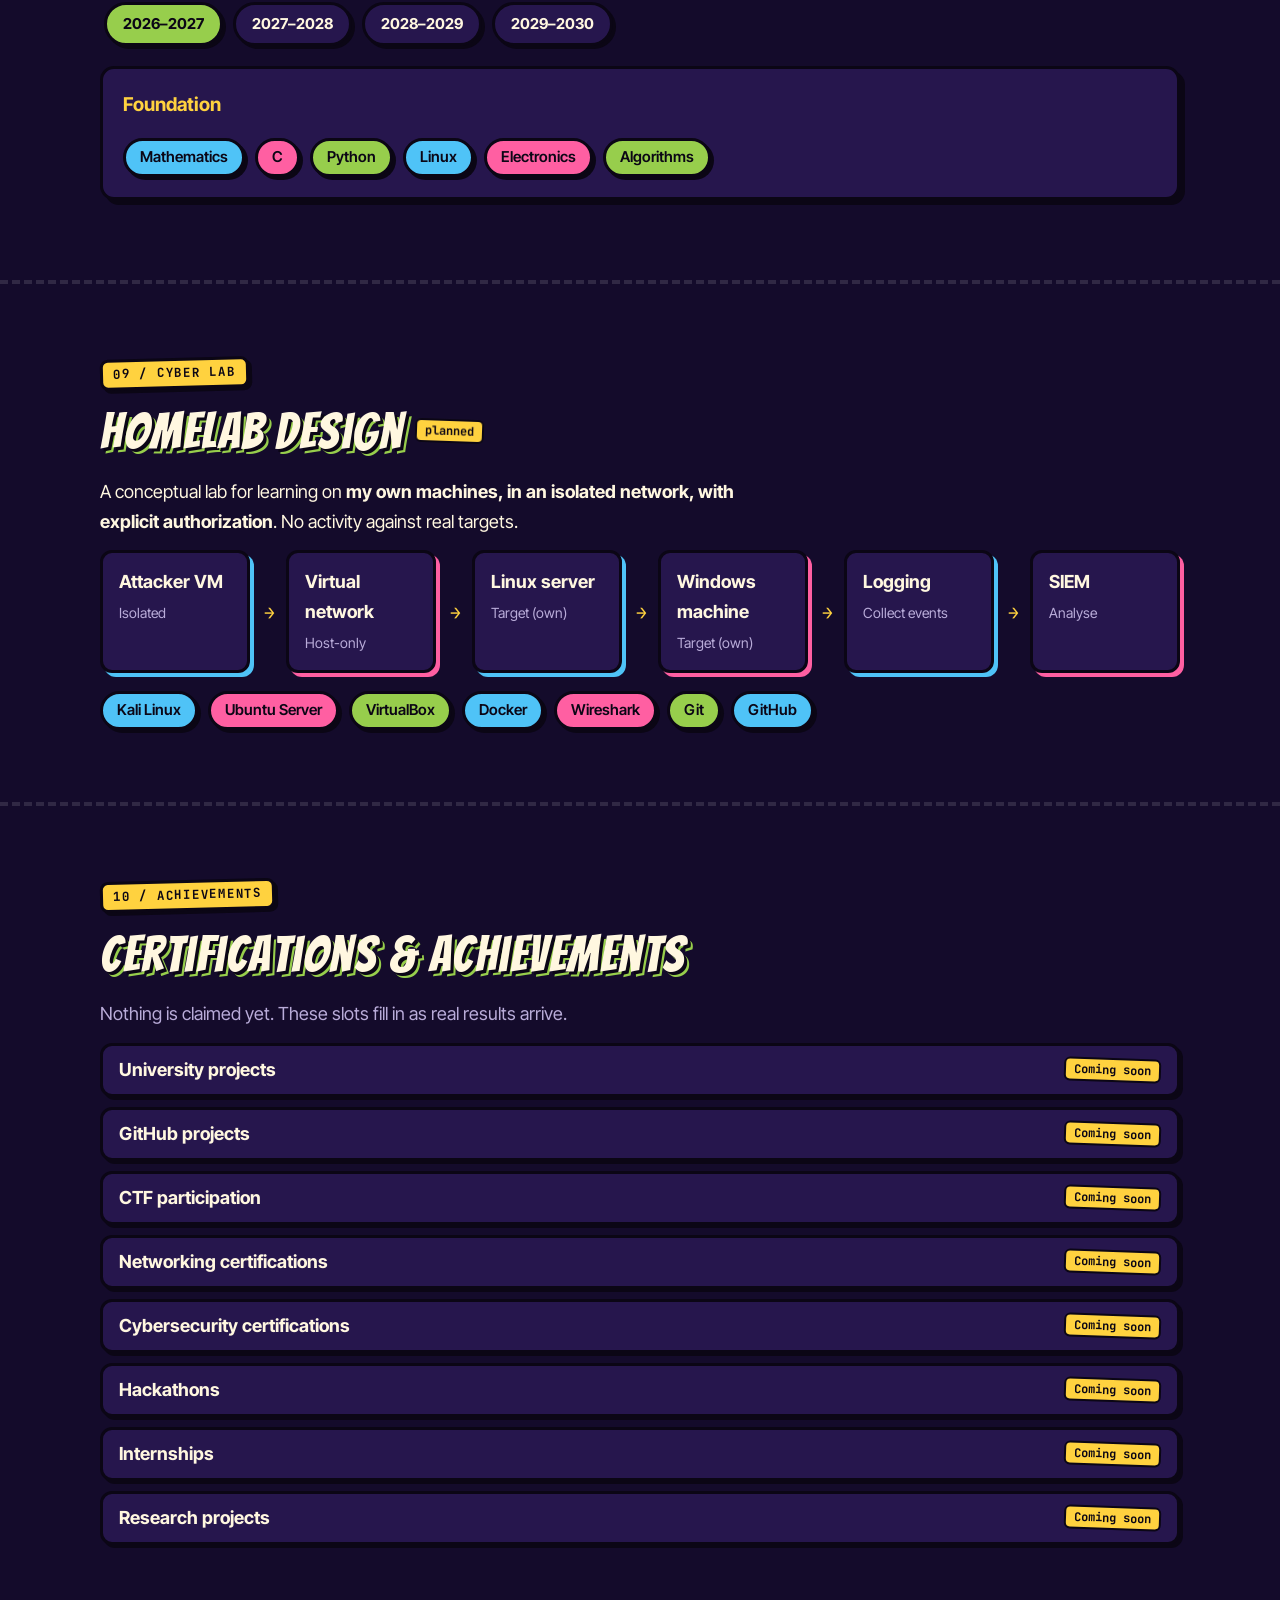
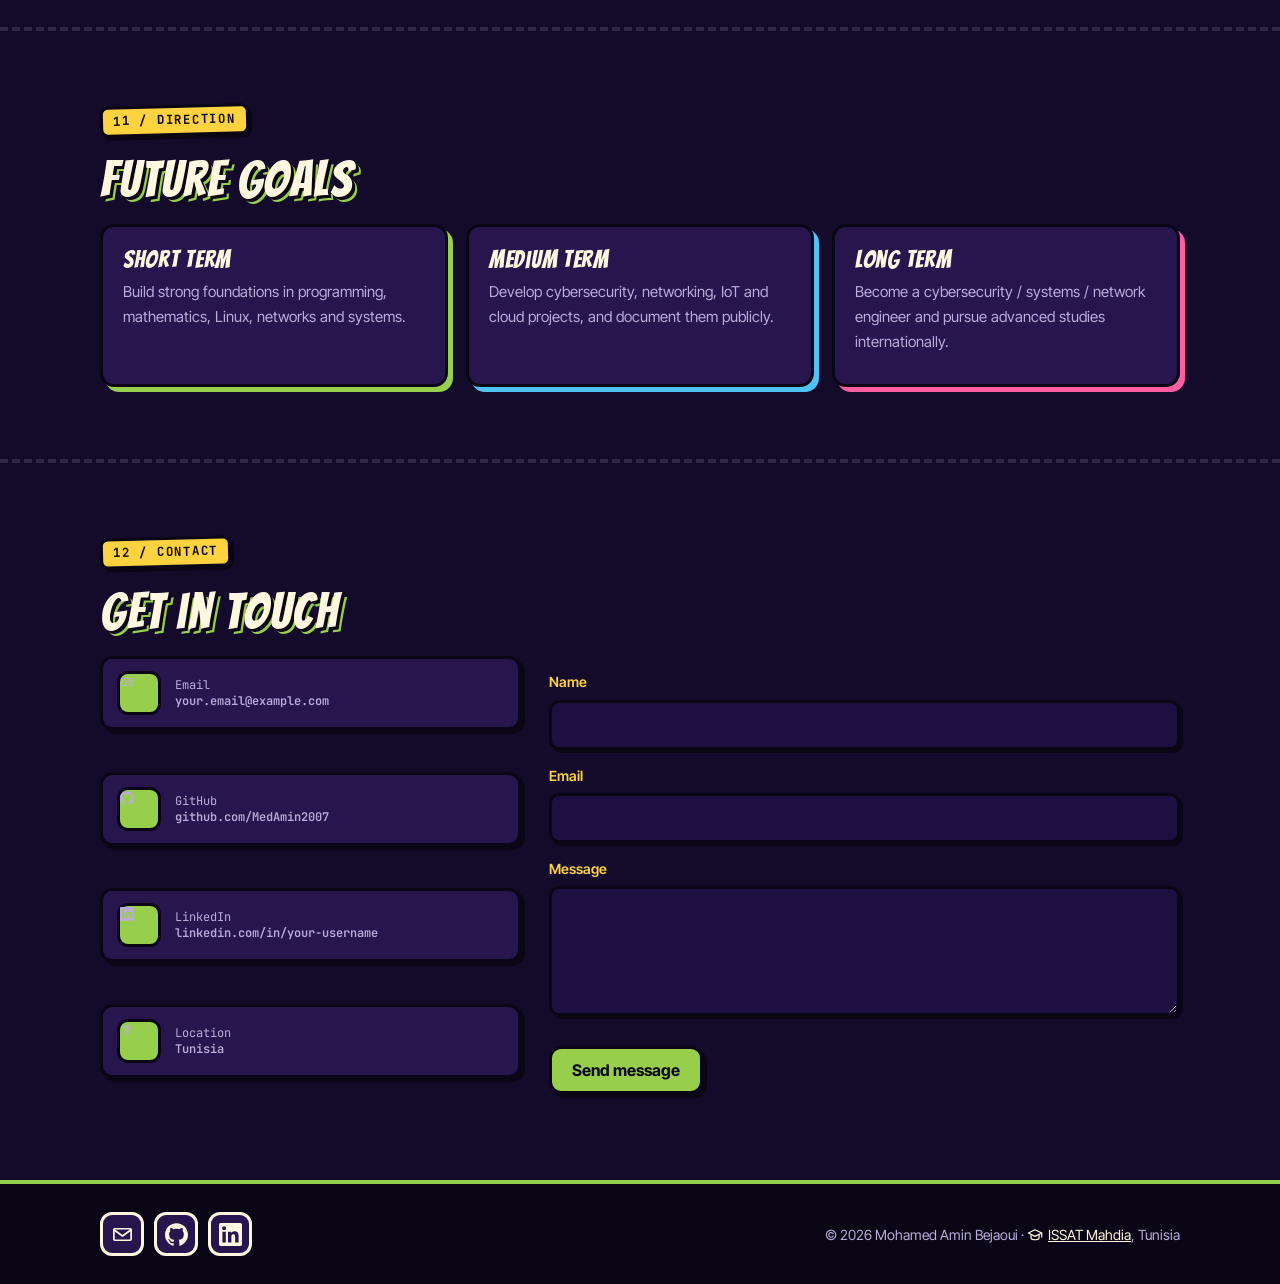
==== commit 177a07c2: "Initial portfolio" ====
--- a/index.html
+++ b/index.html
@@ -5,13 +5,16 @@
   <meta name="viewport" content="width=device-width, initial-scale=1, viewport-fit=cover">
   <title>Mohamed Amin Bejaoui — Cybersecurity, Networks &amp; Intelligent Systems Student</title>
   <meta name="description" content="Portfolio of Mohamed Amin Bejaoui, first-year SITC student at ISSAT Mahdia (Tunisia), exploring cybersecurity, computer networks, embedded systems, IoT, cloud computing and intelligent systems.">
-  <meta name="theme-color" content="#070b12">
+  <meta name="theme-color" content="#0b0615">
   <meta property="og:type" content="website">
   <meta property="og:title" content="Mohamed Amin Bejaoui — Cybersecurity, Networks &amp; Intelligent Systems">
   <meta property="og:description" content="First-year SITC student at ISSAT Mahdia building skills in cybersecurity, networks, embedded systems, IoT and AI.">
   <meta name="twitter:card" content="summary">
+  <script>document.documentElement.classList.add("js")</script>
   <link rel="preconnect" href="https://fonts.googleapis.com">
-  <link href="https://fonts.googleapis.com/css2?family=Inter+Tight:wght@400;500;600;700&family=JetBrains+Mono:wght@400;500&family=Noto+Sans+Arabic:wght@400;500;600;700&display=swap" rel="stylesheet">
+  <link rel="preconnect" href="https://fonts.gstatic.com" crossorigin>
+  <link rel="icon" href="data:image/svg+xml,%3Csvg xmlns=%27http://www.w3.org/2000/svg%27 viewBox=%270 0 100 100%27%3E%3Ctext y=%27.9em%27 font-size=%2790%27%3E%F0%9F%8C%80%3C/text%3E%3C/svg%3E">
+  <link href="https://fonts.googleapis.com/css2?family=Bangers&family=Inter+Tight:wght@400;500;600;700&family=JetBrains+Mono:wght@400;500&family=Noto+Sans+Arabic:wght@400;500;600;700&display=swap" rel="stylesheet">
   <link rel="stylesheet" href="css/styles.css">
 </head>
 <body>
@@ -197,10 +200,10 @@
 <footer><div class="wrap foot"><div class="socials" id="socials"></div><div data-th="footer">© 2026 Mohamed Amin Bejaoui</div></div></footer>
 <noscript><p class="wrap">Please enable JavaScript to see the full portfolio.</p></noscript>
 
-<script src="js/data.js"></script>
-<script src="js/i18n/en.js"></script>
-<script src="js/i18n/fr.js"></script>
-<script src="js/i18n/ar.js"></script>
-<script src="js/main.js"></script>
+<script src="js/data.js" defer></script>
+<script src="js/i18n/en.js" defer></script>
+<script src="js/i18n/fr.js" defer></script>
+<script src="js/i18n/ar.js" defer></script>
+<script src="js/main.js" defer></script>
 </body>
 </html>
--- a/css/styles.css
+++ b/css/styles.css
@@ -1,129 +1,174 @@
+/* Portfolio — Rick & Morty x Regular Show. Same selectors as before, so js/main.js keeps working. */
 :root{
-  --bg:#070b12;--bg2:#0c1322;--panel:rgba(255,255,255,.04);--line:rgba(150,180,220,.16);
-  --ink:#e9eef7;--muted:#8d9ab1;--cyan:#4cc9f0;--green:#3ddc84;--warn:#f0b24c;
+  --bg:#140b2b;--bg2:#1d1040;--panel:#26164d;--line:rgba(255,255,255,.14);
+  --ink:#fff7e0;--muted:#b9acd9;--black:#0b0615;
+  --portal:#97ce4c;--blue:#4fc3f7;--pink:#ff5fa2;--yellow:#ffd23f;
+  --cyan:var(--portal);--green:#5be37d;--warn:var(--yellow);
   --sans:'Inter Tight',system-ui,-apple-system,'Segoe UI',sans-serif;
   --mono:'JetBrains Mono',ui-monospace,Menlo,Consolas,monospace;
+  --comic:'Bangers','Impact',system-ui,sans-serif;
+  --pop:3px 3px 0 var(--black);
 }
 *,*::before,*::after{box-sizing:border-box}
-html{scroll-behavior:smooth;scroll-padding-top:72px;-webkit-text-size-adjust:100%}
-body{margin:0;background:var(--bg);color:var(--ink);font:17px/1.65 var(--sans);overflow-x:clip}
-body{position:relative}
-body::before{content:"";position:absolute;top:0;left:0;right:0;height:100vh;z-index:-1;pointer-events:none;
-  background:linear-gradient(var(--line) 1px,transparent 1px) 0 0/56px 56px,linear-gradient(90deg,var(--line) 1px,transparent 1px) 0 0/56px 56px;
-  opacity:.35;-webkit-mask:radial-gradient(ellipse 80% 60% at 70% 0,#000,transparent);mask:radial-gradient(ellipse 80% 60% at 70% 0,#000,transparent)}
-a{color:var(--cyan)}
-a:focus-visible,button:focus-visible,input:focus-visible,textarea:focus-visible,summary:focus-visible{outline:2px solid var(--cyan);outline-offset:3px}
+html{scroll-behavior:smooth;scroll-padding-top:76px;-webkit-text-size-adjust:100%;color-scheme:dark}
+body{margin:0;color:var(--ink);font:17px/1.65 var(--sans);overflow-x:clip;position:relative;
+  background:radial-gradient(900px 500px at 85% -5%,rgba(151,206,76,.28),transparent 60%),
+  radial-gradient(700px 500px at -5% 40%,rgba(255,95,162,.16),transparent 60%),
+  radial-gradient(700px 500px at 100% 85%,rgba(79,195,247,.14),transparent 60%),var(--bg);background-attachment:fixed}
+body::before{content:"";position:fixed;inset:0;z-index:-1;pointer-events:none;opacity:.5;
+  background:radial-gradient(rgba(255,255,255,.2) 1.2px,transparent 1.6px) 0 0/26px 26px;
+  -webkit-mask:linear-gradient(#000,transparent 70%);mask:linear-gradient(#000,transparent 70%)}
+a{color:var(--portal)}
+a:focus-visible,button:focus-visible,input:focus-visible,textarea:focus-visible,summary:focus-visible{outline:3px solid var(--yellow);outline-offset:3px}
 .wrap{max-width:1120px;margin:0 auto;padding:0 20px}
 .mono{font-family:var(--mono)}
 .muted{color:var(--muted)}.small{font-size:14px}
-.skip{position:absolute;left:-999px;top:8px;background:var(--cyan);color:#001018;padding:8px 14px;border-radius:6px;z-index:99}
+.skip{position:absolute;left:-999px;top:8px;background:var(--yellow);color:var(--black);padding:8px 14px;border:3px solid var(--black);border-radius:8px;z-index:99}
 .skip:focus{left:8px}
-h1,h2,h3{font-weight:600;line-height:1.12;letter-spacing:-.025em;margin:0}
-h1{font-size:clamp(30px,5.2vw,56px)}
-h2{font-size:clamp(28px,4.4vw,42px);margin-bottom:18px}
-h3{font-size:20px;margin:36px 0 14px}
+h1,h2,h3{font-family:var(--comic);font-weight:400;line-height:1.05;letter-spacing:.03em;margin:0;text-shadow:var(--pop)}
+h1{font-size:clamp(36px,6vw,66px);text-shadow:3px 3px 0 var(--black),6px 6px 0 var(--pink)}
+h2{font-size:clamp(32px,5vw,50px);margin-bottom:18px;text-shadow:3px 3px 0 var(--black),5px 5px 0 var(--portal)}
+h3{font-size:26px;margin:36px 0 14px;color:var(--yellow)}
 p{margin:0 0 14px;max-width:66ch}
-.eyebrow{color:var(--cyan);font-size:13px;letter-spacing:.08em;text-transform:uppercase;margin:0 0 14px}
-.eyebrow a{color:inherit;text-decoration:underline;text-underline-offset:4px}
+.eyebrow{display:inline-block;color:var(--black);background:var(--yellow);border:3px solid var(--black);border-radius:8px;box-shadow:var(--pop);font-size:12.5px;font-weight:700;letter-spacing:.06em;text-transform:uppercase;margin:0 0 18px;padding:2px 10px;transform:rotate(-1.5deg)}
+.eyebrow a{color:inherit;text-decoration:underline;text-underline-offset:3px}
 footer a{color:var(--ink)}
-code{font-family:var(--mono);font-size:.88em;background:var(--panel);padding:1px 6px;border-radius:5px}
+code{font-family:var(--mono);font-size:.88em;background:var(--black);color:var(--portal);padding:1px 6px;border-radius:5px}
 
 /* header */
-.top{position:sticky;top:0;z-index:20;padding-top:env(safe-area-inset-top,0px);background:rgba(7,11,18,.8);-webkit-backdrop-filter:blur(12px);backdrop-filter:blur(12px);border-bottom:1px solid var(--line)}
-.bar{display:flex;align-items:center;gap:18px;min-height:56px}
-.brand{font:600 18px var(--mono);color:var(--ink);text-decoration:none}.brand span{color:var(--green)}
+.top{position:sticky;top:0;z-index:20;padding-top:env(safe-area-inset-top,0px);background:rgba(11,6,21,.92);-webkit-backdrop-filter:blur(8px);backdrop-filter:blur(8px);border-bottom:4px solid var(--portal)}
+.bar{display:flex;align-items:center;gap:18px;min-height:58px}
+.brand{font:400 28px var(--comic);letter-spacing:.05em;color:var(--ink);text-decoration:none;text-shadow:2px 2px 0 var(--pink)}.brand span{color:var(--portal);animation:blink 1s steps(2) infinite}
 nav{display:flex;gap:4px;overflow-x:auto;scrollbar-width:none;flex:1}
 nav::-webkit-scrollbar{display:none}
-nav a{color:var(--muted);text-decoration:none;font-size:15px;padding:10px 12px;border-radius:8px;white-space:nowrap}
-nav a:hover,nav a.on{color:var(--ink);background:var(--panel)}
+nav a{color:var(--muted);text-decoration:none;font-weight:600;font-size:15px;padding:8px 12px;border-radius:8px;white-space:nowrap;border:2px solid transparent}
+nav a:hover,nav a.on{color:var(--black);background:var(--yellow);border-color:var(--black);transform:rotate(-2deg)}
 
 /* hero */
-.hero{padding:56px 0 40px}
+.hero{padding:56px 0 40px;border-top:0}
 .hero-grid{display:grid;gap:36px;align-items:center}
-.lead{font-size:clamp(18px,2.2vw,21px);color:var(--muted);margin:20px 0 18px}
+.lead{font-size:clamp(18px,2.2vw,21px);color:var(--ink);opacity:.85;margin:20px 0 18px}
 .meta{display:flex;flex-wrap:wrap;gap:8px;list-style:none;padding:0;margin:0 0 12px;font-size:13px}
-.meta li{border:1px solid var(--line);border-radius:999px;padding:4px 12px;background:var(--panel)}
-.track{font-size:13px;color:var(--muted);margin:0 0 24px}
-.cta{display:flex;flex-wrap:wrap;gap:10px}
-.btn{display:inline-flex;align-items:center;justify-content:center;min-height:46px;padding:10px 20px;border-radius:10px;border:1px solid var(--line);background:var(--panel);color:var(--ink);font:500 16px var(--sans);text-decoration:none;cursor:pointer;transition:border-color .2s,transform .2s}
-.btn:hover{border-color:var(--cyan);transform:translateY(-1px)}
-.btn.primary{background:var(--cyan);border-color:var(--cyan);color:#001018;font-weight:600}
-.term{border:1px solid var(--line);border-radius:14px;background:rgba(10,16,28,.92);overflow:hidden}
-.term-bar{display:flex;align-items:center;gap:7px;padding:10px 14px;border-bottom:1px solid var(--line);font-size:12px;color:var(--muted)}
-.term-bar i{width:10px;height:10px;border-radius:50%;background:var(--line)}
+.meta li{border:2px solid var(--black);border-radius:999px;padding:3px 12px;background:var(--blue);color:var(--black);font-weight:700;box-shadow:2px 2px 0 var(--black)}
+.meta li:nth-child(2){background:var(--pink)}.meta li:nth-child(3){background:var(--portal)}
+.track{font-size:13px;color:var(--yellow);margin:0 0 24px}
+.cta{display:flex;flex-wrap:wrap;gap:12px}
+.btn{display:inline-flex;align-items:center;justify-content:center;min-height:48px;padding:10px 20px;border-radius:12px;border:3px solid var(--black);background:var(--ink);color:var(--black);font:700 16px var(--sans);text-decoration:none;cursor:pointer;box-shadow:4px 4px 0 var(--black);transition:transform .12s,box-shadow .12s}
+.btn:hover{transform:translate(-2px,-2px);box-shadow:6px 6px 0 var(--black)}
+.btn:active{transform:translate(3px,3px);box-shadow:1px 1px 0 var(--black)}
+.btn.primary{background:var(--portal)}
+.term{border:3px solid var(--black);border-radius:16px;background:#0e1a12;overflow:hidden;box-shadow:8px 8px 0 var(--portal),0 0 60px rgba(151,206,76,.35);transform:rotate(1deg);direction:ltr;text-align:left}
+.term-bar{display:flex;align-items:center;gap:7px;padding:10px 14px;background:var(--black);border-bottom:3px solid var(--black);font-size:12px;color:var(--portal)}
+.term-bar i{width:12px;height:12px;border-radius:50%;border:2px solid var(--black);background:var(--pink)}
+.term-bar i:nth-child(2){background:var(--yellow)}.term-bar i:nth-child(3){background:var(--portal)}
 .term-bar span{margin-inline-start:auto}
-.term-body{margin:0;padding:18px;min-height:210px;font-size:13.5px;line-height:1.7;white-space:pre-wrap;word-break:break-word;color:var(--ink)}
-.term-body .p{color:var(--green)}.term-body .o{color:var(--muted)}
-.caret{display:inline-block;width:8px;height:15px;background:var(--green);vertical-align:-2px;animation:blink 1s steps(2) infinite}
+.term-body{margin:0;padding:18px;min-height:240px;font-size:13.5px;line-height:1.7;white-space:pre-wrap;word-break:break-word;color:#d8ffb0}
+.term-body .p{color:var(--yellow)}.term-body .o{color:var(--muted)}
+.caret{display:inline-block;width:8px;height:15px;background:var(--portal);vertical-align:-2px;animation:blink 1s steps(2) infinite}
 @keyframes blink{50%{opacity:0}}
 
 /* sections */
-section{padding:72px 0;border-top:1px solid var(--line)}
-.hero{border-top:0}
-.reveal{opacity:0;transform:translateY(18px);transition:opacity .6s ease,transform .6s ease}
-.reveal.in{opacity:1;transform:none}
+section{padding:72px 0;border-top:4px dashed rgba(255,255,255,.12)}
+.js .reveal{opacity:0;transform:translateY(18px) rotate(.4deg);transition:opacity .4s ease,transform .4s ease}
+.js .reveal.in{opacity:1;transform:none}
 
 /* flow */
 .flow{list-style:none;margin:0;padding:0;display:grid;gap:26px}
-.flow li{position:relative;border:1px solid var(--line);border-radius:12px;background:var(--panel);padding:14px 16px}
-.flow li::after{content:"↓";position:absolute;left:50%;bottom:-24px;transform:translateX(-50%);color:var(--cyan);font:16px var(--mono)}
+.flow li{position:relative;border:3px solid var(--black);border-radius:12px;background:var(--panel);padding:14px 16px;box-shadow:4px 4px 0 var(--blue)}
+.flow li:nth-child(even){box-shadow:4px 4px 0 var(--pink)}
+.flow li::after{content:"↓";position:absolute;left:50%;bottom:-26px;transform:translateX(-50%);color:var(--yellow);font:700 18px var(--mono)}
 .flow li:last-child::after{display:none}
-.flow b{display:block;font-weight:600}.flow span{font-size:14px;color:var(--muted)}
-.flow li{animation:none}
-.tag{font:500 12px var(--mono);color:var(--warn);border:1px solid rgba(240,178,76,.4);border-radius:999px;padding:2px 10px;vertical-align:middle;letter-spacing:.02em;text-transform:none}
+.flow b{display:block;font-weight:700}.flow span{font-size:14px;color:var(--muted)}
+.tag{font:700 12px var(--mono);color:var(--black);background:var(--yellow);border:2px solid var(--black);border-radius:6px;padding:2px 8px;vertical-align:middle;text-transform:none;text-shadow:none;letter-spacing:0;display:inline-block;transform:rotate(2deg)}
 
 /* tabs / panels */
-.years,.tabs,.filters{display:flex;gap:8px;overflow-x:auto;padding-bottom:6px;scrollbar-width:none;margin-bottom:14px}
+.years,.tabs,.filters{display:flex;gap:10px;overflow-x:auto;padding:4px 4px 10px;scrollbar-width:none;margin-bottom:10px}
 .years::-webkit-scrollbar,.tabs::-webkit-scrollbar,.filters::-webkit-scrollbar{display:none}
-.years button,.tabs button,.filters button{flex:0 0 auto;min-height:44px;padding:8px 16px;border-radius:999px;border:1px solid var(--line);background:var(--panel);color:var(--muted);font:500 15px var(--sans);cursor:pointer}
-[aria-selected="true"],[aria-pressed="true"]{color:#001018!important;background:var(--cyan)!important;border-color:var(--cyan)!important}
-.panel{border:1px solid var(--line);border-radius:14px;background:var(--panel);padding:20px;margin-bottom:8px}
-.panel h4{margin:0 0 6px;font-size:19px}.panel p{margin:0;color:var(--muted)}
-.chips{list-style:none;padding:0;margin:18px 0 0;display:flex;flex-wrap:wrap;gap:8px}
-.chips li{border:1px solid var(--line);background:var(--panel);border-radius:999px;padding:6px 14px;font-size:15px}
+.years button,.tabs button,.filters button{flex:0 0 auto;min-height:44px;padding:8px 16px;border-radius:999px;border:3px solid var(--black);background:var(--panel);color:var(--ink);font:700 15px var(--sans);cursor:pointer;box-shadow:3px 3px 0 var(--black)}
+.years button:hover,.tabs button:hover,.filters button:hover{background:var(--bg2)}
+.years [aria-selected="true"],.tabs [aria-selected="true"],.filters [aria-pressed="true"],.lang [aria-pressed="true"]{color:var(--black);background:var(--portal)}
+.node[aria-pressed="true"]{background:var(--yellow);color:var(--black)}
+.panel{border:3px solid var(--black);border-radius:14px;background:var(--panel);padding:20px;margin-bottom:8px;box-shadow:5px 5px 0 var(--black)}
+.panel h4{margin:0 0 6px;font-size:19px;color:var(--yellow)}.panel p{margin:0;color:var(--muted)}
+.chips{list-style:none;padding:0;margin:18px 0 0;display:flex;flex-wrap:wrap;gap:10px}
+.chips li{border:3px solid var(--black);background:var(--panel);border-radius:999px;padding:4px 14px;font-size:15px;font-weight:600;box-shadow:3px 3px 0 var(--black)}
+.chips li:nth-child(3n+1){background:var(--blue);color:var(--black)}
+.chips li:nth-child(3n+2){background:var(--pink);color:var(--black)}
+.chips li:nth-child(3n){background:var(--portal);color:var(--black)}
 
 /* cards */
-.cards{display:grid;gap:14px}
-.card{border:1px solid var(--line);border-radius:14px;background:var(--panel);padding:20px;transition:border-color .2s,transform .2s}
-.card:hover{border-color:rgba(76,201,240,.5);transform:translateY(-2px)}
-.card h4{margin:0 0 8px;font-size:18px;font-weight:600}
+.cards{display:grid;gap:18px}
+.card{border:3px solid var(--black);border-radius:14px;background:var(--panel);padding:20px;box-shadow:5px 5px 0 var(--portal);transition:transform .15s,box-shadow .15s}
+.card:nth-child(3n+2){box-shadow:5px 5px 0 var(--blue)}.card:nth-child(3n){box-shadow:5px 5px 0 var(--pink)}
+.card:hover{transform:translate(-3px,-3px) rotate(-.6deg);box-shadow:9px 9px 0 var(--yellow)}
+.card h4{margin:0 0 8px;font:400 24px var(--comic);letter-spacing:.03em}
 .card p{margin:0 0 10px;font-size:15px;color:var(--muted)}
 .card ul{margin:0;padding-inline-start:18px;font-size:15px;color:var(--ink)}
 .card li{margin:2px 0}
-.status{font:500 12px var(--mono);border-radius:999px;padding:2px 10px;border:1px solid var(--line);margin-inline-end:6px}
-.s-Planned{color:var(--warn)}.s-InProgress{color:var(--cyan)}.s-Completed{color:var(--green)}
+.status{font:700 12px var(--mono);border-radius:6px;padding:2px 8px;border:2px solid var(--black);background:var(--ink);margin-inline-end:6px;display:inline-block}
+.s-Planned{color:#8a5a00;background:var(--yellow)}.s-InProgress{color:var(--black);background:var(--blue)}.s-Completed{color:var(--black);background:var(--portal)}
 .links{display:flex;gap:14px;font-size:14px;margin-top:6px}.links span{color:var(--muted)}
 
 /* skills */
 .legend{list-style:none;display:flex;flex-wrap:wrap;gap:6px 16px;padding:0;margin:0 0 20px;font-size:12px;color:var(--muted)}
-.skill{display:flex;justify-content:space-between;align-items:center;gap:10px;padding:7px 0;border-top:1px solid var(--line);font-size:15px}
+.skill{display:flex;justify-content:space-between;align-items:center;gap:10px;padding:7px 0;border-top:2px dashed var(--line);font-size:15px}
 .skill:first-of-type{border-top:0}
 .skill small{display:block;font:12px var(--mono);color:var(--muted)}
-.meter{display:flex;gap:3px;flex:none}.meter i{width:14px;height:6px;border-radius:2px;background:var(--line)}.meter i.f{background:var(--cyan)}
+.meter{display:flex;gap:3px;flex:none}.meter i{width:14px;height:8px;border-radius:2px;border:2px solid var(--black);background:var(--bg)}.meter i.f{background:var(--portal)}
 
 /* topology */
-.topo{position:relative;height:380px;border:1px solid var(--line);border-radius:14px;background:var(--panel);margin-bottom:12px;overflow:hidden}
+.topo{position:relative;height:380px;border:3px solid var(--black);border-radius:14px;background:radial-gradient(circle at 50% 50%,rgba(151,206,76,.18),transparent 65%),var(--panel);margin-bottom:12px;overflow:hidden;box-shadow:5px 5px 0 var(--black)}
 .topo svg{position:absolute;inset:0;width:100%;height:100%}
-.topo line{stroke:var(--cyan);stroke-opacity:.5;stroke-width:1.5;stroke-dasharray:4 6;vector-effect:non-scaling-stroke;animation:dash 1.6s linear infinite}
+.topo line{stroke:var(--portal);stroke-opacity:.8;stroke-width:2;stroke-dasharray:4 6;vector-effect:non-scaling-stroke;animation:dash 1.6s linear infinite}
 @keyframes dash{to{stroke-dashoffset:-20}}
-.node{position:absolute;transform:translate(-50%,-50%);min-height:40px;padding:6px 12px;border-radius:10px;border:1px solid var(--line);background:var(--bg2);color:var(--ink);font:500 13px var(--sans);cursor:pointer;white-space:nowrap}
-.node[aria-pressed="true"]{box-shadow:0 0 0 3px rgba(76,201,240,.25)}
+.node{position:absolute;transform:translate(-50%,-50%);min-height:40px;padding:6px 12px;border-radius:10px;border:3px solid var(--black);background:var(--ink);color:var(--black);font:700 13px var(--sans);cursor:pointer;white-space:nowrap;box-shadow:3px 3px 0 var(--black)}
+.node:hover{background:var(--yellow)}
 
 /* details */
-details{border:1px solid var(--line);border-radius:12px;background:var(--panel);margin-bottom:10px;padding:0 16px}
-summary{cursor:pointer;min-height:48px;display:flex;align-items:center;justify-content:space-between;gap:10px;font-weight:500}
+details{border:3px solid var(--black);border-radius:12px;background:var(--panel);margin-bottom:10px;padding:0 16px;box-shadow:3px 3px 0 var(--black)}
+summary{cursor:pointer;min-height:48px;display:flex;align-items:center;justify-content:space-between;gap:10px;font-weight:700}
 details p{color:var(--muted);font-size:15px}
 
 /* contact */
 .contact-grid{display:grid;gap:28px}
-.info{list-style:none;margin:0;padding:0;display:grid;gap:10px}
+.info{list-style:none;margin:0;padding:0;display:grid;gap:12px}
 .info span{display:block;font:12px var(--mono);color:var(--muted)}
-label{display:block;font-size:14px;color:var(--muted);margin:14px 0 6px}
-input,textarea{width:100%;padding:12px 14px;border-radius:10px;border:1px solid var(--line);background:var(--bg2);color:var(--ink);font:16px var(--sans)}
-input[aria-invalid="true"],textarea[aria-invalid="true"]{border-color:#ff6b6b}
-.err{color:#ff8c8c;font-size:13px;min-height:0;margin:4px 0 0}
+label{display:block;font-size:14px;font-weight:600;color:var(--yellow);margin:14px 0 6px}
+input,textarea{width:100%;padding:12px 14px;border-radius:10px;border:3px solid var(--black);background:var(--bg2);color:var(--ink);font:16px var(--sans);box-shadow:3px 3px 0 var(--black)}
+input:focus,textarea:focus{border-color:var(--portal)}
+input[aria-invalid="true"],textarea[aria-invalid="true"]{border-color:var(--pink)}
+.err{color:var(--pink);font-size:13px;font-weight:600;min-height:0;margin:4px 0 0}
 form .btn{margin-top:18px}
-footer{border-top:1px solid var(--line);padding:28px 0 calc(28px + env(safe-area-inset-bottom,0px));color:var(--muted);font-size:14px}
+footer{border-top:4px solid var(--portal);background:var(--black);padding:28px 0 calc(28px + env(safe-area-inset-bottom,0px));color:var(--muted);font-size:14px}
+
+/* extras used by main.js */
+.lang{display:flex;gap:6px}
+.lang button{min-width:40px;min-height:40px;border-radius:8px;border:3px solid var(--black);background:var(--panel);color:var(--ink);font:700 13px var(--mono);cursor:pointer;box-shadow:2px 2px 0 var(--black)}
+.ico{width:1.15em;height:1.15em;flex:none;vertical-align:-.2em}
+.btn .ico{margin-inline-end:8px}
+.ext{white-space:nowrap}.ext .ico{margin-inline-end:5px}
+.links a,.links span{display:inline-flex;align-items:center;gap:6px}
+.info .row{display:flex;align-items:center;gap:14px;padding:12px 14px;border:3px solid var(--black);border-radius:12px;background:var(--panel);color:var(--ink);text-decoration:none;box-shadow:4px 4px 0 var(--black);transition:transform .12s}
+.info a.row:hover{transform:translate(-2px,-2px);box-shadow:6px 6px 0 var(--portal)}
+.tile{width:44px;height:44px;border-radius:11px;display:grid;place-items:center;flex:none;background:var(--portal);color:var(--black);border:3px solid var(--black);font-size:20px}
+.txt{min-width:0}.txt small{display:block;font:12px var(--mono);color:var(--muted)}.txt strong{font-weight:600;overflow-wrap:anywhere}
+.foot{display:flex;flex-wrap:wrap;gap:16px;justify-content:space-between;align-items:center}
+.socials{display:flex;gap:10px}
+.socials a{width:44px;height:44px;border-radius:12px;display:grid;place-items:center;border:3px solid var(--ink);background:var(--panel);color:var(--ink);font-size:20px;transition:transform .12s,background .12s}
+.socials a:hover{background:var(--portal);color:var(--black);transform:rotate(-8deg) scale(1.08)}
+
+/* robustness */
+.hero-grid>*,.contact-grid>*,.cards>*{min-width:0}
+.card,.panel,.flow li,.skill div,p{overflow-wrap:anywhere}
+.years,.tabs,.filters,nav{overscroll-behavior-x:contain;-webkit-overflow-scrolling:touch}
+
+/* arabic / rtl */
+.term{direction:ltr;text-align:left}
+:root[lang="ar"]{--sans:'Noto Sans Arabic','Inter Tight',system-ui,sans-serif;--comic:'Noto Sans Arabic',system-ui,sans-serif}
+:root[dir="rtl"] h1,:root[dir="rtl"] h2,:root[dir="rtl"] h3,:root[dir="rtl"] .eyebrow{letter-spacing:0}
+:root[dir="rtl"] h1,:root[dir="rtl"] h2,:root[dir="rtl"] h3,:root[dir="rtl"] .card h4,:root[dir="rtl"] .brand{font-weight:800}
+:root[dir="rtl"] h1{line-height:1.3}
+:root[lang="ar"] .mono:not(.term-body){font-family:var(--sans)}
 
 @media(min-width:760px){
   body{font-size:18px}
@@ -131,40 +176,23 @@
   .hero-grid{grid-template-columns:1.15fr .85fr;gap:56px}
   .cards{grid-template-columns:repeat(2,1fr)}
   .contact-grid{grid-template-columns:.8fr 1.2fr}
-  .flow{display:flex;flex-wrap:wrap;gap:12px 34px}
+  .flow{display:flex;flex-wrap:wrap;gap:14px 36px}
   .flow li{flex:1 1 150px}
-  .flow li::after{content:"→";left:auto;right:-26px;bottom:auto;top:50%;transform:translateY(-50%)}
+  .flow li::after{content:"→";left:auto;right:-28px;bottom:auto;top:50%;transform:translateY(-50%)}
   .topo{height:420px}
+  :root[dir="rtl"] .flow li::after{right:auto;left:-28px;transform:translateY(-50%) scaleX(-1)}
 }
 @media(min-width:1000px){.cards{grid-template-columns:repeat(3,1fr)}}
-@media(max-width:759px){section{padding:52px 0}.term-body{min-height:190px;font-size:12.5px}.btn{flex:1 1 calc(50% - 10px)}.node{font-size:12px;padding:5px 9px}}
-.lang{display:flex;gap:4px}
-.lang button{min-width:40px;min-height:40px;border-radius:8px;border:1px solid var(--line);background:var(--panel);color:var(--muted);font:500 13px var(--mono);cursor:pointer}
-.term{direction:ltr;text-align:left}
-:root[lang="ar"]{--sans:'Noto Sans Arabic','Inter Tight',system-ui,sans-serif}
-:root[dir="rtl"] h1,:root[dir="rtl"] h2,:root[dir="rtl"] h3,:root[dir="rtl"] .eyebrow{letter-spacing:0}
-:root[dir="rtl"] h1{line-height:1.3}
-:root[lang="ar"] .mono:not(.term-body){font-family:var(--sans)}
-@media(min-width:760px){:root[dir="rtl"] .flow li::after{right:auto;left:-26px;transform:translateY(-50%) scaleX(-1)}}
-@media(max-width:759px){html{scroll-padding-top:108px}.bar{flex-wrap:wrap;row-gap:0;padding-top:6px}.lang{margin-inline-start:auto}nav{order:3;flex:1 1 100%}}
-.ico{width:1.15em;height:1.15em;flex:none;vertical-align:-.2em}
-.btn .ico{margin-inline-end:8px}
-.ext{white-space:nowrap}.ext .ico{margin-inline-end:5px}
-.links a,.links span{display:inline-flex;align-items:center;gap:6px}
-.info .row{display:flex;align-items:center;gap:14px;padding:12px 14px;border:1px solid var(--line);border-radius:12px;background:var(--panel);color:var(--ink);text-decoration:none;transition:border-color .2s}
-.info a.row:hover{border-color:var(--cyan)}
-.tile{width:44px;height:44px;border-radius:11px;display:grid;place-items:center;flex:none;background:rgba(76,201,240,.1);color:var(--cyan);font-size:20px}
-.txt{min-width:0}.txt small{display:block;font:12px var(--mono);color:var(--muted)}.txt strong{font-weight:500;overflow-wrap:anywhere}
-.foot{display:flex;flex-wrap:wrap;gap:16px;justify-content:space-between;align-items:center}
-.socials{display:flex;gap:10px}
-.socials a{width:44px;height:44px;border-radius:12px;display:grid;place-items:center;border:1px solid var(--line);background:var(--panel);color:var(--ink);font-size:20px;transition:border-color .2s,color .2s}
-.socials a:hover{border-color:var(--cyan);color:var(--cyan)}
-@media(prefers-reduced-motion:reduce){html{scroll-behavior:auto}*{animation:none!important;transition:none!important}.reveal{opacity:1;transform:none}}
-
-/* scrolling robustness */
-.hero-grid>*,.contact-grid>*,.cards>*{min-width:0}
-.card,.panel,.flow li,.skill div,p{overflow-wrap:anywhere}
-.years,.tabs,.filters,nav{overscroll-behavior-x:contain;-webkit-overflow-scrolling:touch}
-.term-body{min-height:240px}
-.reveal{transition-duration:.4s}
-@media(max-width:759px){.reveal{opacity:1;transform:none;transition:none}}
+@media(max-width:759px){
+  html{scroll-padding-top:112px}
+  section{padding:52px 0}
+  .term-body{min-height:190px;font-size:12.5px}
+  .term{transform:none}
+  .btn{flex:1 1 calc(50% - 12px)}
+  .node{font-size:12px;padding:5px 9px}
+  .bar{flex-wrap:wrap;row-gap:0;padding-top:6px}
+  .lang{margin-inline-start:auto}
+  nav{order:3;flex:1 1 100%}
+  .js .reveal{opacity:1;transform:none;transition:none}
+}
+@media(prefers-reduced-motion:reduce){html{scroll-behavior:auto}*{animation:none!important;transition:none!important}.js .reveal{opacity:1;transform:none}.card:hover,.btn:hover,nav a:hover{transform:none}}
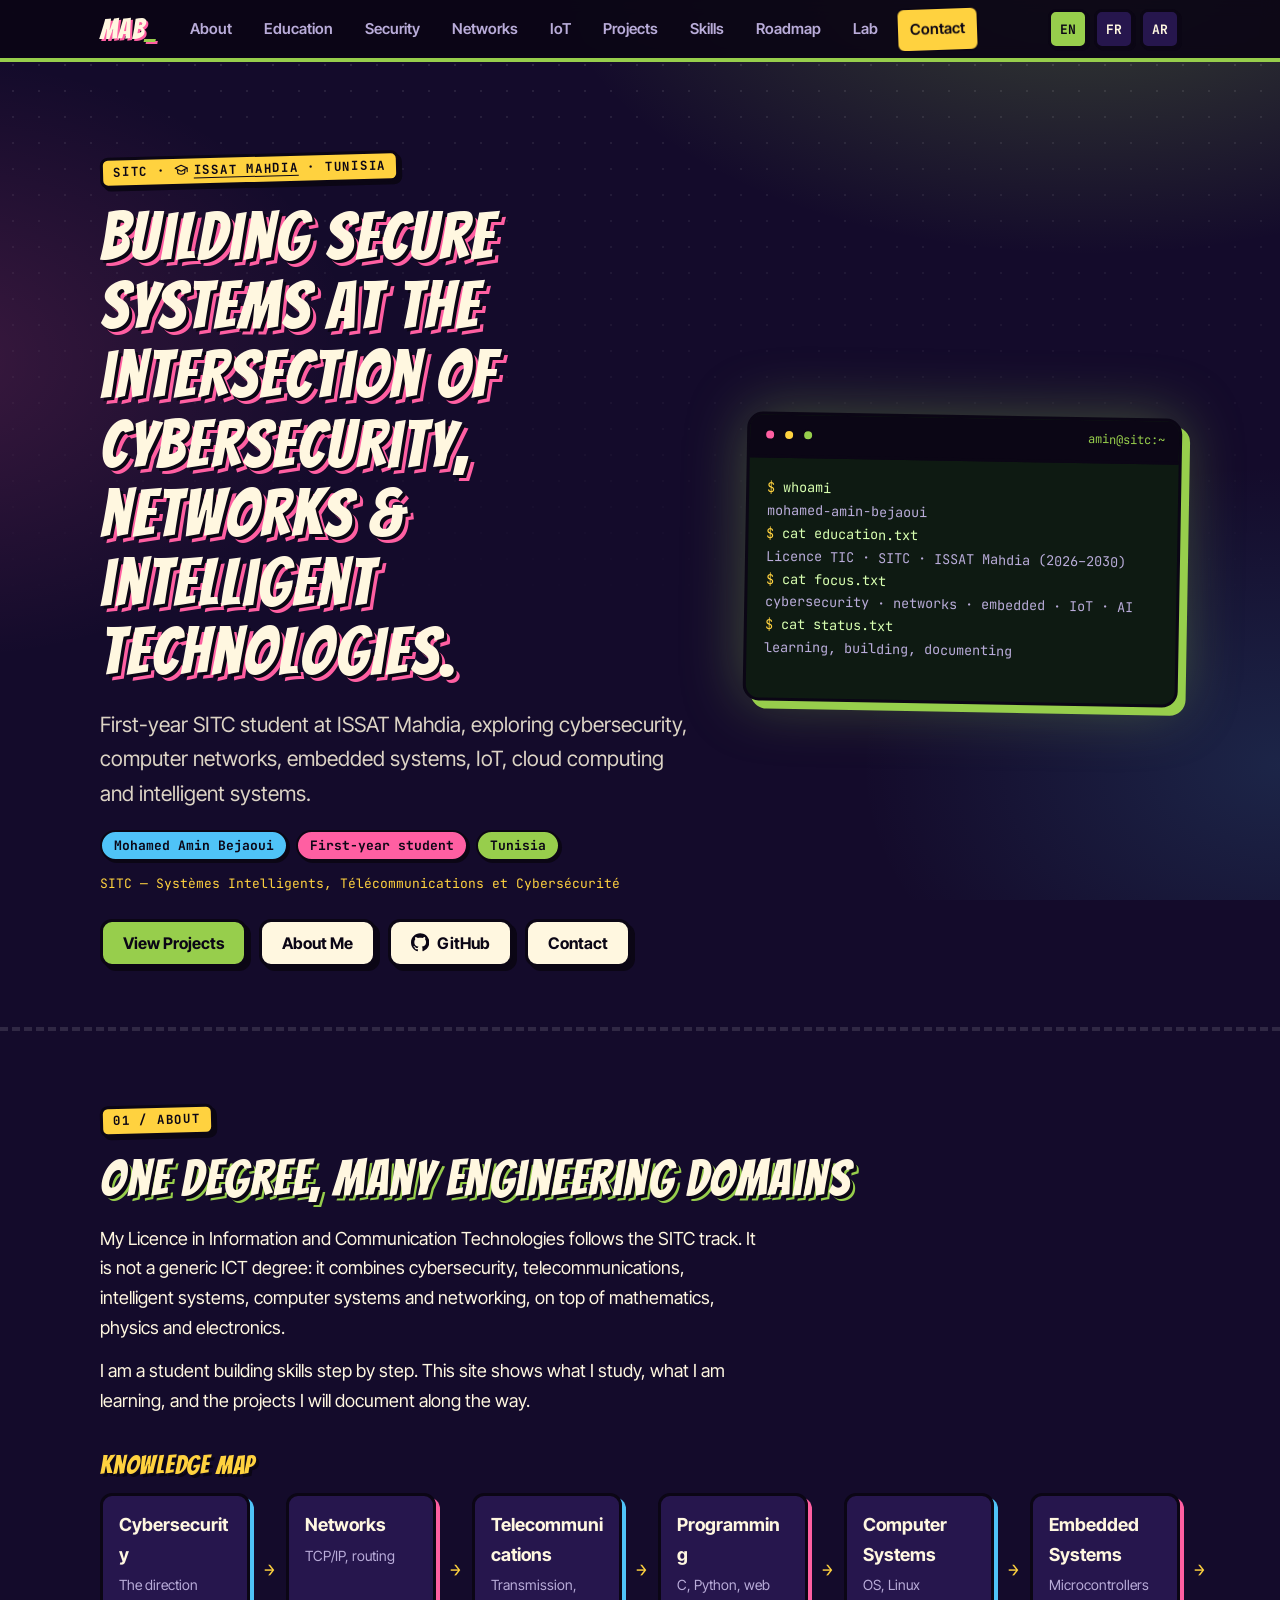
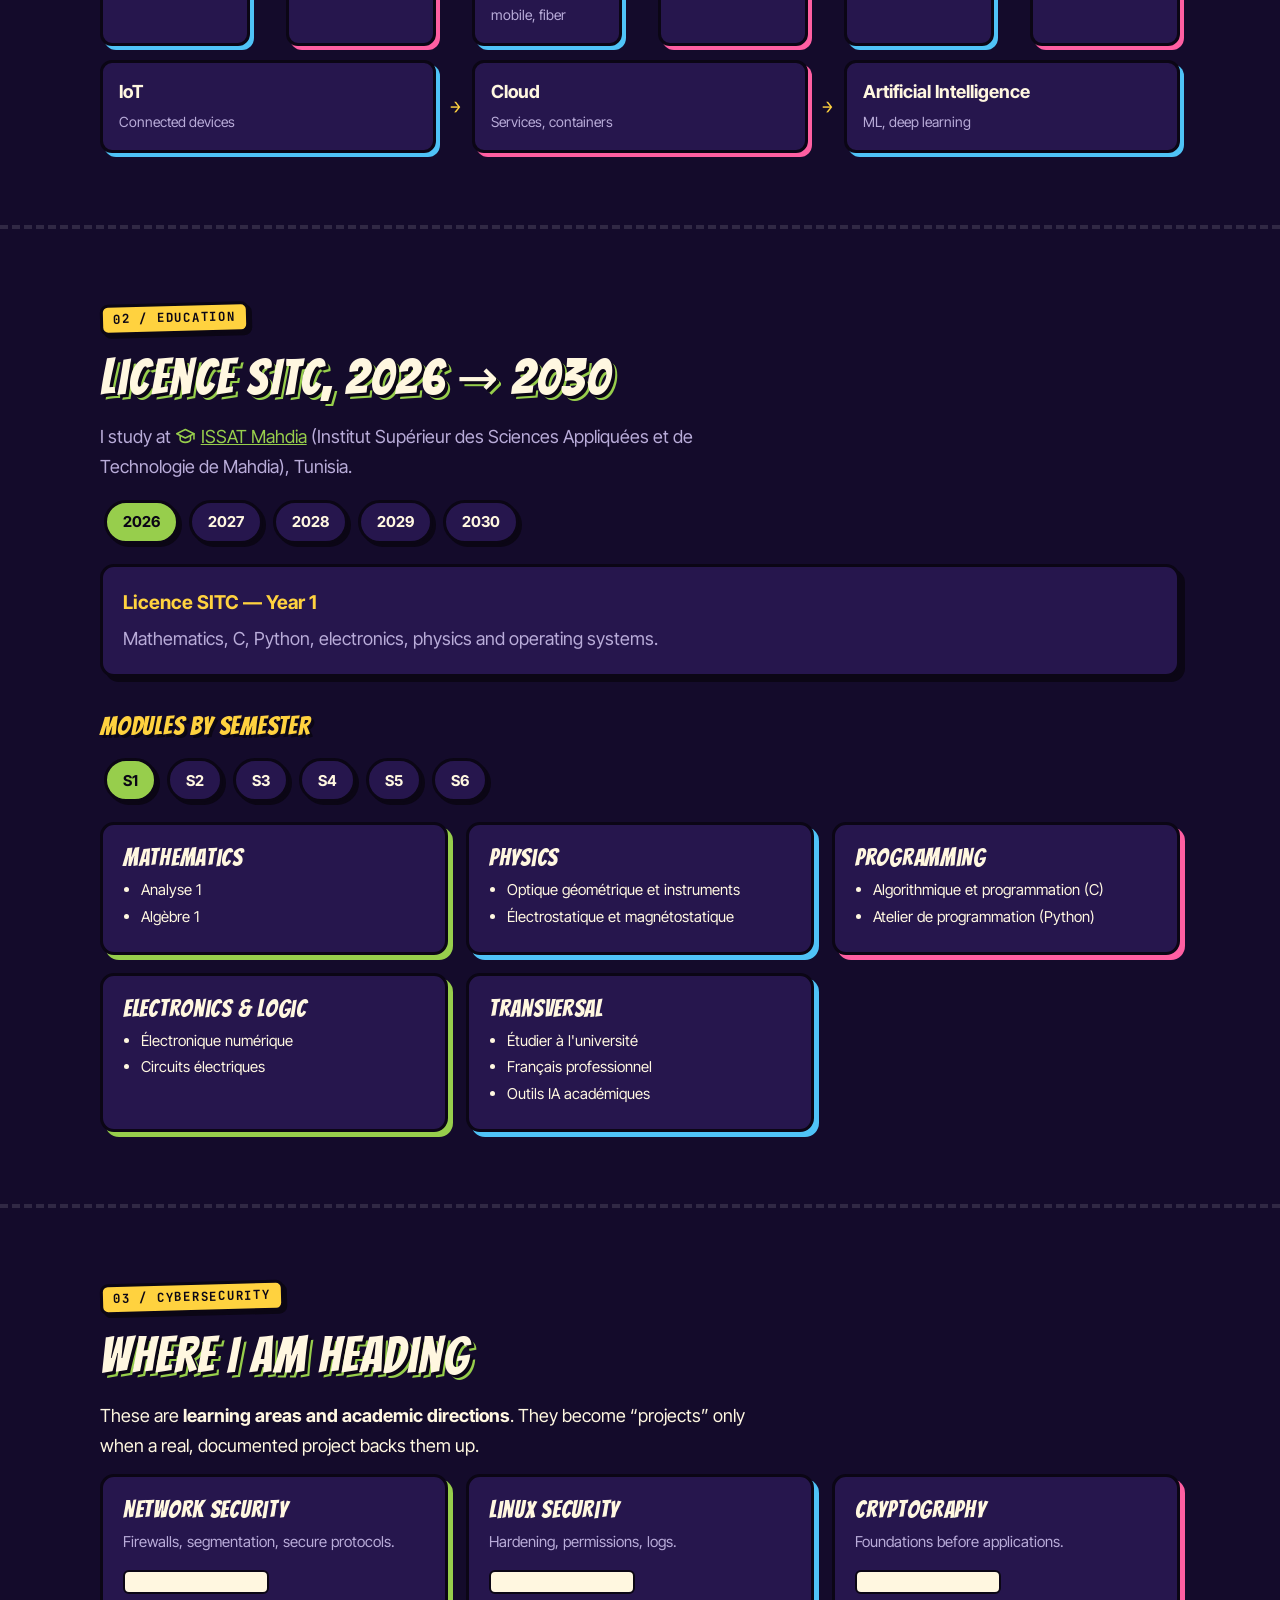
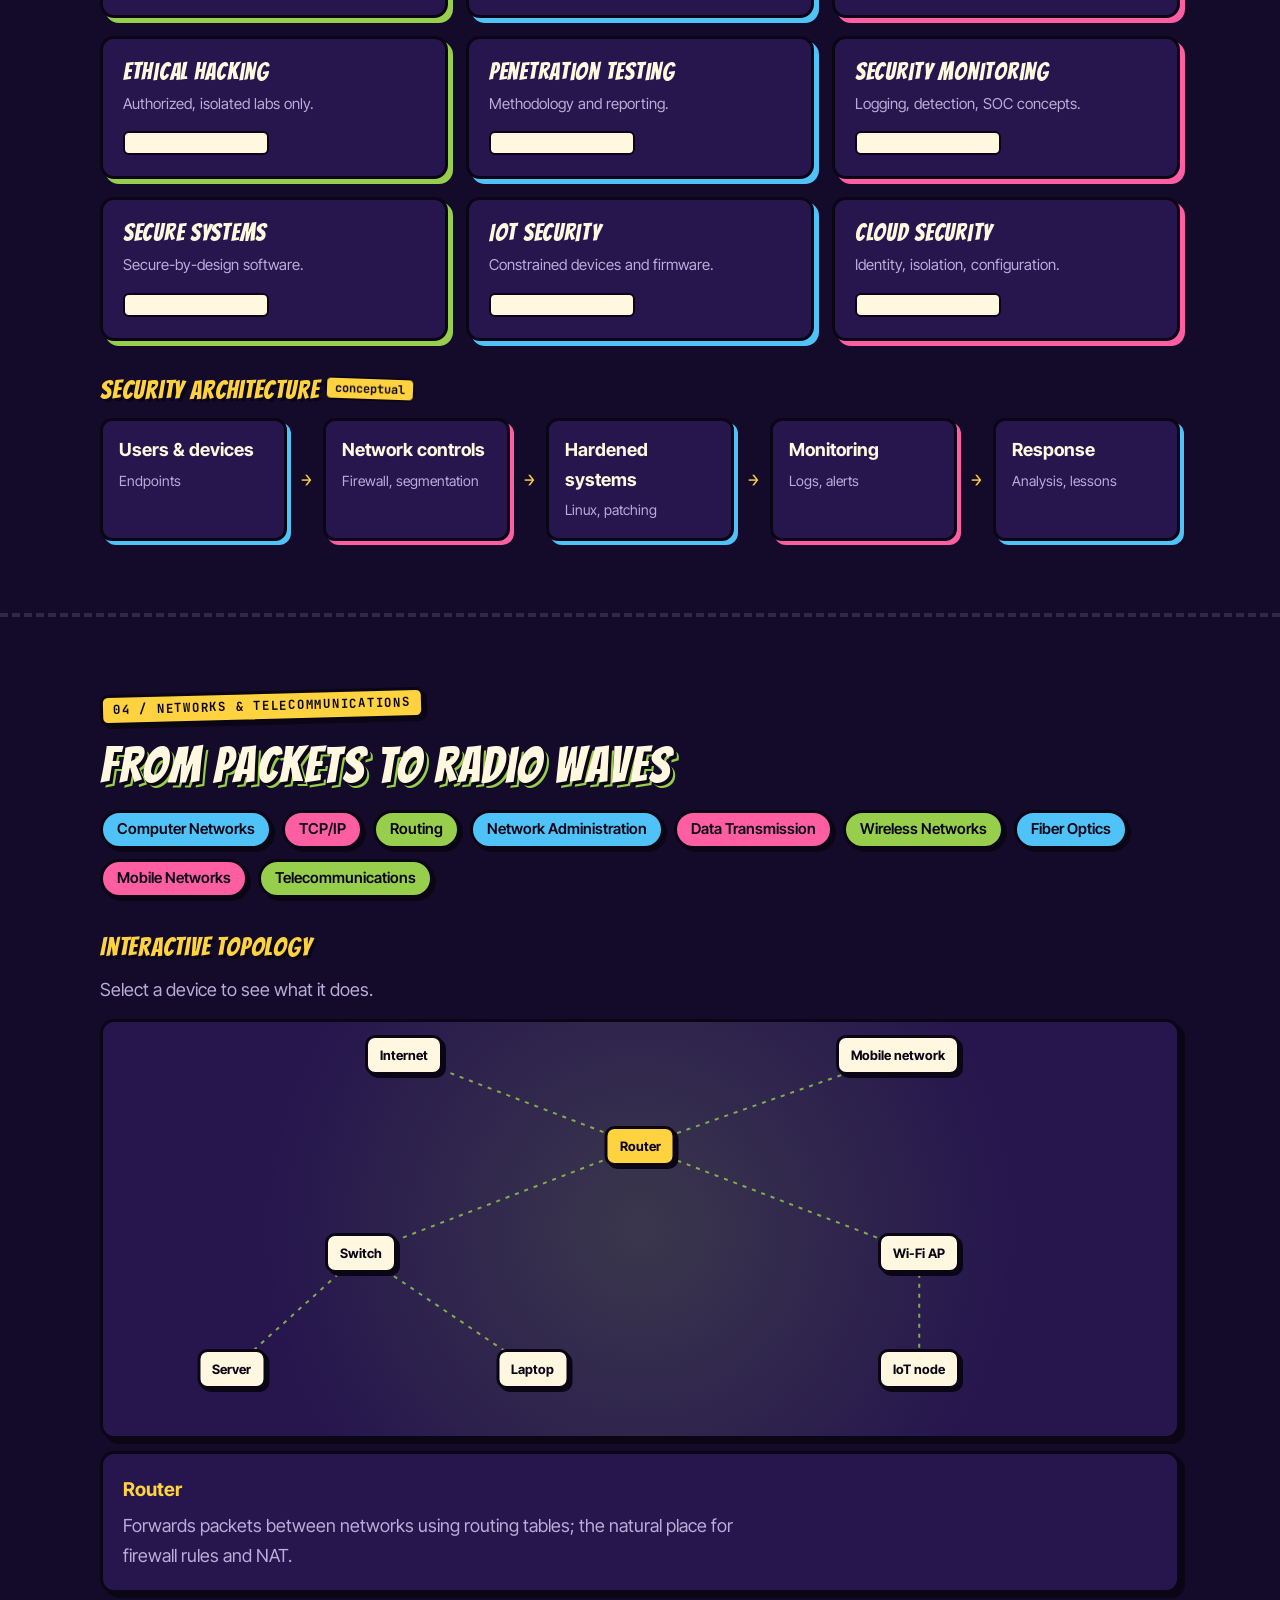
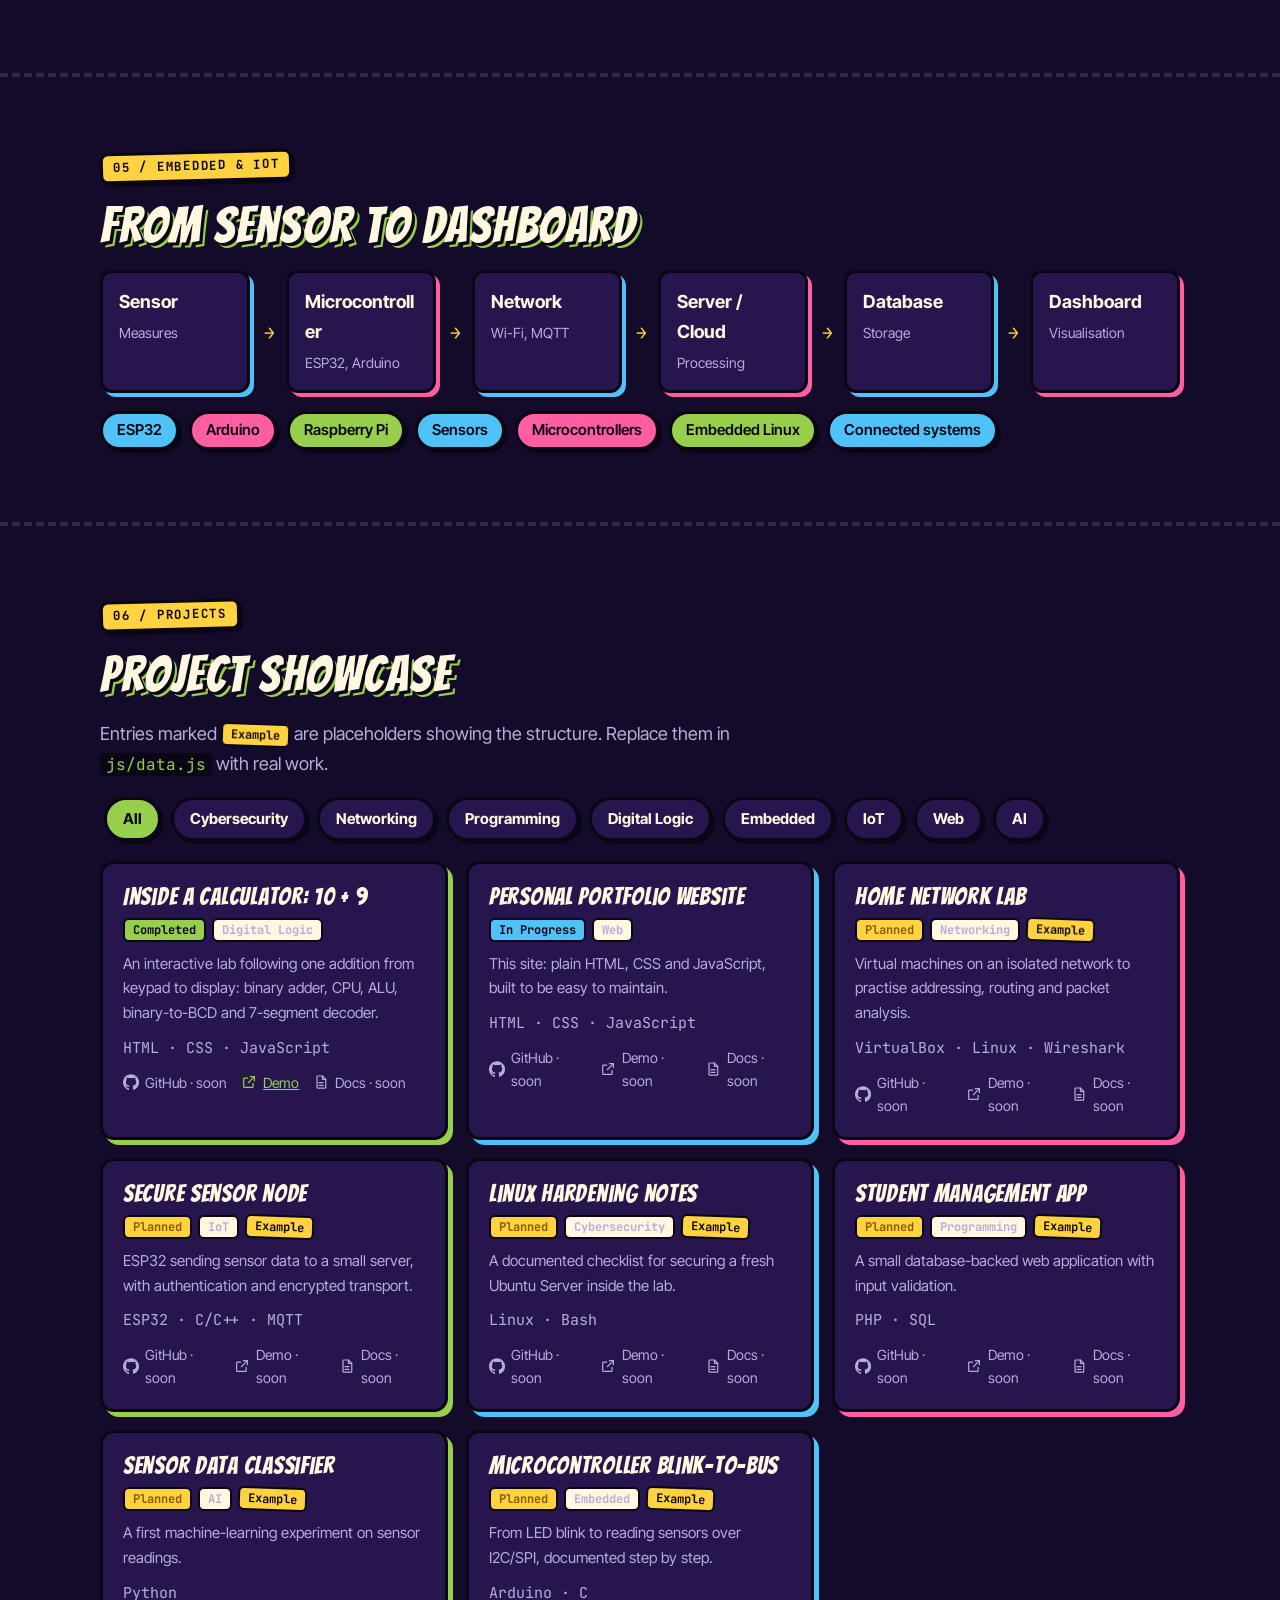
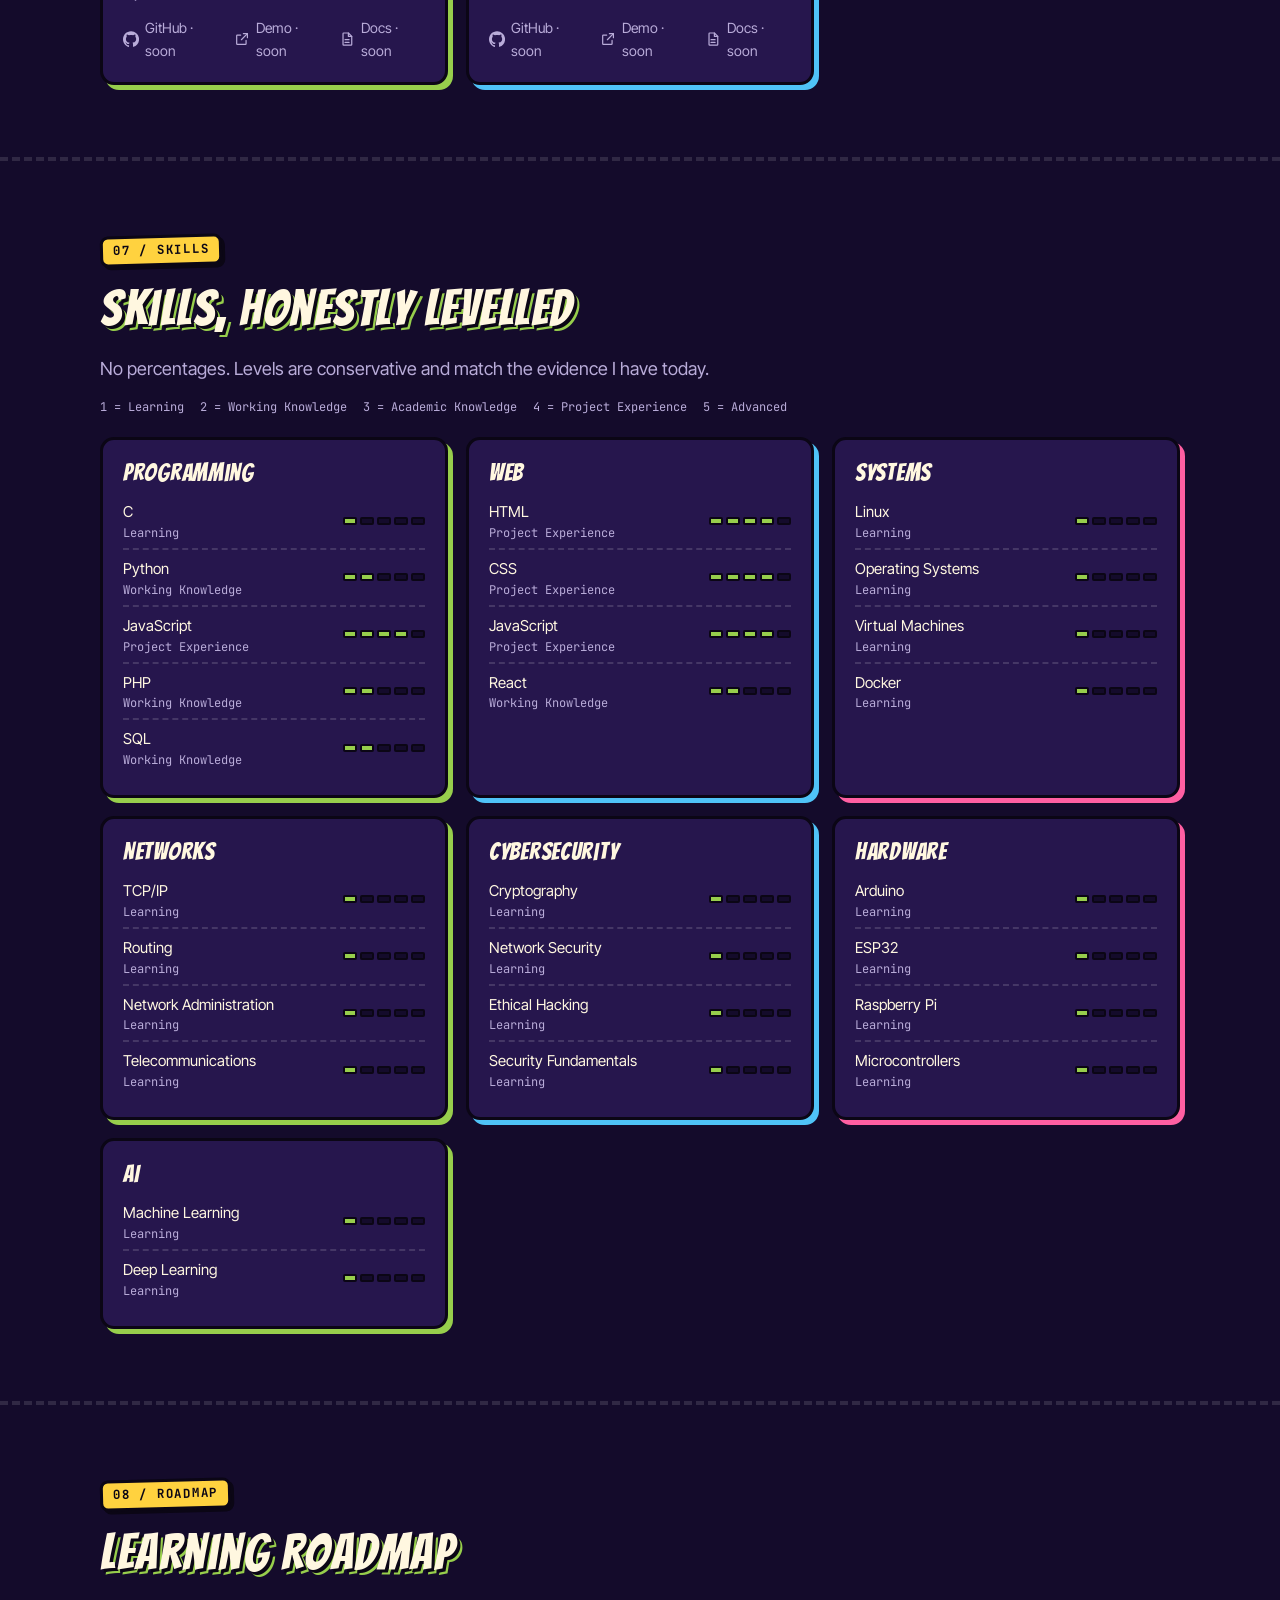
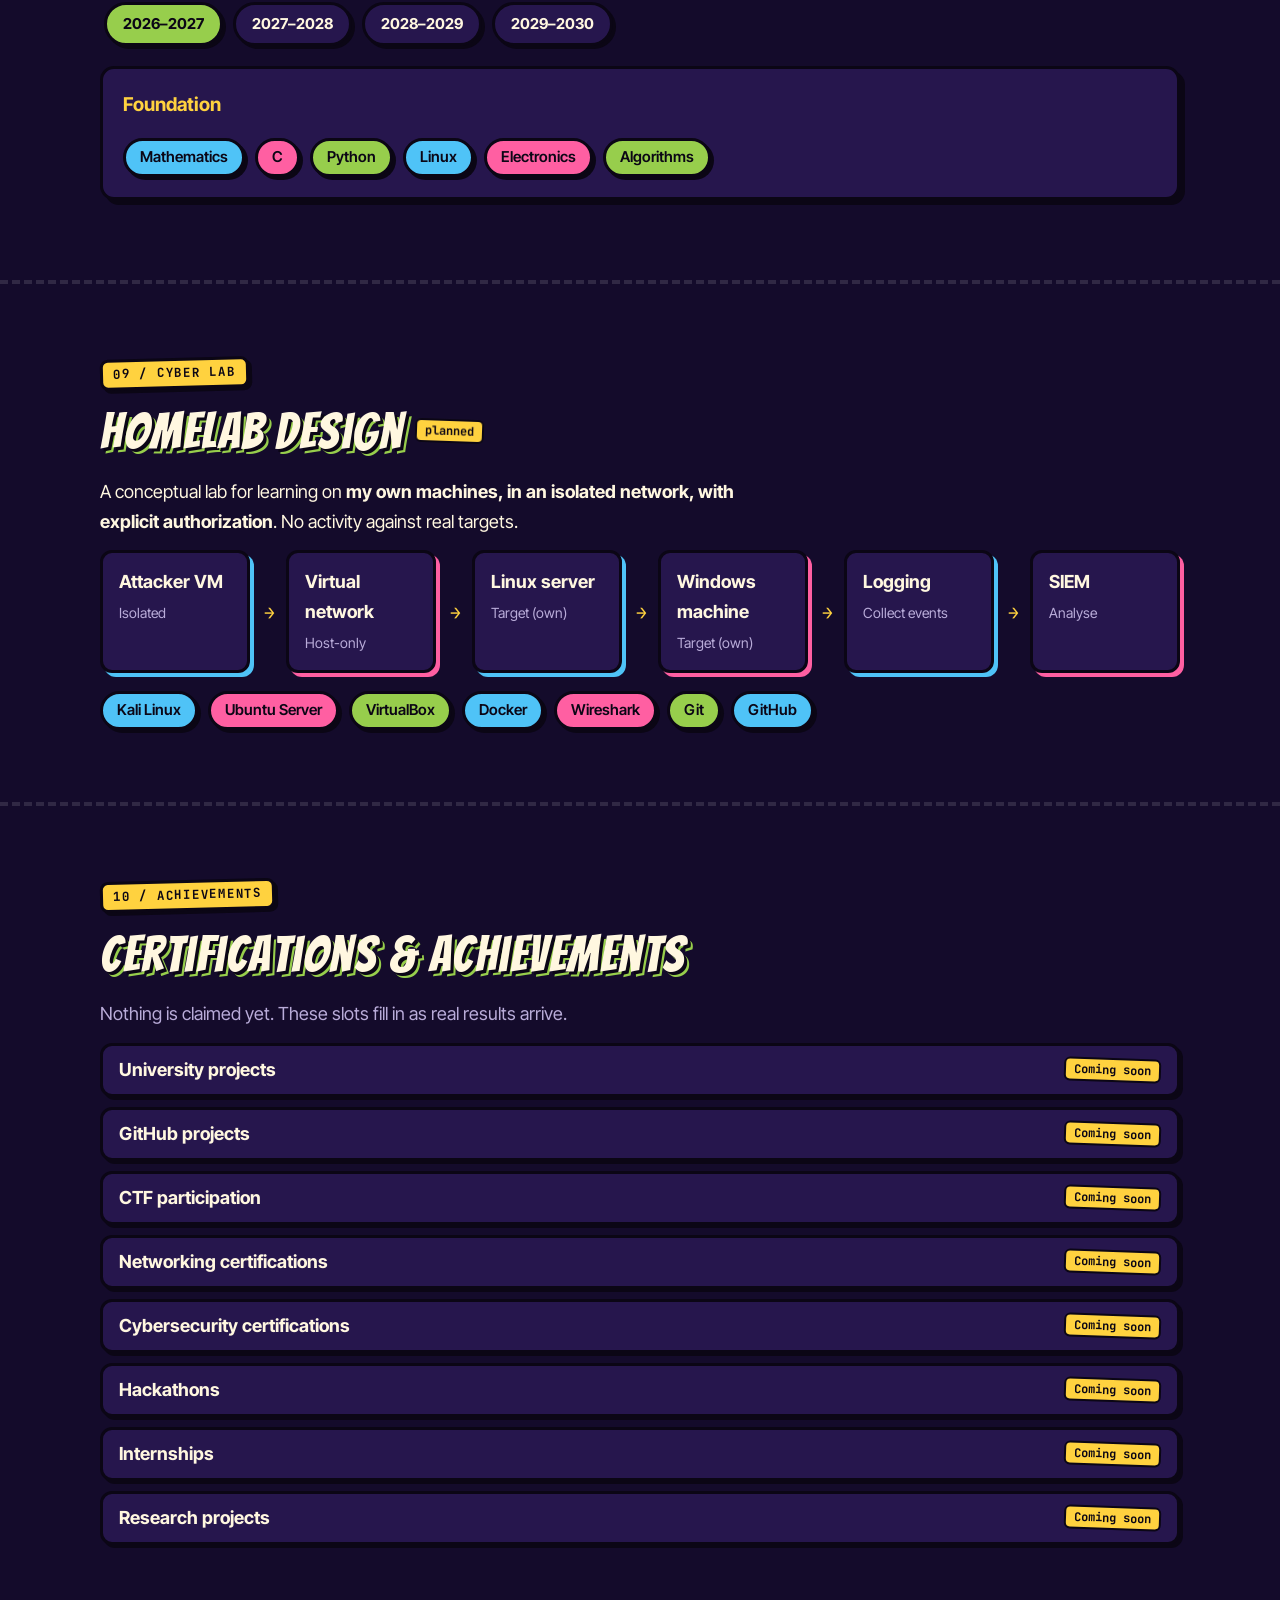
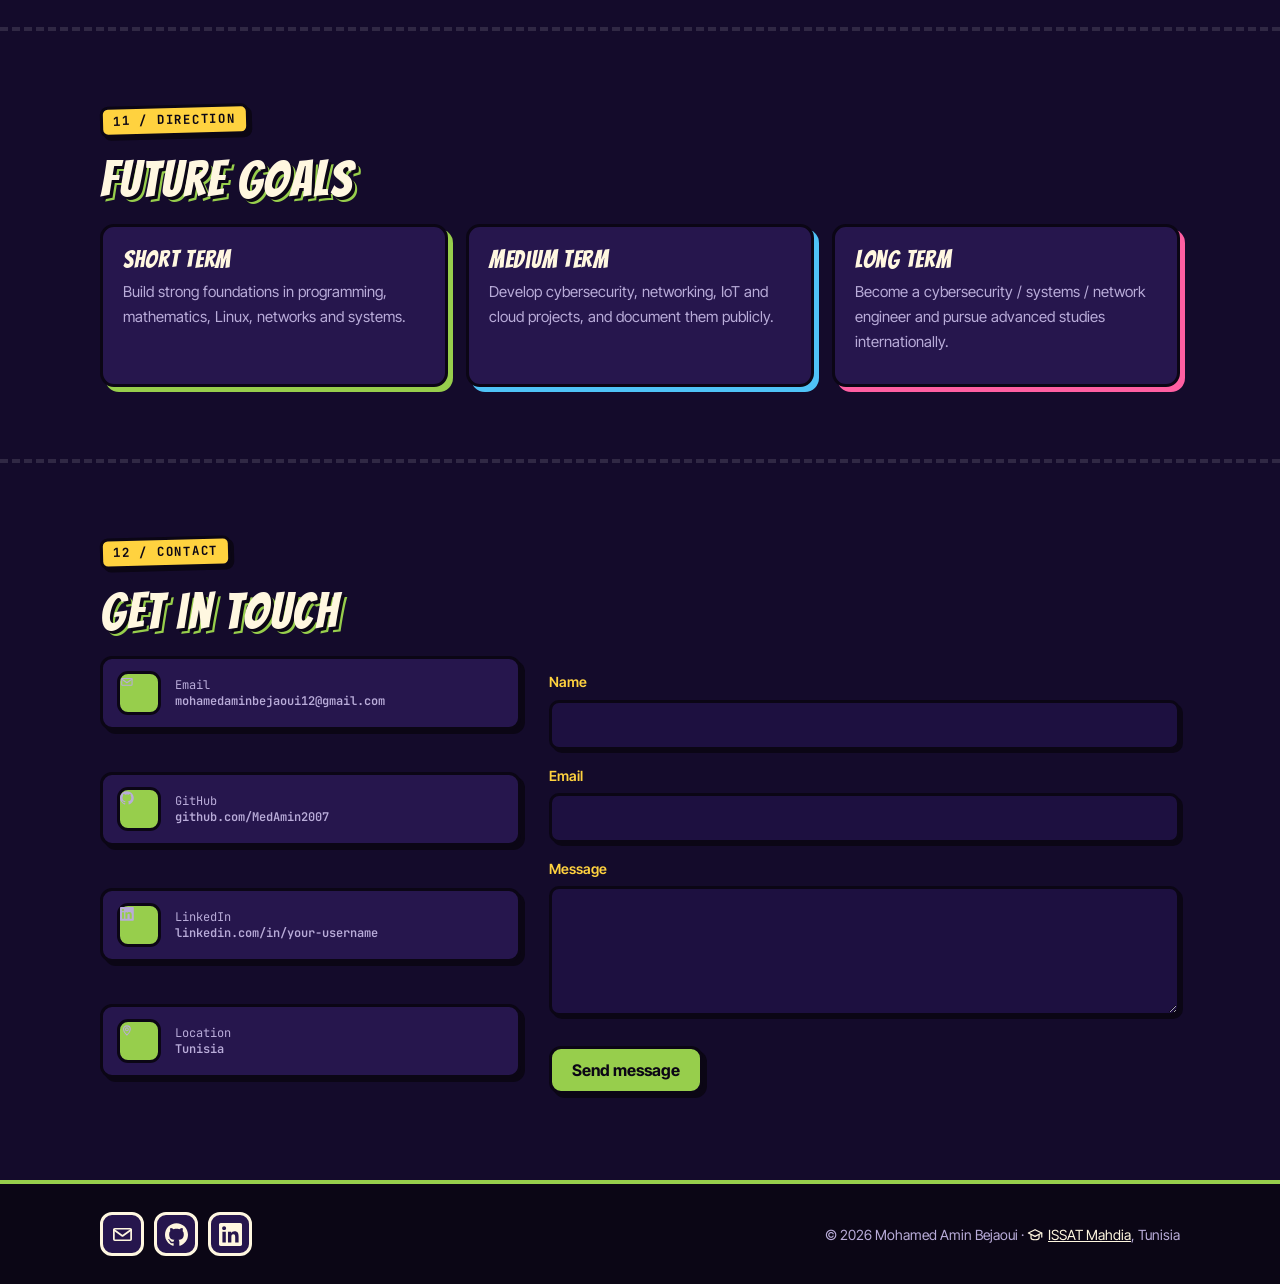
==== commit 2d1b30a6: "add real contact form" ====
--- a/index.html
+++ b/index.html
@@ -189,6 +189,7 @@
           <label for="f-msg">Message</label>
           <textarea id="f-msg" name="message" rows="5" maxlength="1500" required></textarea>
           <p class="err" id="e-msg" role="alert"></p>
+          <input type="checkbox" name="botcheck" tabindex="-1" autocomplete="off" aria-hidden="true" style="display:none">
           <button class="btn primary" type="submit">Send message</button>
           <p class="muted small" id="formStatus" role="status"></p>
         </form>
@@ -205,5 +206,6 @@
 <script src="js/i18n/fr.js" defer></script>
 <script src="js/i18n/ar.js" defer></script>
 <script src="js/main.js" defer></script>
+<script src="js/contact.js" defer></script>
 </body>
 </html>
